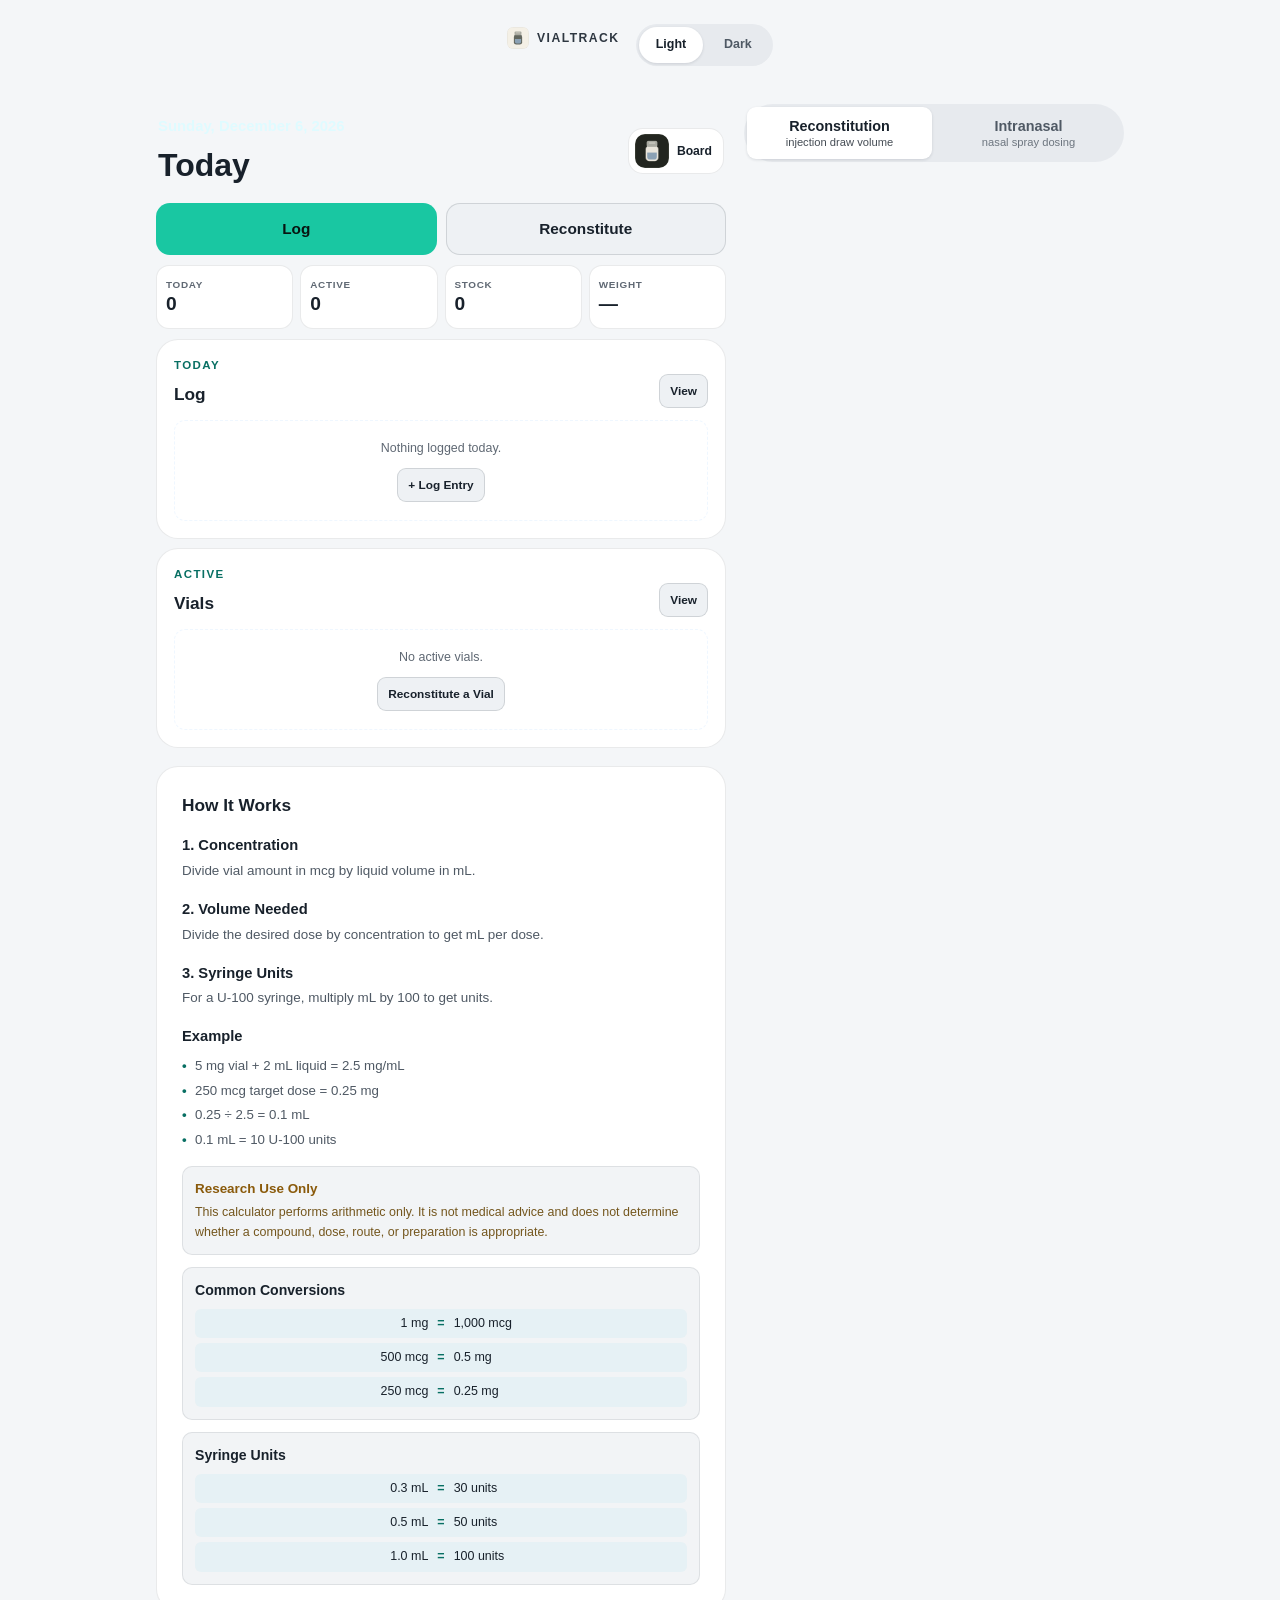
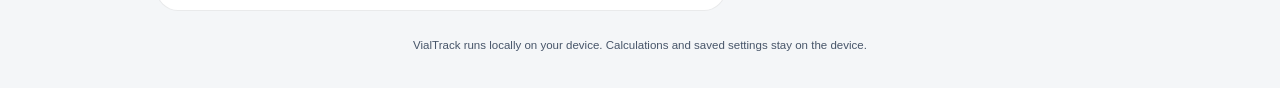
==== index.html @ 6040d83c "Keep VialTrack Back navigation inside the app" ====
<!DOCTYPE html>
<html lang="en">
<head>
<meta charset="UTF-8">
<meta name="viewport" content="width=device-width, initial-scale=1.0, viewport-fit=cover">

<meta id="themeColorMeta" name="theme-color" content="#101113">
<meta name="mobile-web-app-capable" content="yes">
<meta name="apple-mobile-web-app-capable" content="yes">
<meta name="apple-mobile-web-app-status-bar-style" content="black-translucent">
<meta name="apple-mobile-web-app-title" content="VialTrack">
<link rel="manifest" href="./manifest.json">
<link rel="icon" type="image/svg+xml" href="./favicon.svg?v=paper-one-1">
<link rel="apple-touch-icon" href="./icons/paper-one/vial-180.png">

<title>VialTrack</title>
<meta name="vialtrack-version" content="14.3.2">
<meta name="description" content="Offline vial calculations, user-created protocols, inventory, history, and weight tracking.">
<script>
(function(){
  const key = 'vialtrack-theme';
  let saved = null;
  try { saved = localStorage.getItem(key); } catch(e) {}
  const theme = saved === 'light' || saved === 'dark'
    ? saved
    : (window.matchMedia('(prefers-color-scheme: light)').matches ? 'light' : 'dark');
  document.documentElement.dataset.theme = theme;
  document.documentElement.style.colorScheme = theme;
})();
</script>
<style>
*{box-sizing:border-box;margin:0;padding:0}
:root{
  --bg:#0a0f1e;--panel:#0d1f35;--panel2:#0a1929;--border:rgba(255,255,255,.10);
  --cyan:#06b6d4;--text:#f1f5f9;--muted:#94a3b8;--muted2:#64748b;--orange:#ff6b35;
  --warn:#f59e0b;
}
body{
  font-family:-apple-system,BlinkMacSystemFont,"Segoe UI",Roboto,Arial,sans-serif;
  background:var(--bg);color:#fff;min-height:100vh;line-height:1.55;
}
.container{
  max-width:1200px;margin:0 auto;padding:22px;
  display:grid;grid-template-columns:minmax(0,1fr) 380px;gap:36px;align-items:start;
}
.header{grid-column:1/-1;text-align:center;margin:4px 0 2px}
.brand{font-size:1rem;font-weight:600;color:var(--orange);letter-spacing:.4px;margin-bottom:4px}
h1{
  font-size:2.35rem;line-height:1.1;margin-bottom:9px;
  background:linear-gradient(135deg,#e2e8f0,#94a3b8);
  -webkit-background-clip:text;background-clip:text;color:transparent;
}
.subtitle{font-size:.96rem;color:var(--muted)}
.offline-badge{
  display:inline-block;margin-top:10px;padding:5px 9px;border-radius:999px;
  border:1px solid rgba(6,182,212,.35);color:var(--cyan);font-size:.72rem;font-weight:700;
  letter-spacing:.08em;text-transform:uppercase;background:rgba(6,182,212,.07)
}
.tabbar,.subtabs{
  display:flex;background:var(--panel2);border:1px solid var(--border);border-radius:12px;
  padding:4px;gap:4px;margin-bottom:22px
}
.tab,.subtab{
  flex:1;border:0;border-radius:9px;background:transparent;color:#8e8e93;
  padding:11px 12px;font-weight:650;cursor:pointer;transition:.18s;font-size:.9rem;
}
.tab small{display:block;font-weight:400;font-size:.7rem;opacity:.8;margin-top:2px}
.tab.active,.subtab.active{
  background:rgba(6,182,212,.15);color:var(--cyan);border:1px solid rgba(6,182,212,.5);
  box-shadow:0 0 14px rgba(6,182,212,.16)
}
.tab:hover:not(.active),.subtab:hover:not(.active){background:rgba(6,182,212,.07);color:#fff}
.card{
  background:var(--panel);border:1px solid var(--border);border-radius:20px;padding:27px;
}
.sectionhead{display:flex;justify-content:space-between;align-items:center;margin-bottom:20px}
.sectiontitle{font-size:1.1rem;font-weight:750;letter-spacing:.06em}
.reset{
  border:1px solid #1e3a5f;background:transparent;color:#fff;border-radius:8px;
  padding:7px 12px;cursor:pointer;font-size:.82rem
}
.reset:hover{background:rgba(255,255,255,.06)}
.inputs{display:grid;grid-template-columns:repeat(auto-fit,minmax(175px,1fr));gap:12px;margin-bottom:18px}
.inputcard{
  background:var(--panel);border:1px solid var(--border);border-radius:12px;padding:14px 15px;
  transition:.18s
}
.inputcard:focus-within,.inputcard:hover{border-color:var(--cyan);background:#0d2340}
.label{
  display:block;font-size:.67rem;color:#8e8e93;font-weight:750;letter-spacing:.1em;
  text-transform:uppercase;margin-bottom:5px
}
.inrow{display:flex;gap:7px;align-items:baseline}
input[type=number]{
  width:100%;background:transparent;border:0;outline:0;color:var(--text);
  font-size:1.5rem;font-weight:650;min-width:0;font-variant-numeric:tabular-nums
}
input[type=number]::-webkit-inner-spin-button,input[type=number]::-webkit-outer-spin-button{-webkit-appearance:none;margin:0}
.unitlabel{font-size:.8rem;color:#8e8e93;font-weight:700;text-transform:uppercase;white-space:nowrap}
.hint{font-size:.67rem;color:#6e6e73;margin-top:5px}
.unitToggle{display:flex;gap:6px;margin-top:9px}
.unitBtn{
  flex:1;padding:6px 0;border:1px solid #1e3a5f;border-radius:8px;background:transparent;
  color:#64748b;font-size:.78rem;font-weight:750;letter-spacing:.07em;cursor:pointer
}
.unitBtn.active{
  background:rgba(6,182,212,.17);border-color:rgba(6,182,212,.55);color:var(--cyan)
}
.calc{
  width:100%;padding:14px;border-radius:14px;background:rgba(6,182,212,.12);
  border:1px solid rgba(6,182,212,.45);color:var(--cyan);font-size:1rem;font-weight:650;cursor:pointer
}
.calc:hover{background:rgba(6,182,212,.22);border-color:var(--cyan);color:#fff;box-shadow:0 0 22px rgba(6,182,212,.25)}
.syringe-select{margin:4px 0 17px}
.syringe-label{font-size:.67rem;font-weight:750;color:#8e8e93;letter-spacing:.1em;text-transform:uppercase;margin-bottom:9px}
.syringes{display:grid;grid-template-columns:repeat(3,1fr);gap:9px}
.syringe-choice{
  background:var(--panel2);border:1px solid #1e3a5f;border-radius:12px;padding:11px 8px 9px;
  color:#fff;cursor:pointer;text-align:center;transition:.18s
}
.syringe-choice.active{border-color:rgba(6,182,212,.62);background:rgba(6,182,212,.10);box-shadow:0 0 12px rgba(6,182,212,.12)}
.mini-syringe{height:30px;position:relative;margin-bottom:7px}
.mini-syringe:before{content:"";position:absolute;left:8%;right:8%;top:11px;height:8px;background:#d8dde6;border:1px solid #8e9aaa;border-radius:2px}
.mini-syringe:after{content:"";position:absolute;right:1%;top:14px;width:9%;height:2px;background:#7a8494}
.syringe-choice strong{display:block;font-size:.92rem}
.syringe-choice span{font-size:.68rem;color:var(--muted2);text-transform:uppercase;font-weight:650}
.results{
  display:none;background:var(--panel);border:1px solid var(--border);border-radius:18px;
  padding:27px 23px 23px;margin-top:21px
}
.drawbox{
  text-align:center;background:rgba(6,182,212,.07);border:1px solid rgba(6,182,212,.3);
  border-radius:14px;padding:20px;margin-bottom:17px;box-shadow:0 0 24px rgba(6,182,212,.06)
}
.drawlabel{font-size:.7rem;font-weight:750;letter-spacing:.17em;text-transform:uppercase;color:var(--cyan)}
.drawval{font-size:3.55rem;line-height:1.1;color:var(--cyan);font-weight:750;letter-spacing:-.03em;text-shadow:0 0 20px rgba(6,182,212,.33)}
.drawval small{font-size:1.25rem;opacity:.78}
.syringeWrap{margin:10px 0 18px}
.syringeCanvas{width:100%;height:125px;display:block}
.metrics{display:grid;grid-template-columns:repeat(3,1fr);gap:9px;margin:14px 0}
.metric{background:var(--panel2);border:1px solid var(--border);border-radius:13px;padding:15px 10px;text-align:center}
.metric .mlabel{font-size:.66rem;font-weight:750;color:#8e8e93;letter-spacing:.06em;text-transform:uppercase}
.metric .mval{font-size:1.72rem;line-height:1.1;font-weight:750;color:#fff;margin:5px 0 2px}
.metric .munit{font-size:.67rem;color:#6e6e73;font-weight:650}
.summary{text-align:center;color:#8e8e93;font-size:.84rem;margin:12px 0}
.recommend{text-align:center;padding:11px;border-radius:10px;background:rgba(6,182,212,.08);border:1px solid rgba(6,182,212,.25);color:var(--cyan);font-size:.84rem;font-weight:550}
.bigresult{
  display:none;text-align:center;margin-top:19px;padding:20px;border-radius:14px;
  background:rgba(6,182,212,.07);border:1px solid rgba(6,182,212,.25)
}
.bigresult .rlabel{font-size:.68rem;color:var(--cyan);font-weight:750;letter-spacing:.14em;text-transform:uppercase}
.bigresult .rval{font-size:3rem;color:var(--cyan);font-weight:750;line-height:1.1}
.bigresult .runit{font-size:1rem;color:var(--cyan);font-weight:650}
.bigresult .rsub{font-size:.83rem;color:#8e8e93;margin-top:6px}
.sidebar{
  background:var(--panel);border:1px solid var(--border);border-radius:20px;padding:25px;
  position:sticky;top:18px
}
.sidebar h2{font-size:1.08rem;margin-bottom:16px}
.step{margin-bottom:16px}
.step h3{font-size:.92rem;margin-bottom:4px}
.step p{font-size:.84rem;color:var(--muted)}
.example{margin-top:16px}
.example h3{font-size:.92rem;margin-bottom:8px}
.example li{list-style:none;color:var(--muted);font-size:.83rem;margin-bottom:4px;padding-left:13px;position:relative}
.example li:before{content:"•";position:absolute;left:0;color:var(--cyan);font-weight:bold}
.warning{background:rgba(245,158,11,.07);border:1px solid rgba(245,158,11,.2);border-radius:10px;padding:12px;margin-top:16px}
.warning strong{display:block;color:#ffc107;font-size:.84rem;margin-bottom:3px}
.warning p{color:#ffe082;font-size:.78rem}
.reference{margin-top:12px;background:rgba(6,182,212,.04);border:1px solid #1e3a5f;border-radius:10px;padding:12px}
.reference h4{font-size:.88rem;margin-bottom:7px}
.refrow{display:grid;grid-template-columns:1fr auto 1fr;gap:9px;padding:5px 8px;background:rgba(6,182,212,.05);border-radius:6px;font-size:.78rem;margin-top:5px}
.refrow span:first-child{text-align:right;color:#fff}.refrow span:nth-child(2){color:var(--cyan);font-weight:700}.refrow span:last-child{color:#e0e0e0}
.specs{background:var(--panel);border:1px solid var(--border);border-radius:16px;padding:18px 20px;margin-bottom:14px}
.specs h3{font-size:.96rem;margin-bottom:8px}.specs p{font-size:.8rem;color:var(--muted);margin-bottom:12px}
.specgrid{display:grid;grid-template-columns:repeat(4,1fr);gap:7px}
.spec{background:rgba(6,182,212,.06);border-radius:9px;padding:9px 6px;text-align:center}
.spec small{display:block;font-size:.59rem;text-transform:uppercase;color:var(--muted2);font-weight:700;letter-spacing:.06em}
.spec strong{font-size:.78rem;color:var(--text)}
.verify,.tips,.detail{border-radius:14px;padding:17px 19px;margin-top:14px}
.verify{background:rgba(245,158,11,.05);border:1px solid rgba(245,158,11,.18)}
.tips{background:var(--panel);border:1px solid #1e3a5f}.detail{background:var(--panel2);border:1px solid #1e3a5f}
.verify h3,.tips h3,.detail h3{font-size:.9rem;margin-bottom:8px}
.verify ol{padding-left:20px}.verify li,.tips li,.detail p,.detail li{font-size:.78rem;color:var(--muted);margin-bottom:5px}
.tips ul,.detail ul{padding-left:18px}
.hidden{display:none!important}
.footer{grid-column:1/-1;text-align:center;color:#475569;font-size:.72rem;padding:8px 0 18px}
.fade{animation:fade .25s ease}@keyframes fade{from{opacity:.55;transform:translateY(4px)}to{opacity:1;transform:none}}
@media(max-width:900px){
  .container{grid-template-columns:1fr;gap:18px;padding:15px}
  .sidebar{position:static}
  h1{font-size:1.95rem}
}
@media(max-width:560px){
  .card{padding:18px}.metrics{grid-template-columns:1fr 1fr}.specgrid{grid-template-columns:1fr 1fr}
  .drawval{font-size:2.8rem}.syringeCanvas{height:110px}.tab{font-size:.82rem;padding:9px 6px}
}

.installArea{
  grid-column:1/-1;
  display:flex;
  align-items:center;
  justify-content:center;
  gap:10px;
  margin:-2px 0 2px;
  flex-wrap:wrap;
}
.installButton{
  appearance:none;
  border:1px solid rgba(6,182,212,.55);
  background:rgba(6,182,212,.12);
  color:var(--cyan);
  border-radius:10px;
  padding:9px 14px;
  font-weight:750;
  font-size:.84rem;
  cursor:pointer;
}
.installButton:active{transform:scale(.98)}
.iosInstallHelp{
  width:100%;
  max-width:520px;
  text-align:center;
  color:var(--muted);
  font-size:.8rem;
  padding:8px 12px;
  border-radius:10px;
  background:rgba(255,255,255,.035);
  border:1px solid var(--border);
}
@media(display-mode:standalone){
  .installArea{display:none}
  body{padding-top:env(safe-area-inset-top);padding-bottom:env(safe-area-inset-bottom)}
}
@media(max-width:560px){
  body{overscroll-behavior-y:none}
  .container{
    padding:max(12px,env(safe-area-inset-top)) 12px max(18px,env(safe-area-inset-bottom));
    gap:12px;
  }
  .header{margin-top:0}
  .brand{font-size:.8rem}
  h1{font-size:1.72rem;margin-bottom:5px}
  .subtitle{font-size:.82rem;padding:0 8px}
  .offline-badge{margin-top:7px}
  .tabbar{position:sticky;top:0;z-index:20;margin:0 0 12px;background:#0a1929eF;backdrop-filter:blur(12px)}
  .tab{min-height:52px}
  .card{padding:14px;border-radius:16px}
  .sectionhead{margin-bottom:12px}
  .sectiontitle{font-size:.95rem}
  .inputs{grid-template-columns:1fr;gap:9px;margin-bottom:12px}
  .inputcard{padding:12px 13px}
  input[type=number]{font-size:1.72rem;min-height:38px}
  .unitToggle{margin-top:7px}
  .unitBtn{min-height:36px;font-size:.82rem}
  .syringe-select{margin-bottom:12px}
  .syringes{gap:6px}
  .syringe-choice{padding:9px 4px 8px;min-height:76px}
  .syringe-choice strong{font-size:.82rem}
  .syringe-choice span{font-size:.6rem}
  .mini-syringe{height:23px}
  .calc{
    position:sticky;
    bottom:max(8px,env(safe-area-inset-bottom));
    z-index:15;
    min-height:52px;
    font-size:1.02rem;
    box-shadow:0 12px 35px rgba(0,0,0,.34);
  }
  .results{padding:17px 12px 14px;margin-top:13px;border-radius:15px}
  .drawbox{padding:15px 8px;margin-bottom:10px}
  .drawval{font-size:3.2rem}
  .syringeWrap{margin:4px 0 10px;overflow:hidden}
  .syringeCanvas{height:96px;min-width:560px;transform:scale(.68);transform-origin:left center;width:147%}
  .metrics{grid-template-columns:1fr 1fr;gap:7px}
  .metric{padding:12px 6px}
  .metric .mval{font-size:1.45rem}
  .sidebar{padding:17px;border-radius:16px}
  .sidebar h2{font-size:1rem}
  .step{margin-bottom:12px}
  .step p,.example li{font-size:.79rem}
  .specgrid{grid-template-columns:1fr 1fr}
  .bigresult .rval{font-size:2.55rem}
}


:root{
  --bg:#07111f;
  --bg2:#0b1628;
  --panel:#0d1b2d;
  --panel2:#0c1728;
  --panel3:#101e31;
  --line:rgba(120,185,255,.12);
  --line2:rgba(73,226,255,.18);
  --text:#ecf3fb;
  --muted:#9db1c7;
  --muted2:#6f849b;
  --aqua:#35d7ea;
  --blue:#4f7fff;
  --blue2:#6a77ff;
  --cyan:#35d7ea;
  --teal:#21cfc3;
  --warn:#f7b548;
  --shadow:0 18px 48px rgba(0,0,0,.32);
}
body{
  background:
    radial-gradient(circle at 20% 0%, rgba(53,215,234,.07), transparent 30%),
    radial-gradient(circle at 90% 20%, rgba(79,127,255,.08), transparent 25%),
    linear-gradient(180deg,#07111f 0%, #08111d 100%);
}
.container{
  max-width:1200px;
  gap:26px;
}
.header{
  position:relative;
  padding-top:6px;
}
.brand{
  display:inline-flex;
  align-items:center;
  justify-content:center;
  min-width:104px;
  padding:6px 12px;
  border-radius:999px;
  background:rgba(53,215,234,.08);
  border:1px solid rgba(53,215,234,.18);
  color:#d7f9ff;
  font-size:.88rem;
  letter-spacing:.04em;
}
h1{
  background:linear-gradient(135deg,#f8fbff,#8ec8ff 65%, #7ce9ff);
  -webkit-background-clip:text;
  background-clip:text;
  color:transparent;
  font-size:2.9rem;
}
.subtitle{
  max-width:760px;
  margin:0 auto;
  color:var(--muted);
}
.offline-badge{
  background:linear-gradient(135deg, rgba(53,215,234,.12), rgba(79,127,255,.12));
  color:#abf6ff;
  border-color:rgba(53,215,234,.25);
}
.card,.sidebar,.specs,.verify,.tips,.detail,.results,.roadmapCard,.dashCard{
  background:linear-gradient(180deg, rgba(13,27,45,.96), rgba(10,19,33,.98));
  border:1px solid var(--line);
  box-shadow:var(--shadow);
}
.tabbar,.subtabs{
  background:rgba(8,18,31,.84);
  border:1px solid var(--line);
  backdrop-filter:blur(14px);
}
.tab,.subtab{
  color:var(--muted);
}
.tab.active,.subtab.active{
  background:linear-gradient(135deg, rgba(53,215,234,.16), rgba(79,127,255,.18));
  border-color:rgba(83,208,255,.32);
  color:#eafcff;
  box-shadow:none;
}
.tab:hover:not(.active),.subtab:hover:not(.active){background:rgba(255,255,255,.04)}
.inputcard,.metric,.spec{
  background:linear-gradient(180deg, rgba(10,23,40,.95), rgba(9,18,30,.95));
  border:1px solid var(--line);
}
.inputcard:focus-within,.inputcard:hover{
  border-color:rgba(53,215,234,.38);
  background:linear-gradient(180deg, rgba(12,30,50,.96), rgba(9,20,34,.98));
}
.calc,.heroBtn.primary{
  background:linear-gradient(135deg, rgba(53,215,234,.22), rgba(79,127,255,.22));
  border:1px solid rgba(82,196,255,.34);
  color:#e9fbff;
}
.calc:hover,.heroBtn.primary:hover{
  background:linear-gradient(135deg, rgba(53,215,234,.30), rgba(79,127,255,.30));
  box-shadow:0 0 0 1px rgba(83,223,255,.16), 0 16px 36px rgba(4,12,24,.38);
}
.drawbox,.bigresult,.recommend,.warning,.reference{
  background:linear-gradient(180deg, rgba(8,24,41,.92), rgba(10,20,35,.92));
  border-color:var(--line2);
}
.drawval,.bigresult .rval,.drawlabel,.bigresult .rlabel,.recommend{
  color:#93f4ff;
}
.homeHero{
  display:grid;
  grid-template-columns:1.4fr .9fr;
  gap:18px;
  align-items:center;
  background:linear-gradient(180deg, rgba(10,20,35,.86), rgba(8,17,30,.95));
  border:1px solid var(--line);
  border-radius:24px;
  padding:24px;
  box-shadow:var(--shadow);
}
.heroEyebrow{
  color:#95f7ff;
  font-size:.82rem;
  text-transform:uppercase;
  letter-spacing:.14em;
  font-weight:800;
  margin-bottom:8px;
}
.homeHero h2{
  font-size:2rem;
  line-height:1.08;
  margin:0 0 10px;
}
.homeHero p{
  color:var(--muted);
  font-size:.98rem;
  max-width:620px;
}
.heroActions{
  display:flex;
  gap:10px;
  flex-wrap:wrap;
  margin-top:16px;
}
.heroBtn{
  appearance:none;
  padding:12px 16px;
  border-radius:12px;
  background:rgba(255,255,255,.03);
  border:1px solid var(--line);
  color:var(--text);
  font-weight:700;
  cursor:pointer;
}
.heroBtn:hover{
  background:rgba(255,255,255,.06);
}
.heroIconWrap{
  display:flex;
  justify-content:center;
}
.heroIcon{
  width:min(320px, 72%);
  aspect-ratio:1/1;
  border-radius:28px;
  box-shadow:0 20px 60px rgba(0,0,0,.45);
}
.dashboardGrid{
  display:grid;
  grid-template-columns:repeat(3, minmax(0,1fr));
  gap:14px;
  margin-top:16px;
}
.dashCard{
  border-radius:18px;
  padding:18px 18px 16px;
}
.dashLabel{
  color:#89efff;
  font-size:.72rem;
  font-weight:800;
  letter-spacing:.12em;
  text-transform:uppercase;
  margin-bottom:7px;
}
.dashValue{
  font-size:1.08rem;
  font-weight:760;
  margin-bottom:6px;
}
.dashNote{
  color:var(--muted);
  font-size:.86rem;
}
.roadmapCard{
  margin-top:16px;
  border-radius:20px;
  padding:20px;
}
.roadmapHeader{
  display:flex;
  align-items:center;
  justify-content:space-between;
  gap:12px;
}
.roadmapHeader h3{
  margin:4px 0 0;
  font-size:1.25rem;
}
.roadmapPill{
  padding:8px 12px;
  border-radius:999px;
  background:linear-gradient(135deg, rgba(53,215,234,.13), rgba(79,127,255,.13));
  border:1px solid rgba(83,214,255,.22);
  color:#c7f8ff;
  font-weight:800;
}
.roadmapList{
  margin:16px 0 0;
  padding-left:18px;
  color:var(--muted);
}
.roadmapList li{margin-bottom:8px}
.appView.hidden{display:none!important}
.bottomNav{
  display:none;
}
.sectiontitle,.sidebar h2,.specs h3,.verify h3,.tips h3,.detail h3{
  color:#f6fbff;
}
@media(max-width:900px){
  .homeHero{
    grid-template-columns:1fr;
    text-align:left;
  }
  .heroIcon{width:min(300px,64vw)}
  .dashboardGrid{
    grid-template-columns:1fr;
  }
}
@media(max-width:560px){
  h1{font-size:2.15rem}
  .homeHero{
    padding:18px 16px;
    border-radius:18px;
  }
  .homeHero h2{font-size:1.45rem}
  .heroActions{
    flex-direction:column;
  }
  .heroBtn{
    min-height:48px;
  }
  .dashboardGrid{
    gap:10px;
  }
  .bottomNav{
    display:grid;
    grid-template-columns:repeat(3,1fr);
    gap:8px;
    position:fixed;
    left:12px;
    right:12px;
    bottom:max(10px, env(safe-area-inset-bottom));
    padding:10px;
    border-radius:18px;
    background:rgba(7,17,31,.88);
    border:1px solid var(--line);
    backdrop-filter:blur(16px);
    box-shadow:0 12px 36px rgba(0,0,0,.38);
    z-index:40;
  }
  .navBtn{
    min-height:44px;
    border-radius:12px;
    border:1px solid transparent;
    background:transparent;
    color:var(--muted);
    font-weight:700;
  }
  .navBtn.active{
    background:linear-gradient(135deg, rgba(53,215,234,.16), rgba(79,127,255,.16));
    border-color:rgba(83,214,255,.22);
    color:#eefcff;
  }
  .footer{
    padding-bottom:92px;
  }
}


.saveReconstitution{
  margin-top:18px;
  padding-top:18px;
  border-top:1px solid var(--line);
}
.saveHeader{
  display:flex;
  align-items:center;
  justify-content:space-between;
  gap:12px;
  margin-bottom:12px;
}
.saveHeader h3{
  font-size:1.04rem;
  margin:2px 0 0;
}
.saveGrid{
  display:grid;
  grid-template-columns:1fr 1fr;
  gap:10px;
  margin-bottom:10px;
}
.textInput{
  width:100%;
  border:0;
  outline:0;
  background:transparent;
  color:var(--text);
  font-size:1rem;
  font-weight:600;
  min-height:34px;
}
.textInput::placeholder{color:#5e738a}
.saveBtn{
  width:100%;
  min-height:48px;
  border-radius:12px;
  border:1px solid rgba(83,214,255,.30);
  background:linear-gradient(135deg, rgba(53,215,234,.20), rgba(79,127,255,.22));
  color:#effcff;
  font-weight:800;
  cursor:pointer;
}
.saveBtn:hover{
  background:linear-gradient(135deg, rgba(53,215,234,.28), rgba(79,127,255,.30));
}
.saveConfirmation{
  margin-top:9px;
  padding:10px 12px;
  border-radius:10px;
  background:rgba(33,207,195,.08);
  border:1px solid rgba(33,207,195,.18);
  color:#aef9ef;
  font-size:.82rem;
  text-align:center;
}
.historyHeader{
  display:flex;
  align-items:flex-end;
  justify-content:space-between;
  gap:18px;
  background:linear-gradient(180deg, rgba(10,20,35,.86), rgba(8,17,30,.95));
  border:1px solid var(--line);
  border-radius:22px;
  padding:22px;
  box-shadow:var(--shadow);
}
.historyHeader h2{
  font-size:1.8rem;
  margin:2px 0 6px;
}
.historyHeader p{
  color:var(--muted);
  max-width:680px;
  font-size:.9rem;
}
.historyActions{
  display:flex;
  gap:8px;
  flex-wrap:wrap;
}
.importLabel{
  display:inline-flex;
  align-items:center;
  justify-content:center;
  cursor:pointer;
}
.importLabel input{display:none}
.historyToolbar{
  display:grid;
  grid-template-columns:1fr 180px;
  gap:10px;
  margin:14px 0;
}
.historySearch,.historySelect{
  min-height:46px;
  border-radius:12px;
  border:1px solid var(--line);
  background:rgba(8,18,31,.86);
  color:var(--text);
  padding:0 14px;
  outline:none;
}
.historySearch:focus,.historySelect:focus{
  border-color:rgba(53,215,234,.32);
}
.historyList{
  display:grid;
  gap:11px;
}
.historyCard{
  background:linear-gradient(180deg, rgba(13,27,45,.96), rgba(10,19,33,.98));
  border:1px solid var(--line);
  border-radius:17px;
  padding:16px;
  box-shadow:0 12px 28px rgba(0,0,0,.20);
}
.historyCardTop{
  display:flex;
  align-items:flex-start;
  justify-content:space-between;
  gap:12px;
}
.historyName{
  font-size:1.08rem;
  font-weight:800;
  color:#f2fbff;
  margin-bottom:3px;
}
.historyDate{
  font-size:.75rem;
  color:var(--muted2);
}
.historyDose{
  font-size:1.25rem;
  font-weight:850;
  color:#95f7ff;
  white-space:nowrap;
}
.historyMeta{
  display:grid;
  grid-template-columns:repeat(4,minmax(0,1fr));
  gap:8px;
  margin-top:12px;
}
.historyStat{
  background:rgba(255,255,255,.025);
  border:1px solid rgba(255,255,255,.045);
  border-radius:10px;
  padding:10px;
}
.historyStat span{
  display:block;
  color:var(--muted2);
  font-size:.62rem;
  font-weight:800;
  letter-spacing:.07em;
  text-transform:uppercase;
  margin-bottom:3px;
}
.historyStat strong{
  font-size:.88rem;
  color:var(--text);
}
.historyNotes{
  margin-top:10px;
  color:var(--muted);
  font-size:.82rem;
  padding:9px 10px;
  border-radius:9px;
  background:rgba(255,255,255,.02);
}
.historyCardActions{
  display:flex;
  gap:8px;
  margin-top:12px;
}
.historyActionBtn{
  flex:1;
  min-height:40px;
  border-radius:10px;
  border:1px solid var(--line);
  background:rgba(255,255,255,.025);
  color:var(--text);
  font-weight:750;
  cursor:pointer;
}
.historyActionBtn.primary{
  background:linear-gradient(135deg, rgba(53,215,234,.13), rgba(79,127,255,.16));
  border-color:rgba(83,214,255,.22);
}
.historyActionBtn.danger{
  color:#ffb6b6;
}
.emptyState{
  text-align:center;
  padding:42px 18px;
  border:1px dashed rgba(120,185,255,.16);
  border-radius:18px;
  background:rgba(255,255,255,.015);
}
.emptyIcon{
  width:56px;
  height:56px;
  margin:0 auto 12px;
  border-radius:16px;
  display:grid;
  place-items:center;
  background:linear-gradient(135deg, rgba(53,215,234,.16), rgba(79,127,255,.18));
  border:1px solid rgba(83,214,255,.22);
  color:#c9f9ff;
  font-weight:900;
}
.emptyState h3{margin-bottom:5px}
.emptyState p{
  color:var(--muted);
  font-size:.86rem;
  margin-bottom:14px;
}
.historyShortcut{cursor:pointer}
.historyShortcut:hover{border-color:rgba(53,215,234,.22)}
@media(max-width:760px){
  .historyHeader{
    align-items:flex-start;
    flex-direction:column;
  }
  .historyActions{width:100%}
  .historyActions .heroBtn{flex:1}
  .historyToolbar{
    grid-template-columns:1fr;
  }
  .historyMeta{
    grid-template-columns:1fr 1fr;
  }
}
@media(max-width:560px){
  .saveGrid{grid-template-columns:1fr}
  .historyHeader{padding:17px 15px;border-radius:17px}
  .historyHeader h2{font-size:1.45rem}
  .historyCard{padding:14px}
  .historyMeta{grid-template-columns:1fr 1fr}
  .historyCardActions{flex-direction:column}
  .bottomNav{grid-template-columns:repeat(4,1fr)}
  .navBtn{font-size:.74rem;padding:0 4px}
}


.trackerHeader{
  display:flex;
  align-items:flex-end;
  justify-content:space-between;
  gap:18px;
  background:linear-gradient(180deg, rgba(10,20,35,.86), rgba(8,17,30,.95));
  border:1px solid var(--line);
  border-radius:22px;
  padding:22px;
  box-shadow:var(--shadow);
}
.trackerHeader h2{
  font-size:1.8rem;
  margin:2px 0 6px;
}
.trackerHeader p{
  color:var(--muted);
  max-width:680px;
  font-size:.9rem;
}
.trackerHeaderActions{display:flex;gap:8px;flex-wrap:wrap;justify-content:flex-end}
.trackerComposer{
  margin-top:14px;
  padding:18px;
  border-radius:18px;
  background:linear-gradient(180deg, rgba(13,27,45,.98), rgba(9,19,33,.98));
  border:1px solid rgba(83,214,255,.18);
  box-shadow:var(--shadow);
}
.composerHeader{
  display:flex;
  align-items:center;
  justify-content:space-between;
  gap:12px;
  margin-bottom:14px;
}
.composerHeader h3{
  margin:2px 0 0;
  font-size:1.15rem;
}
.iconTextBtn{
  min-height:38px;
  padding:0 12px;
  border-radius:10px;
  border:1px solid var(--line);
  background:rgba(255,255,255,.025);
  color:var(--muted);
  cursor:pointer;
}
.trackerFormGrid{
  display:grid;
  grid-template-columns:1.35fr .8fr .8fr .8fr;
  gap:10px;
}
.trackerNotesCard{
  grid-column:1/-1;
}
.dateTimeInput{
  min-height:38px;
  font-size:1rem!important;
}
.trackerComposerActions{
  display:flex;
  justify-content:flex-end;
  gap:8px;
  margin-top:12px;
}
.trackerControls{
  display:flex;
  align-items:center;
  justify-content:space-between;
  gap:12px;
  margin:14px 0;
}
.viewToggle{
  display:flex;
  gap:5px;
  padding:4px;
  background:rgba(8,18,31,.84);
  border:1px solid var(--line);
  border-radius:12px;
}
.viewToggleBtn{
  min-height:38px;
  padding:0 14px;
  border-radius:9px;
  border:1px solid transparent;
  background:transparent;
  color:var(--muted);
  font-weight:750;
  cursor:pointer;
}
.viewToggleBtn.active{
  background:linear-gradient(135deg, rgba(53,215,234,.14), rgba(79,127,255,.17));
  border-color:rgba(83,214,255,.18);
  color:#effcff;
}
.dateControls{
  display:flex;
  align-items:center;
  gap:6px;
}
.dateNavBtn,.todayBtn{
  min-height:40px;
  padding:0 12px;
  border-radius:10px;
  border:1px solid var(--line);
  background:rgba(8,18,31,.84);
  color:var(--text);
  cursor:pointer;
}
.dateNavBtn{
  width:40px;
  font-size:1.2rem;
}
.trackerDatePicker{
  min-height:40px;
  border-radius:10px;
  border:1px solid var(--line);
  background:rgba(8,18,31,.84);
  color:var(--text);
  padding:0 10px;
}
.trackerSummary{
  display:grid;
  grid-template-columns:repeat(3,minmax(0,1fr));
  gap:10px;
  margin-bottom:12px;
}
.trackerSummaryCard{
  background:linear-gradient(180deg, rgba(13,27,45,.96), rgba(10,19,33,.98));
  border:1px solid var(--line);
  border-radius:14px;
  padding:14px;
}
.trackerSummaryCard span{
  display:block;
  color:var(--muted2);
  text-transform:uppercase;
  font-size:.64rem;
  font-weight:800;
  letter-spacing:.08em;
  margin-bottom:4px;
}
.trackerSummaryCard strong{
  font-size:1.12rem;
  color:#effcff;
}
.dayLog{
  display:grid;
  gap:10px;
}
.dayHeader{
  display:flex;
  justify-content:space-between;
  align-items:center;
  gap:12px;
  margin:4px 0 8px;
}
.dayHeader h3{
  font-size:1.12rem;
}
.dayHeader span{
  color:var(--muted);
  font-size:.8rem;
}
.logCard{
  background:linear-gradient(180deg, rgba(13,27,45,.96), rgba(10,19,33,.98));
  border:1px solid var(--line);
  border-radius:15px;
  padding:14px;
}
.logCardTop{
  display:flex;
  justify-content:space-between;
  gap:12px;
  align-items:flex-start;
}
.logPeptide{
  font-size:1.02rem;
  font-weight:800;
  color:#f4fbff;
}
.logTime{
  margin-top:2px;
  color:var(--muted2);
  font-size:.74rem;
}
.logAmount{
  color:#94f7ff;
  font-weight:850;
  font-size:1.08rem;
  white-space:nowrap;
}
.logNotes{
  margin-top:9px;
  padding:8px 9px;
  border-radius:8px;
  background:rgba(255,255,255,.02);
  color:var(--muted);
  font-size:.8rem;
}
.logActions{
  display:flex;
  gap:7px;
  margin-top:10px;
}
.logActionBtn{
  min-height:35px;
  padding:0 12px;
  border-radius:9px;
  border:1px solid var(--line);
  background:rgba(255,255,255,.02);
  color:var(--text);
  font-size:.78rem;
  font-weight:750;
  cursor:pointer;
}
.logActionBtn.danger{
  color:#ffb9b9;
}
.weekGrid{
  display:grid;
  grid-template-columns:repeat(7,minmax(0,1fr));
  gap:8px;
}
.weekDay{
  min-width:0;
  background:linear-gradient(180deg, rgba(13,27,45,.94), rgba(10,19,33,.98));
  border:1px solid var(--line);
  border-radius:13px;
  padding:10px;
}
.weekDay.today{
  border-color:rgba(53,215,234,.35);
  box-shadow:inset 0 0 0 1px rgba(53,215,234,.06);
}
.weekDayHeader{
  margin-bottom:8px;
}
.weekDow{
  color:#91f2ff;
  font-size:.65rem;
  font-weight:850;
  letter-spacing:.08em;
  text-transform:uppercase;
}
.weekDate{
  color:var(--text);
  font-size:1.08rem;
  font-weight:800;
}
.weekEntry{
  padding:8px;
  border-radius:9px;
  background:rgba(255,255,255,.025);
  border:1px solid rgba(255,255,255,.035);
  margin-top:6px;
  cursor:pointer;
}
.weekEntryName{
  white-space:nowrap;
  overflow:hidden;
  text-overflow:ellipsis;
  font-size:.72rem;
  font-weight:750;
}
.weekEntryAmount{
  color:#a3f5ff;
  font-size:.68rem;
  margin-top:2px;
}
.weekEmpty{
  color:#52677e;
  font-size:.7rem;
  padding:7px 0;
}
.allLogGroup{
  margin-bottom:18px;
}
.trackerEmpty{
  text-align:center;
  padding:36px 18px;
  border:1px dashed rgba(120,185,255,.16);
  border-radius:18px;
  background:rgba(255,255,255,.015);
}
.trackerEmpty h3{margin-bottom:5px}
.trackerEmpty p{color:var(--muted);font-size:.84rem;margin-bottom:12px}
.trackerShortcut{cursor:pointer}
.trackerShortcut:hover{border-color:rgba(53,215,234,.22)}
.protocolSection{margin-top:14px;padding:16px;border-radius:18px;background:linear-gradient(180deg,rgba(13,27,45,.96),rgba(9,19,33,.98));border:1px solid var(--line)}
.protocolSectionHeader{display:flex;align-items:flex-end;justify-content:space-between;gap:12px;margin-bottom:12px}.protocolSectionHeader h3{font-size:1.12rem;margin:2px 0 0}.protocolSectionHeader p{color:var(--muted);font-size:.76rem;margin-top:3px}
.protocolTodayGrid,.protocolList{display:grid;gap:9px}.protocolCard{padding:14px;border-radius:14px;background:rgba(255,255,255,.025);border:1px solid rgba(255,255,255,.055)}.protocolCard.completed{border-color:rgba(25,199,162,.28);background:rgba(25,199,162,.055)}.protocolCard.skipped{opacity:.72}.protocolCard.paused{opacity:.68}
.protocolCardTop{display:flex;justify-content:space-between;align-items:flex-start;gap:12px}.protocolName{font-size:1rem;font-weight:820;color:var(--text)}.protocolMeta{color:var(--muted);font-size:.74rem;margin-top:3px;line-height:1.45}.protocolDose{color:#94f7ff;font-size:1.02rem;font-weight:850;white-space:nowrap}
.protocolStatus{display:inline-flex;align-items:center;min-height:24px;margin-top:8px;padding:0 8px;border-radius:999px;border:1px solid var(--line);color:var(--muted2);font-size:.65rem;font-weight:800;letter-spacing:.05em;text-transform:uppercase}.protocolStatus.completed{color:#8ff0d8}.protocolStatus.skipped{color:#d7c28b}
.protocolActions{display:flex;gap:7px;flex-wrap:wrap;margin-top:11px}.protocolActionBtn{min-height:36px;padding:0 12px;border-radius:9px;border:1px solid var(--line);background:rgba(255,255,255,.025);color:var(--text);font-size:.76rem;font-weight:760;cursor:pointer}.protocolActionBtn.primary{background:#19c7a2;border-color:#19c7a2;color:#071713}.protocolActionBtn.warn{color:#e4cd98}
.protocolEmpty{padding:18px;border:1px dashed var(--line);border-radius:13px;color:var(--muted);font-size:.82rem;text-align:center}.protocolFormGrid{display:grid;grid-template-columns:1.2fr .8fr .8fr .9fr;gap:10px}.protocolWide{grid-column:1/-1}.protocolWeekdays{display:flex;gap:6px;flex-wrap:wrap;margin-top:8px}.protocolWeekdays label{display:flex;align-items:center;gap:5px;min-height:34px;padding:0 9px;border:1px solid var(--line);border-radius:9px;color:var(--muted);font-size:.72rem}.protocolWeekdays input,.protocolCycleToggle input{width:auto;min-height:0;margin:0}.protocolInlineFields{display:grid;grid-template-columns:1fr 1fr;gap:8px;margin-top:8px}.protocolCycleToggle{display:flex;align-items:center;gap:8px;color:var(--text);font-size:.78rem;font-weight:750}
@media(max-width:900px){
  .trackerFormGrid{grid-template-columns:1fr 1fr}
  .protocolFormGrid{grid-template-columns:1fr 1fr}
  .trackerNotesCard{grid-column:1/-1}
  .weekGrid{
    grid-template-columns:1fr;
  }
  .weekDay{
    display:grid;
    grid-template-columns:72px 1fr;
    gap:8px;
  }
  .weekDayHeader{margin:0}
}
@media(max-width:640px){
  .trackerHeader{
    flex-direction:column;
    align-items:flex-start;
    padding:17px 15px;
    border-radius:17px;
  }
  .trackerHeader .heroBtn{
    width:100%;
  }
  .trackerHeaderActions{width:100%;display:grid;grid-template-columns:1fr 1fr}
  .trackerHeader h2{font-size:1.45rem}
  .trackerComposer{padding:14px}
  .trackerFormGrid{grid-template-columns:1fr}
  .protocolFormGrid{grid-template-columns:1fr}.protocolWide{grid-column:auto}
  .trackerNotesCard{grid-column:auto}
  .trackerControls{
    flex-direction:column;
    align-items:stretch;
  }
  .viewToggle{width:100%}
  .viewToggleBtn{flex:1}
  .dateControls{
    width:100%;
  }
  .trackerDatePicker{flex:1;min-width:0}
  .trackerSummary{grid-template-columns:1fr}
  .protocolCardTop{align-items:flex-start}
  .bottomNav{grid-template-columns:repeat(5,1fr)}
  .navBtn{font-size:.67rem;padding:0 2px}
}


.saveButtonGrid{
  display:grid;
  grid-template-columns:1fr 1fr;
  gap:9px;
}
.secondarySave{
  background:rgba(255,255,255,.025);
  border-color:var(--line);
  color:var(--text);
}
.secondarySave:hover{
  background:rgba(255,255,255,.055);
}
.inventoryHeader{
  display:flex;
  align-items:flex-end;
  justify-content:space-between;
  gap:18px;
  background:linear-gradient(180deg, rgba(10,20,35,.86), rgba(8,17,30,.95));
  border:1px solid var(--line);
  border-radius:22px;
  padding:22px;
  box-shadow:var(--shadow);
}
.inventoryHeader h2{
  font-size:1.8rem;
  margin:2px 0 6px;
}
.inventoryHeader p{
  color:var(--muted);
  max-width:760px;
  font-size:.9rem;
}
.inventoryControls{
  display:flex;
  align-items:center;
  justify-content:space-between;
  gap:12px;
  margin:14px 0;
}
.inventoryLegend{
  color:var(--muted2);
  font-size:.76rem;
}
.inventoryList{
  display:grid;
  grid-template-columns:repeat(2,minmax(0,1fr));
  gap:12px;
}
.vialCard{
  background:linear-gradient(180deg, rgba(13,27,45,.98), rgba(9,19,33,.98));
  border:1px solid var(--line);
  border-radius:18px;
  padding:17px;
  box-shadow:0 13px 30px rgba(0,0,0,.22);
}
.vialCard.archived{
  opacity:.68;
}
.vialCardTop{
  display:flex;
  align-items:flex-start;
  justify-content:space-between;
  gap:12px;
}
.vialName{
  font-size:1.08rem;
  font-weight:850;
  color:#f4fbff;
}
.vialSub{
  color:var(--muted2);
  font-size:.74rem;
  margin-top:3px;
}
.vialStatus{
  padding:6px 9px;
  border-radius:999px;
  font-size:.66rem;
  font-weight:850;
  letter-spacing:.06em;
  text-transform:uppercase;
  background:rgba(33,207,195,.09);
  border:1px solid rgba(33,207,195,.16);
  color:#aef9ef;
}
.vialStatus.archived{
  background:rgba(255,255,255,.035);
  border-color:var(--line);
  color:var(--muted);
}
.vialRemainingBlock{
  margin-top:15px;
  padding:14px;
  border-radius:13px;
  background:linear-gradient(135deg, rgba(53,215,234,.08), rgba(79,127,255,.08));
  border:1px solid rgba(83,214,255,.12);
}
.vialRemainingLabel{
  color:var(--muted2);
  font-size:.64rem;
  font-weight:850;
  letter-spacing:.09em;
  text-transform:uppercase;
}
.vialRemainingValue{
  margin-top:2px;
  font-size:1.75rem;
  font-weight:900;
  color:#a2f7ff;
}
.vialProgress{
  height:8px;
  margin-top:10px;
  overflow:hidden;
  border-radius:999px;
  background:rgba(255,255,255,.055);
}
.vialProgressFill{
  height:100%;
  border-radius:999px;
  background:linear-gradient(90deg,#2ed5d3,#4f7fff);
}
.vialProgressMeta{
  display:flex;
  justify-content:space-between;
  gap:8px;
  margin-top:6px;
  color:var(--muted2);
  font-size:.68rem;
}
.vialStats{
  display:grid;
  grid-template-columns:repeat(2,minmax(0,1fr));
  gap:8px;
  margin-top:10px;
}
.vialStat{
  padding:9px;
  border-radius:10px;
  background:rgba(255,255,255,.022);
  border:1px solid rgba(255,255,255,.035);
}
.vialStat span{
  display:block;
  color:var(--muted2);
  font-size:.6rem;
  text-transform:uppercase;
  letter-spacing:.07em;
  font-weight:800;
  margin-bottom:3px;
}
.vialStat strong{
  color:var(--text);
  font-size:.84rem;
}
.vialNotes{
  margin-top:9px;
  color:var(--muted);
  font-size:.78rem;
}
.vialActions{
  display:flex;
  gap:8px;
  margin-top:12px;
}
.vialActionBtn{
  flex:1;
  min-height:39px;
  border-radius:10px;
  border:1px solid var(--line);
  background:rgba(255,255,255,.025);
  color:var(--text);
  font-weight:750;
  cursor:pointer;
}
.vialActionBtn.primary{
  background:linear-gradient(135deg, rgba(53,215,234,.12), rgba(79,127,255,.15));
  border-color:rgba(83,214,255,.18);
}
.vialActionBtn.warn{
  color:#f5d89a;
}
.inventoryShortcut{cursor:pointer}
.inventoryShortcut:hover{border-color:rgba(53,215,234,.22)}
.trackerVialSelect{
  min-height:38px;
  font-size:.92rem;
}
.vialRemainingHint{
  color:var(--muted2);
  font-size:.68rem;
  margin-top:5px;
}
.linkedVialBadge{
  display:inline-flex;
  align-items:center;
  gap:5px;
  margin-top:7px;
  padding:5px 7px;
  border-radius:8px;
  background:rgba(53,215,234,.06);
  border:1px solid rgba(53,215,234,.11);
  color:#9eeef8;
  font-size:.68rem;
  font-weight:700;
}
.historyActionBtn.activate{
  color:#9ef7ee;
}
@media(max-width:900px){
  .inventoryList{grid-template-columns:1fr}
}
@media(max-width:640px){
  .saveButtonGrid{grid-template-columns:1fr}
  .inventoryHeader{
    flex-direction:column;
    align-items:flex-start;
    padding:17px 15px;
    border-radius:17px;
  }
  .inventoryHeader .heroBtn{width:100%}
  .inventoryHeader h2{font-size:1.45rem}
  .inventoryControls{
    align-items:flex-start;
    flex-direction:column;
  }
  .vialRemainingValue{font-size:1.55rem}
}


.todayHero{
  display:grid;
  grid-template-columns:1.35fr .55fr;
  align-items:center;
  gap:18px;
  padding:22px;
  border-radius:24px;
  background:
    radial-gradient(circle at 82% 20%, rgba(53,215,234,.11), transparent 38%),
    linear-gradient(180deg, rgba(12,25,42,.98), rgba(8,17,30,.98));
  border:1px solid var(--line);
  box-shadow:var(--shadow);
}
.todayHeroText h2{
  font-size:2.35rem;
  line-height:1;
  margin:4px 0 8px;
}
.todayHeroText p{
  color:var(--muted);
  max-width:580px;
  font-size:.92rem;
}
.todayDate{
  color:#dffbff;
  font-size:.93rem;
  font-weight:700;
  margin-top:3px;
}
.todayHeroIcon{
  display:flex;
  justify-content:flex-end;
  align-items:center;
}
.todayHeroIcon .heroIcon{
  width:min(155px,100%);
  border-radius:26px;
  box-shadow:0 18px 42px rgba(0,0,0,.38);
}
.quickActions{
  display:grid;
  grid-template-columns:repeat(4,minmax(0,1fr));
  gap:10px;
  margin-top:14px;
}
.quickAction{
  min-height:78px;
  padding:13px 14px;
  text-align:left;
  border-radius:15px;
  border:1px solid var(--line);
  background:linear-gradient(180deg, rgba(13,27,45,.96), rgba(9,19,33,.98));
  color:var(--text);
  cursor:pointer;
}
.quickAction.primary{
  background:linear-gradient(135deg, rgba(53,215,234,.16), rgba(79,127,255,.18));
  border-color:rgba(83,214,255,.22);
}
.quickAction:hover{
  border-color:rgba(83,214,255,.23);
  transform:translateY(-1px);
}
.quickActionTitle{
  display:block;
  font-size:.94rem;
  font-weight:820;
}
.quickActionSub{
  display:block;
  color:var(--muted2);
  font-size:.72rem;
  margin-top:4px;
}
.todayStats{
  display:grid;
  grid-template-columns:repeat(5,minmax(0,1fr));
  gap:10px;
  margin-top:14px;
}
.todayStatCard{
  padding:15px;
  border-radius:15px;
  background:linear-gradient(180deg, rgba(13,27,45,.96), rgba(9,19,33,.98));
  border:1px solid var(--line);
  cursor:pointer;
}
.todayStatCard span{
  display:block;
  color:var(--muted2);
  font-size:.65rem;
  font-weight:850;
  letter-spacing:.08em;
  text-transform:uppercase;
}
.todayStatCard strong{
  display:block;
  color:#eefdff;
  font-size:1.65rem;
  line-height:1.1;
  margin-top:4px;
}
.todayStatCard small{
  display:block;
  color:var(--muted);
  font-size:.7rem;
  margin-top:3px;
}
.homeSection{
  margin-top:14px;
  padding:17px;
  border-radius:18px;
  background:linear-gradient(180deg, rgba(13,27,45,.96), rgba(9,19,33,.98));
  border:1px solid var(--line);
  box-shadow:0 12px 28px rgba(0,0,0,.17);
}
.homeSectionHeader{
  display:flex;
  align-items:flex-end;
  justify-content:space-between;
  gap:12px;
  margin-bottom:12px;
}
.homeSectionHeader h3{
  font-size:1.08rem;
  margin:2px 0 0;
}
.homeTextBtn{
  min-height:34px;
  padding:0 10px;
  border-radius:9px;
  border:1px solid var(--line);
  background:rgba(255,255,255,.02);
  color:#a8edf6;
  font-size:.74rem;
  font-weight:750;
  cursor:pointer;
}
.homeList{
  display:grid;
  gap:8px;
}
.homeEntry{
  display:flex;
  justify-content:space-between;
  align-items:center;
  gap:10px;
  padding:11px 12px;
  border-radius:11px;
  background:rgba(255,255,255,.024);
  border:1px solid rgba(255,255,255,.035);
  cursor:pointer;
}
.homeEntry:hover{background:rgba(255,255,255,.04)}
.homeEntryMain{
  min-width:0;
}
.homeEntryTitle{
  font-weight:780;
  font-size:.88rem;
  white-space:nowrap;
  overflow:hidden;
  text-overflow:ellipsis;
}
.homeEntrySub{
  color:var(--muted2);
  font-size:.7rem;
  margin-top:2px;
}
.homeEntryValue{
  color:#9af4ff;
  font-size:.84rem;
  font-weight:820;
  white-space:nowrap;
}
.homeEmptyMini{
  padding:18px 12px;
  text-align:center;
  color:var(--muted2);
  font-size:.78rem;
  border:1px dashed rgba(120,185,255,.12);
  border-radius:11px;
}
.homeEmptyMini button{
  margin-top:9px;
}
.homeVialGrid{
  display:grid;
  grid-template-columns:repeat(3,minmax(0,1fr));
  gap:8px;
}
.homeVialMini{
  padding:12px;
  border-radius:12px;
  background:rgba(255,255,255,.024);
  border:1px solid rgba(255,255,255,.04);
  cursor:pointer;
}
.homeVialMini:hover{border-color:rgba(83,214,255,.18)}
.homeVialMiniName{
  font-size:.84rem;
  font-weight:800;
  white-space:nowrap;
  overflow:hidden;
  text-overflow:ellipsis;
}
.homeVialMiniRemaining{
  color:#9af4ff;
  font-size:1.12rem;
  font-weight:900;
  margin-top:5px;
}
.homeVialMiniProgress{
  height:6px;
  margin-top:8px;
  border-radius:999px;
  overflow:hidden;
  background:rgba(255,255,255,.05);
}
.homeVialMiniProgress > div{
  height:100%;
  border-radius:999px;
  background:linear-gradient(90deg,#2ed5d3,#4f7fff);
}
.homeVialMiniSub{
  color:var(--muted2);
  font-size:.67rem;
  margin-top:6px;
}
@media(max-width:900px){
  .quickActions{grid-template-columns:1fr 1fr}
  .todayStats{grid-template-columns:1fr 1fr}
  .homeVialGrid{grid-template-columns:1fr}
}
@media(max-width:640px){
  .todayHero{
    grid-template-columns:1fr 88px;
    padding:17px 15px;
    border-radius:18px;
  }
  .todayHeroText h2{font-size:1.8rem}
  .todayHeroText p{font-size:.79rem}
  .todayHeroIcon .heroIcon{
    width:82px;
    border-radius:18px;
  }
  .quickActions{
    grid-template-columns:1fr 1fr;
    gap:8px;
  }
  .quickAction{
    min-height:70px;
    padding:11px;
  }
  .todayStats{
    grid-template-columns:1fr 1fr;
    gap:8px;
  }
  .todayStatCard{padding:12px}
  .todayStatCard strong{font-size:1.42rem}
  .homeSection{padding:14px}
}


.inventoryHeaderActions{display:flex;gap:8px;flex-wrap:wrap;justify-content:flex-end}
.stockFormGrid{display:grid;grid-template-columns:1.4fr .8fr .7fr .9fr;gap:10px}
.stockNotesCard{grid-column:1/-1}
.stockCard{background:linear-gradient(180deg,rgba(13,27,45,.98),rgba(9,19,33,.98));border:1px solid var(--line);border-radius:18px;padding:17px;box-shadow:0 13px 30px rgba(0,0,0,.22)}
.stockCardTop{display:flex;align-items:flex-start;justify-content:space-between;gap:12px}
.stockName{font-size:1.08rem;font-weight:850;color:#f4fbff}
.stockSub{color:var(--muted2);font-size:.74rem;margin-top:3px}
.stockQtyBadge{min-width:66px;text-align:center;padding:8px 10px;border-radius:12px;background:linear-gradient(135deg,rgba(53,215,234,.11),rgba(79,127,255,.12));border:1px solid rgba(83,214,255,.16)}
.stockQtyBadge strong{display:block;color:#a7f8ff;font-size:1.25rem;line-height:1}
.stockQtyBadge span{display:block;color:var(--muted2);font-size:.58rem;font-weight:800;text-transform:uppercase;letter-spacing:.07em;margin-top:3px}
.stockStats{display:grid;grid-template-columns:repeat(3,minmax(0,1fr));gap:8px;margin-top:12px}
.stockStat{padding:9px;border-radius:10px;background:rgba(255,255,255,.022);border:1px solid rgba(255,255,255,.035)}
.stockStat span{display:block;color:var(--muted2);font-size:.6rem;text-transform:uppercase;letter-spacing:.07em;font-weight:800;margin-bottom:3px}
.stockStat strong{color:var(--text);font-size:.84rem;word-break:break-word}
.stockNotes{margin-top:9px;color:var(--muted);font-size:.78rem}
.stockActions{display:flex;gap:8px;margin-top:12px;flex-wrap:wrap}
.stockActionBtn{flex:1;min-width:105px;min-height:39px;border-radius:10px;border:1px solid var(--line);background:rgba(255,255,255,.025);color:var(--text);font-weight:750;cursor:pointer}
.stockActionBtn.primary{background:linear-gradient(135deg,rgba(53,215,234,.12),rgba(79,127,255,.15));border-color:rgba(83,214,255,.18)}
.stockActionBtn.danger{color:#ffb9b9}
.stockActionBtn:disabled{opacity:.4;cursor:not-allowed}
.pendingStockNotice{margin-bottom:12px;padding:11px 12px;border-radius:12px;background:linear-gradient(135deg,rgba(53,215,234,.08),rgba(79,127,255,.08));border:1px solid rgba(83,214,255,.16);color:#c7f8ff;font-size:.82rem}
.pendingStockNotice strong{color:#f1fdff}
.pendingStockNotice button{float:right;border:0;background:transparent;color:var(--muted);cursor:pointer;font-weight:700}
@media(max-width:900px){.stockFormGrid{grid-template-columns:1fr 1fr}.stockNotesCard{grid-column:1/-1}}
@media(max-width:640px){.inventoryHeaderActions{width:100%}.inventoryHeaderActions .heroBtn{flex:1}.stockFormGrid{grid-template-columns:1fr}.stockNotesCard{grid-column:auto}.stockStats{grid-template-columns:1fr 1fr}.stockActions{flex-direction:column}.stockActionBtn{width:100%}}


/* V9 visual reset: phone-first, neutral dark health-app aesthetic */
:root{
  --bg:#101113;
  --bg2:#151619;
  --panel:#1d1f22;
  --panel2:#202226;
  --panel3:#24262a;
  --line:rgba(255,255,255,.055);
  --line2:rgba(255,255,255,.08);
  --text:#f5f5f6;
  --muted:#a0a2a7;
  --muted2:#73767c;
  --aqua:#19c7a2;
  --blue:#19a7dd;
  --blue2:#5e7cff;
  --cyan:#19c7a2;
  --teal:#19c7a2;
  --warn:#d7a447;
  --shadow:none;
}
html,body{
  width:100%;
  max-width:100%;
  overflow-x:hidden;
  background:#101113;
}
body{
  background:#101113!important;
}
.container{
  width:100%;
  max-width:1000px;
  padding:16px;
  gap:18px;
}
.header{
  padding-top:4px;
}
.brand{
  background:transparent;
  border:0;
  padding:0;
  min-width:0;
  color:var(--muted);
  font-size:.76rem;
  text-transform:uppercase;
  letter-spacing:.12em;
}
h1{
  background:none;
  -webkit-background-clip:initial;
  background-clip:initial;
  color:var(--text);
  font-size:2.15rem;
}
.subtitle{color:var(--muted)}
.offline-badge{
  background:#24262a;
  border-color:var(--line2);
  color:#b6b8bd;
}
.card,.sidebar,.specs,.verify,.tips,.detail,.results,.roadmapCard,.dashCard,
.homeSection,.todayStatCard,.trackerSummaryCard,.historyCard,.vialCard,.stockCard,
.weightHeroCard,.weightTrendCard,.weightHistoryCard{
  background:#1d1f22!important;
  border:1px solid var(--line)!important;
  box-shadow:none!important;
}
.tabbar,.subtabs,.viewToggle,.weightRangeTabs{
  background:#303236!important;
  border:0!important;
  padding:3px!important;
  border-radius:999px!important;
}
.tab,.subtab,.viewToggleBtn,.weightRangeBtn{
  color:#d0d1d4!important;
  border:0!important;
  box-shadow:none!important;
}
.tab.active,.subtab.active,.viewToggleBtn.active,.weightRangeBtn.active{
  background:#f1f1f2!important;
  color:#202124!important;
  border:0!important;
  box-shadow:none!important;
}
.inputcard,.metric,.spec,.vialStat,.stockStat{
  background:#202226!important;
  border:1px solid var(--line)!important;
}
.inputcard:focus-within,.inputcard:hover{
  background:#222428!important;
  border-color:rgba(25,199,162,.32)!important;
}
.calc,.heroBtn.primary,.saveBtn,.quickAction.primary{
  background:#19c7a2!important;
  color:#081511!important;
  border:0!important;
  box-shadow:none!important;
}
.calc:hover,.heroBtn.primary:hover,.saveBtn:hover{
  background:#22d7b0!important;
  box-shadow:none!important;
}
.heroBtn,.homeTextBtn,.historyActionBtn,.logActionBtn,.vialActionBtn,.stockActionBtn{
  background:#26282c!important;
  border:1px solid var(--line2)!important;
  color:#efeff1!important;
}
.drawbox,.bigresult,.recommend,.warning,.reference,.vialRemainingBlock{
  background:#202226!important;
  border:1px solid var(--line)!important;
}
.drawval,.bigresult .rval,.drawlabel,.bigresult .rlabel,.recommend,
.vialRemainingValue,.homeVialMiniRemaining,.homeEntryValue{
  color:#19c7a2!important;
}
.bottomNav{
  background:#1d1f22!important;
  border:0!important;
  border-top:1px solid var(--line)!important;
  border-radius:0!important;
  box-shadow:none!important;
}
.navBtn{
  color:#8f9297!important;
}
.navBtn.active{
  background:transparent!important;
  border:0!important;
  color:#19c7a2!important;
}
.todayHero,.trackerHeader,.inventoryHeader,.historyHeader{
  background:#1d1f22!important;
  border:1px solid var(--line)!important;
  box-shadow:none!important;
}
.heroIcon{
  box-shadow:none!important;
}

/* Weight screen */
.weightTopBar{
  display:flex;
  justify-content:space-between;
  align-items:center;
  gap:12px;
  padding:2px 4px 12px;
}
.screenEyebrow{
  color:var(--muted);
  font-size:.7rem;
  font-weight:750;
  text-transform:uppercase;
  letter-spacing:.1em;
}
.weightTopBar h2{
  font-size:1.5rem;
  margin:2px 0 0;
}
.roundAddBtn{
  width:44px;
  height:44px;
  border-radius:50%;
  border:1px solid var(--line2);
  background:#24262a;
  color:#f4f4f5;
  font-size:1.85rem;
  font-weight:300;
  line-height:1;
  cursor:pointer;
}
.weightRangeTabs{
  display:grid!important;
  grid-template-columns:repeat(4,1fr);
  margin:0 0 16px!important;
}
.weightRangeBtn{
  min-height:43px;
  border-radius:999px;
  background:transparent;
  font-size:.92rem;
  font-weight:650;
  cursor:pointer;
}
.weightComposer{
  background:#1d1f22;
  border:1px solid var(--line);
  border-radius:18px;
  padding:16px;
  margin-bottom:14px;
}
.weightFormGrid{
  display:grid;
  grid-template-columns:1.1fr 1fr 1fr 1.2fr;
  gap:9px;
  margin-top:12px;
}
.weightHeroCard{
  border-radius:18px;
  padding:24px 18px 16px;
  text-align:center;
}
.weightCurrentValue{
  display:inline-block;
  font-size:3.2rem;
  font-weight:420;
  line-height:1;
  letter-spacing:-.04em;
}
.weightCurrentUnit{
  display:inline-block;
  font-size:1.2rem;
  color:#dedfe1;
  margin-left:4px;
}
.weightCurrentDate{
  color:var(--muted);
  margin-top:8px;
  font-size:.92rem;
}
.weightChart{
  margin-top:16px;
  width:100%;
  height:220px;
}
.weightChart svg,.weightMiniChart svg{
  width:100%;
  height:100%;
  display:block;
}
.weightTrendCard{
  border-radius:18px;
  padding:18px;
  margin-top:14px;
}
.weightTrendCard h3{
  font-size:1.2rem;
  margin-bottom:16px;
}
.weightTrendGrid{
  display:grid;
  grid-template-columns:1fr 1px 1fr;
  align-items:center;
  gap:14px;
}
.weightTrendDivider{
  width:1px;
  height:64px;
  background:var(--line2);
}
.weightTrendMetric{
  text-align:center;
}
.weightTrendValue{
  color:#19c7a2;
  font-size:1.42rem;
  font-weight:730;
}
.weightTrendValue.up{
  color:#e39a69;
}
.weightTrendLabel{
  color:var(--muted);
  font-size:.78rem;
  margin-top:5px;
}
.weightMiniChart{
  height:105px;
  margin-top:18px;
}
.weightHistoryCard{
  border-radius:18px;
  padding:18px;
  margin-top:14px;
}
.weightHistoryHeader{
  display:flex;
  justify-content:space-between;
  align-items:flex-end;
  gap:10px;
  margin-bottom:8px;
}
.weightHistoryHeader h3{
  font-size:1.18rem;
  margin-top:2px;
}
.historyCount{
  color:var(--muted2);
  font-size:.75rem;
}
.weightHistoryList{
  display:grid;
}
.weightHistoryRow{
  display:grid;
  grid-template-columns:1fr auto;
  align-items:center;
  gap:12px;
  min-height:67px;
  padding:10px 2px;
  border-bottom:1px solid rgba(255,255,255,.035);
}
.weightHistoryRow:last-child{border-bottom:0}
.weightHistoryMain{
  display:flex;
  align-items:center;
  gap:10px;
  min-width:0;
}
.weightHistoryValue{
  font-size:1rem;
  font-weight:780;
  color:#f5f5f6;
  white-space:nowrap;
}
.weightHistoryNote{
  color:#777b81;
  font-size:.72rem;
  white-space:nowrap;
  overflow:hidden;
  text-overflow:ellipsis;
}
.weightHistoryRight{
  display:flex;
  align-items:center;
  gap:8px;
}
.weightHistoryDate{
  color:#92959a;
  font-size:.82rem;
  text-align:right;
  white-space:nowrap;
}
.weightEditBtn{
  width:30px;
  height:30px;
  border:0;
  background:transparent;
  color:#8f9297;
  cursor:pointer;
  font-size:.9rem;
}
.weightEmpty{
  text-align:center;
  color:var(--muted);
  padding:28px 10px;
}

/* Calculator mobile fix: remove the old oversized-svg scale hack */
@media(max-width:640px){
  .container{
    padding:10px 10px 82px!important;
    max-width:100%!important;
    overflow-x:hidden!important;
  }
  main,#mainContent,.appView,.card,.results,.sidebar,.specs{
    min-width:0!important;
    max-width:100%!important;
    width:100%!important;
  }
  .card{
    padding:14px!important;
    border-radius:17px!important;
  }
  .inputs{
    grid-template-columns:1fr!important;
  }
  .syringeWrap{
    width:100%!important;
    overflow:hidden!important;
    margin:8px 0 12px!important;
  }
  .syringeCanvas{
    width:100%!important;
    max-width:100%!important;
    min-width:0!important;
    height:auto!important;
    transform:none!important;
    transform-origin:initial!important;
    display:block!important;
  }
  .calc{
    position:static!important;
    width:100%!important;
    min-height:50px!important;
  }
  .metrics{
    grid-template-columns:1fr 1fr!important;
  }
  .tabbar{
    position:static!important;
    top:auto!important;
    z-index:auto!important;
    backdrop-filter:none!important;
  }
  .drawval{font-size:2.8rem!important}
  .bottomNav{
    display:grid!important;
    grid-template-columns:repeat(6,1fr)!important;
    left:0!important;
    right:0!important;
    bottom:0!important;
    padding:7px 5px max(7px,env(safe-area-inset-bottom))!important;
  }
  .navBtn{
    min-height:43px!important;
    font-size:.61rem!important;
    padding:0 1px!important;
  }
  .weightFormGrid{grid-template-columns:1fr!important}
  .weightHeroCard{padding:22px 12px 14px}
  .weightCurrentValue{font-size:3rem}
  .weightChart{height:190px}
  .weightHistoryRow{min-height:64px}
  .weightHistoryDate{font-size:.76rem}
  .quickActions{grid-template-columns:1fr 1fr!important}
  .todayStats{grid-template-columns:1fr 1fr!important}
}
@media(min-width:641px){
  .bottomNav{grid-template-columns:repeat(6,1fr)!important}
}


.brandWithIcon{
  display:inline-flex;
  align-items:center;
  gap:8px;
}
.brandIcon{
  width:22px;
  height:22px;
  border-radius:6px;
  display:block;
}
.navBtn{
  display:flex!important;
  flex-direction:column!important;
  align-items:center!important;
  justify-content:center!important;
  gap:3px!important;
}
.navIcon{
  display:block;
  font-size:1rem;
  line-height:1;
  opacity:.95;
}
.navLabel{
  display:block;
  font-size:.66rem;
  line-height:1.05;
}
.navBtn.active .navIcon,
.navBtn.active .navLabel{
  color:#19c7a2;
}
.heroIcon{
  border-radius:24px!important;
  border:1px solid rgba(255,255,255,.08)!important;
}
.todayHero,.weightHeroCard,.weightTrendCard,.weightHistoryCard,.inventoryHeader,.trackerHeader,.historyHeader,.homeSection,.card,.sidebar,.results,.stockCard,.vialCard,.historyCard{
  border-radius:22px!important;
}
.quickAction,.todayStatCard,.trackerSummaryCard,.inputcard,.stockStat,.vialStat{
  border-radius:14px!important;
}


/* V11 native-app polish */
html{
  scroll-behavior:auto!important;
  scroll-padding-top:12px;
  scroll-padding-bottom:calc(78px + env(safe-area-inset-bottom));
  overscroll-behavior-y:auto;
}
body{
  overflow-x:hidden!important;
  overflow-y:auto!important;
  overscroll-behavior-y:auto!important;
  -webkit-overflow-scrolling:touch;
  touch-action:pan-y;
}
.container{
  min-height:100dvh;
}
.appView{
  scroll-margin-top:12px;
  scroll-margin-bottom:calc(82px + env(safe-area-inset-bottom));
}
.trackerComposer,.weightComposer,#stockComposer,#manualActiveComposer,
.vialCard,.stockCard,.historyCard{
  scroll-margin-top:14px;
  scroll-margin-bottom:calc(84px + env(safe-area-inset-bottom));
}
.appNavSvg{
  width:22px;
  height:22px;
  display:block;
  fill:none;
  stroke:currentColor;
  stroke-width:1.8;
  stroke-linecap:round;
  stroke-linejoin:round;
}
.navIcon{
  width:24px;
  height:24px;
  display:grid!important;
  place-items:center;
  color:#8f9297;
}
.navBtn.active .navIcon{
  color:#19c7a2!important;
}
.navLabel{
  font-weight:600;
  letter-spacing:.01em;
}
.quickAction{
  position:relative;
}
.quickActionIcon{
  width:24px;
  height:24px;
  display:grid;
  place-items:center;
  color:#a7aaaf;
  margin-bottom:9px;
}
.quickAction.primary .quickActionIcon{
  color:#081511;
}
.quickActionIcon .appNavSvg{
  width:24px;
  height:24px;
}
@media(max-width:640px){
  .header{
    display:flex!important;
    align-items:center!important;
    justify-content:space-between!important;
    min-height:34px;
    margin:0 2px 4px!important;
    padding:0!important;
    text-align:left!important;
  }
  .header h1,
  .header .subtitle,
  .header .offline-badge{
    display:none!important;
  }
  .brandWithIcon{
    font-size:.78rem!important;
    color:#d7d9dc!important;
    text-transform:none!important;
    letter-spacing:.02em!important;
    font-weight:700!important;
  }
  .brandIcon{
    width:25px!important;
    height:25px!important;
    border-radius:7px!important;
  }
  .container{
    padding:8px 10px calc(76px + env(safe-area-inset-bottom))!important;
  }
  .footer{
    padding-bottom:8px!important;
  }
  .bottomNav{
    height:calc(62px + env(safe-area-inset-bottom));
    align-items:start!important;
    padding:7px 3px env(safe-area-inset-bottom)!important;
  }
  .navBtn{
    min-height:50px!important;
    gap:4px!important;
  }
  .navLabel{
    font-size:.60rem!important;
  }
  .navIcon{
    width:23px!important;
    height:23px!important;
  }
  .navIcon .appNavSvg{
    width:21px!important;
    height:21px!important;
  }
  .quickAction{
    min-height:88px!important;
    display:flex;
    flex-direction:column;
    justify-content:center;
  }
  .quickActionTitle{
    font-size:.9rem!important;
  }
  .quickActionSub{
    font-size:.68rem!important;
  }
  main,#mainContent{
    overflow:visible!important;
  }
  .tabbar{
    margin-top:2px!important;
  }
  .sidebar{
    margin-bottom:4px;
  }
}


/* V12 in-app updater */
.appUpdateOverlay{
  position:fixed;
  inset:0;
  z-index:9999;
  display:grid;
  place-items:end center;
  padding:18px 14px calc(18px + env(safe-area-inset-bottom));
  background:rgba(0,0,0,.58);
  backdrop-filter:blur(8px);
}
.appUpdateOverlay.hidden{display:none!important}
.appUpdateCard{
  width:min(100%,430px);
  padding:22px 18px 18px;
  border-radius:24px;
  background:#1d1f22;
  border:1px solid rgba(255,255,255,.08);
  box-shadow:0 22px 70px rgba(0,0,0,.48);
}
.appUpdateIconWrap{
  width:54px;
  height:54px;
  border-radius:15px;
  overflow:hidden;
  margin-bottom:14px;
}
.appUpdateIcon{
  width:100%;
  height:100%;
  display:block;
}
.appUpdateEyebrow{
  color:#19c7a2;
  font-size:.68rem;
  font-weight:800;
  text-transform:uppercase;
  letter-spacing:.1em;
}
.appUpdateCard h3{
  margin:4px 0 8px;
  font-size:1.35rem;
  color:#f5f5f6;
}
.appUpdateCard p{
  margin:0;
  color:#a0a2a7;
  font-size:.88rem;
  line-height:1.45;
}
.appUpdateVersion{
  margin-top:11px;
  color:#777b81;
  font-size:.73rem;
}
.appUpdateActions{
  display:grid;
  grid-template-columns:.8fr 1.2fr;
  gap:8px;
  margin-top:18px;
}
.appUpdateBtn{
  min-height:48px;
  border-radius:13px;
  font-weight:760;
  cursor:pointer;
}
.appUpdateBtn.secondary{
  background:#26282c;
  border:1px solid rgba(255,255,255,.08);
  color:#efeff1;
}
.appUpdateBtn.primary{
  background:#19c7a2;
  border:0;
  color:#081511;
}
.appUpdateBtn:disabled{
  opacity:.6;
  cursor:default;
}
.appUpdateStatus{
  margin-top:11px;
  text-align:center;
  color:#a0a2a7;
  font-size:.78rem;
}
@media(min-width:641px){
  .appUpdateOverlay{
    place-items:center;
  }
}


/* V14 simplified product structure */
.bottomNav{grid-template-columns:repeat(5,1fr)!important}.simpleHomeHead{display:flex;justify-content:space-between;align-items:center;padding:8px 2px 12px}.simpleHomeHead h2{font-size:2rem;margin:3px 0 0}.simpleHomeIcon{width:48px;height:48px;border-radius:14px}.homePrimaryActions{display:grid;grid-template-columns:1fr 1fr;gap:9px;margin-bottom:10px}.homePrimaryBtn{min-height:52px;border:0;border-radius:14px;background:#19c7a2;color:#081511;font-size:.96rem;font-weight:800}.homePrimaryBtn.secondary{background:#26282c;color:#f5f5f6;border:1px solid var(--line2)}.homeCompactStats{display:grid;grid-template-columns:repeat(4,1fr);gap:7px;margin-bottom:10px}.homeCompactStats button{min-height:64px;padding:9px;border-radius:13px;background:#1d1f22;border:1px solid var(--line);color:var(--text);text-align:left}.homeCompactStats span{display:block;font-size:.62rem;text-transform:uppercase;letter-spacing:.07em;color:var(--muted2);font-weight:800}.homeCompactStats strong{display:block;font-size:1.2rem;margin-top:3px}.homeSectionTight{margin-top:9px!important}.simplifiedVialActions{display:grid!important;grid-template-columns:1fr 1fr;gap:7px!important}.subtleAction{opacity:.72}.simpleScreenHeader{padding:5px 2px 12px}.simpleScreenHeader h2{font-size:1.7rem;margin:2px 0}.morePanel{max-width:760px;margin:0 auto}.moreGroup{margin-bottom:14px;border-radius:18px;background:#1d1f22;border:1px solid var(--line);overflow:hidden}.moreGroupTitle{padding:13px 14px 7px;color:var(--muted2);font-size:.66rem;font-weight:800;text-transform:uppercase;letter-spacing:.08em}.moreRow,.moreStaticRow{width:100%;min-height:64px;display:grid;grid-template-columns:34px 1fr 18px;align-items:center;gap:10px;padding:10px 14px;border:0;border-top:1px solid rgba(255,255,255,.035);background:transparent;color:var(--text);text-align:left}.moreStaticRow{grid-template-columns:1fr}.moreRowIcon{width:30px;height:30px;display:grid;place-items:center;color:#19c7a2}.moreRowIcon .appNavSvg{width:21px;height:21px}.eraseIcon{font-size:1.4rem}.moreRow strong,.moreStaticRow strong{display:block;font-size:.9rem}.moreRow small,.moreStaticRow small{display:block;color:var(--muted);font-size:.72rem;margin-top:2px}.moreChevron{color:var(--muted2);font-size:1.3rem}.importMoreRow{cursor:pointer}.importMoreRow input{display:none}.dangerRow .moreRowIcon,.dangerRow strong{color:#dc8b8b}.header .offline-badge,.header .subtitle,.header h1{display:none!important}@media(max-width:640px){.bottomNav{grid-template-columns:repeat(5,1fr)!important}.navLabel{font-size:.63rem!important}.homeCompactStats button{min-height:58px;padding:7px}.homeCompactStats strong{font-size:1.05rem}}

/* V14.1 light and dark appearance */
.themeToggle{
  display:grid;
  grid-template-columns:1fr 1fr;
  gap:3px;
  padding:3px;
  border-radius:999px;
  background:#303236;
}
.themeToggle button{
  min-width:64px;
  min-height:36px;
  padding:0 13px;
  border:0;
  border-radius:999px;
  background:transparent;
  color:#d0d1d4;
  font:inherit;
  font-size:.78rem;
  font-weight:750;
  cursor:pointer;
}
.themeToggle button.active{
  background:#f1f1f2;
  color:#202124;
}
.headerThemeToggle{
  display:inline-grid;
  vertical-align:middle;
  margin-left:12px;
}

html[data-theme="light"]{
  --bg:#f4f6f8;
  --bg2:#eef1f4;
  --panel:#ffffff;
  --panel2:#f2f4f6;
  --panel3:#e8ebee;
  --line:rgba(20,28,38,.09);
  --line2:rgba(20,28,38,.14);
  --text:#18212b;
  --cyan:#086f63;
  --muted:#4f5964;
  --muted2:#5f6873;
  --warn:#9a6714;
}
html[data-theme="light"],
html[data-theme="light"] body{
  background:#f4f6f8!important;
  color:var(--text)!important;
}
html[data-theme="light"] .card,
html[data-theme="light"] .sidebar,
html[data-theme="light"] .specs,
html[data-theme="light"] .verify,
html[data-theme="light"] .tips,
html[data-theme="light"] .detail,
html[data-theme="light"] .results,
html[data-theme="light"] .roadmapCard,
html[data-theme="light"] .dashCard,
html[data-theme="light"] .homeSection,
html[data-theme="light"] .todayStatCard,
html[data-theme="light"] .trackerSummaryCard,
html[data-theme="light"] .historyCard,
html[data-theme="light"] .vialCard,
html[data-theme="light"] .stockCard,
html[data-theme="light"] .weightHeroCard,
html[data-theme="light"] .weightTrendCard,
html[data-theme="light"] .weightHistoryCard,
html[data-theme="light"] .todayHero,
html[data-theme="light"] .trackerHeader,
html[data-theme="light"] .inventoryHeader,
html[data-theme="light"] .historyHeader,
html[data-theme="light"] .weightComposer,
html[data-theme="light"] .moreGroup,
html[data-theme="light"] .protocolSection{
  background:#ffffff!important;
  border-color:var(--line)!important;
}
html[data-theme="light"] .inputcard,
html[data-theme="light"] .metric,
html[data-theme="light"] .spec,
html[data-theme="light"] .vialStat,
html[data-theme="light"] .stockStat,
html[data-theme="light"] .drawbox,
html[data-theme="light"] .bigresult,
html[data-theme="light"] .recommend,
html[data-theme="light"] .warning,
html[data-theme="light"] .reference,
html[data-theme="light"] .vialRemainingBlock,
html[data-theme="light"] .protocolCard{
  background:#f2f4f6!important;
  border-color:var(--line)!important;
}
html[data-theme="light"] .tabbar,
html[data-theme="light"] .subtabs,
html[data-theme="light"] .viewToggle,
html[data-theme="light"] .weightRangeTabs,
html[data-theme="light"] .themeToggle{
  background:#e7eaee!important;
}
html[data-theme="light"] .tab,
html[data-theme="light"] .subtab,
html[data-theme="light"] .viewToggleBtn,
html[data-theme="light"] .weightRangeBtn,
html[data-theme="light"] .themeToggle button{
  color:#4f5964!important;
}
html[data-theme="light"] .tab.active,
html[data-theme="light"] .subtab.active,
html[data-theme="light"] .viewToggleBtn.active,
html[data-theme="light"] .weightRangeBtn.active,
html[data-theme="light"] .themeToggle button.active{
  background:#ffffff!important;
  color:#18212b!important;
  box-shadow:0 1px 3px rgba(20,28,38,.12)!important;
}
html[data-theme="light"] .heroBtn,
html[data-theme="light"] .homeTextBtn,
html[data-theme="light"] .historyActionBtn,
html[data-theme="light"] .logActionBtn,
html[data-theme="light"] .vialActionBtn,
html[data-theme="light"] .stockActionBtn,
html[data-theme="light"] .protocolActionBtn,
html[data-theme="light"] .homePrimaryBtn.secondary,
html[data-theme="light"] .roundAddBtn{
  background:#eef1f4!important;
  border-color:var(--line2)!important;
  color:#18212b!important;
}
html[data-theme="light"] .homeCompactStats button{
  background:#ffffff!important;
  border-color:var(--line)!important;
  color:var(--text)!important;
}
html[data-theme="light"] .bottomNav{
  background:rgba(255,255,255,.96)!important;
  border-top-color:var(--line2)!important;
}
html[data-theme="light"] .navBtn{color:#68717b!important}
html[data-theme="light"] .moreRow,
html[data-theme="light"] .moreStaticRow{
  border-top-color:var(--line)!important;
  color:var(--text)!important;
}
html[data-theme="light"] .brandWithIcon{color:#2e3741!important}
html[data-theme="light"] h1,
html[data-theme="light"] h2,
html[data-theme="light"] h3,
html[data-theme="light"] .metric .mval,
html[data-theme="light"] .weightHistoryValue,
html[data-theme="light"] .stockName,
html[data-theme="light"] .refrow span:first-child,
html[data-theme="light"] .refrow span:last-child{
  color:var(--text)!important;
}
html[data-theme="light"] input,
html[data-theme="light"] select,
html[data-theme="light"] textarea{
  color:var(--text)!important;
}
html[data-theme="light"] .warning strong{color:#8a5a0b!important}
html[data-theme="light"] .warning p{color:#74561d!important}
html[data-theme="light"] .dangerRow .moreRowIcon,
html[data-theme="light"] .dangerRow strong{color:#a64040!important}

/* V14.1.1 light-theme contrast corrections */
html[data-theme="light"] .sectiontitle,
html[data-theme="light"] .sidebar h2,
html[data-theme="light"] .specs h3,
html[data-theme="light"] .verify h3,
html[data-theme="light"] .tips h3,
html[data-theme="light"] .detail h3{
  color:var(--text)!important;
}
html[data-theme="light"] .reset,
html[data-theme="light"] .syringe-choice{
  color:var(--text)!important;
  border-color:var(--line2)!important;
}
html[data-theme="light"] .reset:hover,
html[data-theme="light"] .syringe-choice:hover{
  background:#e8ecef!important;
}
html[data-theme="light"] .syringe-choice.active{
  background:#e5f3f1!important;
  border-color:rgba(8,111,99,.42)!important;
}
html[data-theme="light"] .label,
html[data-theme="light"] .unitlabel,
html[data-theme="light"] .hint,
html[data-theme="light"] .syringe-label,
html[data-theme="light"] .metric .mlabel,
html[data-theme="light"] .metric .munit,
html[data-theme="light"] .summary,
html[data-theme="light"] .bigresult .rsub,
html[data-theme="light"] .weightHistoryNote,
html[data-theme="light"] .weightHistoryDate,
html[data-theme="light"] .appUpdateCard p,
html[data-theme="light"] .appUpdateVersion,
html[data-theme="light"] .appUpdateStatus{
  color:var(--muted)!important;
}
html[data-theme="light"] .dashLabel,
html[data-theme="light"] .offline-badge,
html[data-theme="light"] .installButton,
html[data-theme="light"] .unitBtn.active,
html[data-theme="light"] .drawlabel,
html[data-theme="light"] .drawval,
html[data-theme="light"] .drawval small,
html[data-theme="light"] .bigresult .rlabel,
html[data-theme="light"] .bigresult .rval,
html[data-theme="light"] .bigresult .runit,
html[data-theme="light"] .recommend,
html[data-theme="light"] .vialRemainingValue,
html[data-theme="light"] .homeVialMiniRemaining,
html[data-theme="light"] .homeEntryValue,
html[data-theme="light"] .weightTrendValue,
html[data-theme="light"] .moreRowIcon,
html[data-theme="light"] .navBtn.active,
html[data-theme="light"] .navBtn.active .navIcon,
html[data-theme="light"] .navBtn.active .navLabel,
html[data-theme="light"] .appUpdateEyebrow,
html[data-theme="light"] .linkedVialBadge,
html[data-theme="light"] .historyActionBtn.activate{
  color:var(--cyan)!important;
}
html[data-theme="light"] .protocolDose,html[data-theme="light"] .protocolStatus.completed{color:var(--cyan)!important}html[data-theme="light"] .protocolStatus.skipped,html[data-theme="light"] .protocolActionBtn.warn{color:#74561d!important}html[data-theme="light"] .protocolActionBtn.primary{background:#086f63!important;border-color:#086f63!important;color:#fff!important}html[data-theme="light"] .protocolCard.completed{background:#eaf6f3!important;border-color:rgba(8,111,99,.24)!important}html[data-theme="light"] .protocolCard.skipped{background:#fbf6e8!important;opacity:1}html[data-theme="light"] .protocolCard.paused{opacity:1}
html[data-theme="light"] .unitBtn{
  color:#4f5964!important;
  border-color:var(--line2)!important;
}
html[data-theme="light"] .installButton,
html[data-theme="light"] .offline-badge{
  background:#e5f3f1!important;
  border-color:rgba(8,111,99,.32)!important;
}
html[data-theme="light"] .roadmapPill,
html[data-theme="light"] .pendingStockNotice,
html[data-theme="light"] .saveConfirmation{
  color:#125f56!important;
}
html[data-theme="light"] .historyActionBtn.danger,
html[data-theme="light"] .logActionBtn.danger,
html[data-theme="light"] .stockActionBtn.danger{
  color:#a64040!important;
}
html[data-theme="light"] .vialActionBtn.warn{
  color:#74561d!important;
}
html[data-theme="light"] .weightEditBtn{
  color:#4f5964!important;
}
html[data-theme="light"] .appUpdateCard{
  background:#ffffff!important;
  border-color:var(--line2)!important;
}
html[data-theme="light"] .appUpdateBtn.secondary{
  background:#eef1f4!important;
  border-color:var(--line2)!important;
  color:var(--text)!important;
}
html[data-theme="light"] input::placeholder,
html[data-theme="light"] textarea::placeholder{
  color:var(--muted)!important;
  opacity:1;
}

/* V14.3.2 Track screen light-theme contrast */
html[data-theme="light"] .heroEyebrow,
html[data-theme="light"] .screenEyebrow,
html[data-theme="light"] .weekDow,
html[data-theme="light"] .logAmount,
html[data-theme="light"] .weekEntryAmount{
  color:var(--cyan)!important;
}
html[data-theme="light"] .dateNavBtn,
html[data-theme="light"] .todayBtn,
html[data-theme="light"] .trackerDatePicker{
  background:#ffffff!important;
  border-color:var(--line2)!important;
  color:var(--text)!important;
}
html[data-theme="light"] .dateNavBtn:hover,
html[data-theme="light"] .todayBtn:hover{
  background:#eef1f4!important;
}
html[data-theme="light"] .trackerSummaryCard strong,
html[data-theme="light"] .logPeptide,
html[data-theme="light"] .weekDate,
html[data-theme="light"] .weekEntryName{
  color:var(--text)!important;
}
html[data-theme="light"] .logCard,
html[data-theme="light"] .weekDay{
  background:#ffffff!important;
  border-color:var(--line)!important;
}
html[data-theme="light"] .weekDay.today{
  border-color:rgba(8,111,99,.42)!important;
  box-shadow:inset 0 0 0 1px rgba(8,111,99,.08)!important;
}
html[data-theme="light"] .weekEntry,
html[data-theme="light"] .logNotes{
  background:#f2f4f6!important;
  border-color:var(--line)!important;
}
html[data-theme="light"] .logTime,
html[data-theme="light"] .weekEmpty{
  color:var(--muted)!important;
}
html[data-theme="light"] .linkedVialBadge{
  background:#e5f3f1!important;
  border-color:rgba(8,111,99,.22)!important;
  color:#086f63!important;
}
html[data-theme="light"] .trackerEmpty{
  background:#ffffff!important;
  border-color:var(--line2)!important;
}
html[data-theme="light"] .heroBtn.primary{
  background:#086f63!important;
  border-color:#086f63!important;
  color:#ffffff!important;
}

/* V14.1 status board */
.homeBoardButton{
  display:grid;
  grid-template-columns:34px auto;
  align-items:center;
  gap:8px;
  min-height:46px;
  padding:5px 11px 5px 6px;
  border:1px solid var(--line2);
  border-radius:15px;
  background:#1d1f22;
  color:var(--text);
  font:inherit;
  font-size:.76rem;
  font-weight:800;
  cursor:pointer;
}
.homeBoardButton img{width:34px;height:34px;border-radius:10px;display:block}
.boardPanel{max-width:1180px;margin:0 auto 38px}
.boardHeader{
  display:flex;
  align-items:flex-end;
  justify-content:space-between;
  gap:18px;
  margin:2px 0 14px;
}
.boardHeader h2{font-size:2rem;line-height:1;margin:4px 0 7px}
.boardHeader p{margin:0;color:var(--muted);font-size:.78rem}
.boardHeaderActions{display:flex;gap:7px}
.boardActionButton{
  min-height:42px;
  padding:0 14px;
  border:1px solid var(--line2);
  border-radius:12px;
  background:#26282c;
  color:var(--text);
  font:inherit;
  font-size:.78rem;
  font-weight:760;
  cursor:pointer;
}
.boardActionButton.primary{background:#19c7a2;border-color:#19c7a2;color:#071713}
.boardStatusBanner{
  display:grid;
  grid-template-columns:auto 1fr;
  align-items:center;
  gap:10px;
  min-height:54px;
  margin-bottom:10px;
  padding:10px 14px;
  border:1px solid rgba(25,199,162,.22);
  border-radius:15px;
  background:rgba(25,199,162,.08);
  color:var(--text);
  font-size:.82rem;
  font-weight:700;
}
.boardStatusBanner.attention{border-color:rgba(226,169,71,.34);background:rgba(226,169,71,.1)}
.boardStatusDot{width:9px;height:9px;border-radius:50%;background:#19c7a2;box-shadow:0 0 0 5px rgba(25,199,162,.1)}
.boardStatusBanner.attention .boardStatusDot{background:#e2a947;box-shadow:0 0 0 5px rgba(226,169,71,.1)}
.boardMetricGrid{display:grid;grid-template-columns:repeat(4,1fr);gap:9px;margin-bottom:10px}
.boardMetric{
  min-height:108px;
  padding:15px;
  border:1px solid var(--line);
  border-radius:18px;
  background:#1d1f22;
}
.boardMetricLabel{color:var(--muted2);font-size:.65rem;font-weight:850;text-transform:uppercase;letter-spacing:.08em}
.boardMetricValue{margin-top:9px;font-size:1.75rem;font-weight:850;line-height:1;color:var(--text)}
.boardMetricSub{margin-top:8px;color:var(--muted);font-size:.72rem;line-height:1.3}
.boardGrid{display:grid;grid-template-columns:repeat(12,1fr);gap:10px}
.boardCard{
  min-width:0;
  padding:16px;
  border:1px solid var(--line);
  border-radius:20px;
  background:#1d1f22;
}
.boardCardHeader{display:flex;align-items:flex-start;justify-content:space-between;gap:10px;margin-bottom:13px}
.boardCardHeader h3{margin:2px 0 0;font-size:1.02rem}
.boardCardHeader span{color:var(--muted2);font-size:.68rem}
.boardActivityCard{grid-column:span 7}
.boardVialsCard{grid-column:span 5}
.boardWeightCard{grid-column:span 6}
.boardStockCard{grid-column:span 6}
.boardRecentCard{grid-column:1/-1}
.boardActivityChart{height:190px;display:flex;align-items:stretch;gap:5px;padding-top:8px}
.boardActivityDay{flex:1;min-width:0;display:grid;grid-template-rows:1fr 18px;gap:7px;align-items:end;text-align:center}
.boardActivityBarTrack{height:100%;display:flex;align-items:flex-end;border-radius:8px;background:rgba(255,255,255,.025);overflow:hidden}
.boardActivityBar{width:100%;min-height:3px;border-radius:7px 7px 3px 3px;background:linear-gradient(180deg,#23d4b0,#139f84)}
.boardActivityDay.today .boardActivityBar{background:linear-gradient(180deg,#f4c96b,#dca53e)}
.boardActivityLabel{color:var(--muted2);font-size:.58rem;font-weight:750;white-space:nowrap}
.boardEmpty{padding:22px 8px;color:var(--muted);font-size:.8rem;text-align:center}
.boardVialList,.boardStockList,.boardRecentList{display:grid;gap:8px}
.boardVialRow,.boardStockRow,.boardRecentRow{padding:10px 11px;border:1px solid var(--line);border-radius:13px;background:#232529}
.boardVialTop,.boardStockRow,.boardRecentRow{display:flex;align-items:center;justify-content:space-between;gap:12px}
.boardRowName{min-width:0;font-size:.8rem;font-weight:800;white-space:nowrap;overflow:hidden;text-overflow:ellipsis}
.boardRowMeta{margin-top:3px;color:var(--muted);font-size:.66rem}
.boardRowValue{flex:0 0 auto;text-align:right;font-size:.8rem;font-weight:800}
.boardProgress{height:5px;margin-top:9px;border-radius:99px;background:#303236;overflow:hidden}
.boardProgress div{height:100%;border-radius:inherit;background:#19c7a2}
.boardProgress.low div{background:#e2a947}
.boardWeightSummary{display:flex;align-items:baseline;gap:9px;margin-bottom:8px}
.boardWeightCurrent{font-size:2rem;font-weight:850}
.boardWeightChange{font-size:.75rem;font-weight:800;color:var(--muted)}
.boardWeightChart{height:150px}
.boardWeightChart svg{display:block;width:100%;height:100%;overflow:visible}
.boardWeightLine{fill:none;stroke:#19c7a2;stroke-width:4;stroke-linecap:round;stroke-linejoin:round}
.boardWeightArea{fill:rgba(25,199,162,.08)}
.boardWeightPoint{fill:#1d1f22;stroke:#19c7a2;stroke-width:3}
.boardChartGrid{stroke:rgba(255,255,255,.055);stroke-width:1}
.boardRecentRow{cursor:pointer}
.boardPrivacyNote{margin:12px 2px 0;color:var(--muted2);font-size:.66rem;text-align:right}
body.boardMode{overflow:auto}
body.boardMode .header,body.boardMode .installArea,body.boardMode .bottomNav{display:none!important}
body.boardMode .container{max-width:none;padding:18px 22px 30px}
body.boardMode #boardPanel{max-width:1500px;margin:0 auto}
body.boardMode #boardFullscreenButton{background:#19c7a2;border-color:#19c7a2;color:#071713}
html[data-theme="light"] .homeBoardButton,
html[data-theme="light"] .boardMetric,
html[data-theme="light"] .boardCard{background:#ffffff!important;border-color:var(--line)!important}
html[data-theme="light"] .boardActionButton{background:#eef1f4!important;border-color:var(--line2)!important;color:var(--text)!important}
html[data-theme="light"] .boardActionButton.primary,
html[data-theme="light"] body.boardMode #boardFullscreenButton{background:#19c7a2!important;border-color:#19c7a2!important;color:#071713!important}
html[data-theme="light"] .boardVialRow,
html[data-theme="light"] .boardStockRow,
html[data-theme="light"] .boardRecentRow{background:#f5f7f8!important;border-color:var(--line)!important}
html[data-theme="light"] .boardActivityBarTrack{background:#eef1f4}
html[data-theme="light"] .boardProgress{background:#e3e7ea}
html[data-theme="light"] .boardWeightPoint{fill:#ffffff}
html[data-theme="light"] .boardChartGrid{stroke:rgba(20,28,38,.09)}

@media(max-width:760px){
  .boardHeader{align-items:flex-start;flex-direction:column}
  .boardHeaderActions{width:100%}.boardActionButton{flex:1}
  .boardMetricGrid{grid-template-columns:1fr 1fr}
  .boardActivityCard,.boardVialsCard,.boardWeightCard,.boardStockCard,.boardRecentCard{grid-column:1/-1}
  .boardActivityChart{height:150px;gap:3px}
  .boardActivityLabel{font-size:.52rem}
  body.boardMode .container{padding:12px 10px 24px}
}

@media(max-width:500px){
  .themeToggle button{min-width:58px;padding:0 10px}
  .homeBoardButton{grid-template-columns:30px auto;padding-right:9px}
  .homeBoardButton img{width:30px;height:30px}
  .boardMetric{min-height:96px;padding:13px}
  .boardMetricValue{font-size:1.45rem}
}

</style>
<style>.paper-product-icon{display:inline-block;flex:none;vertical-align:middle;background:center/contain no-repeat var(--paper-light)}
@media(prefers-color-scheme:dark){.paper-product-icon{background-image:var(--paper-dark)}}
[data-theme="light"] .paper-product-icon{background-image:var(--paper-light)}
[data-theme="dark"] .paper-product-icon{background-image:var(--paper-dark)}
.paper-product-heading{display:flex;align-items:center;gap:10px}
.paper-vial-icon{--paper-light:url("./icons/paper-one/vial-light.svg");--paper-dark:url("./icons/paper-one/vial-dark.svg")}
/* Keep native select popups readable in dark mode, including Linux Chrome. */
select,
option,
optgroup {
  color-scheme: inherit;
}

option,
optgroup {
  background-color: Canvas;
  color: CanvasText;
}

html[data-theme="dark"] select,
html[data-theme="dark"] option,
html[data-theme="dark"] optgroup {
  color-scheme: dark;
}

html[data-theme="dark"] option,
html[data-theme="dark"] optgroup {
  background-color: #171a17;
  color: #f7f2e8;
}

@media (prefers-color-scheme: dark) {
  html:not([data-theme="light"]) select,
  html:not([data-theme="light"]) option,
  html:not([data-theme="light"]) optgroup {
    color-scheme: dark;
  }

  html:not([data-theme="light"]) option,
  html:not([data-theme="light"]) optgroup {
    background-color: #171a17;
    color: #f7f2e8;
  }
}

.vialBackButton{
  position:absolute;left:12px;top:12px;width:42px;height:42px;border:0;border-radius:999px;
  background:transparent;color:inherit;font-size:2rem;line-height:1;cursor:pointer
}
.header{position:relative;touch-action:pan-y}
@media(max-width:600px){.vialBackButton{left:4px;top:8px}}

html[data-theme="light"] select,
html[data-theme="light"] option,
html[data-theme="light"] optgroup {
  color-scheme: light;
}

</style>
</head>
<body>
<div class="container">
  <header class="header" id="vialTopBar">
    <button id="vialBackButton" class="vialBackButton hidden" type="button" aria-label="Back" onclick="window.history.back()">‹</button>
    <div class="brand brandWithIcon"><span aria-hidden="true" class="brandIcon paper-product-icon paper-vial-icon"></span> <span>VialTrack</span></div>
    <span class="themeToggle headerThemeToggle" role="group" aria-label="Color mode">
      <button id="themeLightButton" type="button" onclick="setTheme('light')" aria-pressed="false">Light</button>
      <button id="themeDarkButton" type="button" onclick="setTheme('dark')" aria-pressed="false">Dark</button>
    </span>
    <h1>VialTrack</h1>
    <div class="subtitle">A cleaner offline app for vial math, reconstitution, and dose planning.</div>
    <div class="offline-badge">Installable Offline App</div>
  </header>

  <div id="installArea" class="installArea">
    <button id="installButton" class="installButton hidden" type="button">Install VialTrack</button>
    <button id="iosInstallButton" class="installButton hidden" type="button">Install on iPhone</button>
    <div id="iosInstallHelp" class="iosInstallHelp hidden">
      In Safari, tap Share, then choose <strong>Add to Home Screen</strong>.
    </div>
  </div>


  
  
  <section id="homePanel" class="homePanel appView">
    <div class="simpleHomeHead"><div><div id="homeTodayDate" class="todayDate"></div><h2>Today</h2></div><button class="homeBoardButton" type="button" onclick="showView('board')" aria-label="Open VialTrack status board"><img src="./icons/paper-one/vial-192.png" alt=""><span>Board</span></button></div>
    <div class="homePrimaryActions"><button class="homePrimaryBtn" type="button" onclick="homeQuickLog()">Log</button><button class="homePrimaryBtn secondary" type="button" onclick="showView('calculator')">Reconstitute</button></div>
    <div class="homeCompactStats">
      <button onclick="showView('tracker')"><span>Today</span><strong id="homeTodayEntryCount">0</strong></button>
      <button onclick="showView('inventory')"><span>Active</span><strong id="homeActiveVialCount">0</strong></button>
      <button onclick="showView('inventory')"><span>Stock</span><strong id="homeStockVialCount">0</strong></button>
      <button onclick="showView('weight')"><span>Weight</span><strong id="homeWeightValue">—</strong></button>
      <span id="homeWeekEntryCount" class="hidden">0</span><span id="homeHistoryCount" class="hidden">0</span>
    </div>
    <div class="homeSection homeSectionTight"><div class="homeSectionHeader"><div><div class="dashLabel">Today</div><h3>Log</h3></div><button class="homeTextBtn" onclick="openTrackerToday()">View</button></div><div id="homeTodayEntries" class="homeList"></div></div>
    <div class="homeSection homeSectionTight"><div class="homeSectionHeader"><div><div class="dashLabel">Active</div><h3>Vials</h3></div><button class="homeTextBtn" onclick="showView('inventory')">View</button></div><div id="homeVialCards" class="homeVialGrid"></div></div>
    <div id="homeRecentHistory" class="hidden"></div>
  </section>


  <section id="boardPanel" class="boardPanel appView hidden">
    <div class="boardHeader">
      <div>
        <div class="screenEyebrow">VialTrack Board</div>
        <h2>Status</h2>
        <p id="boardUpdatedAt">Calculated from this device</p>
      </div>
      <div class="boardHeaderActions">
        <button class="boardActionButton" type="button" onclick="renderBoard()">Refresh</button>
        <button id="boardFullscreenButton" class="boardActionButton primary" type="button" onclick="toggleBoardMode()">Full screen</button>
      </div>
    </div>

    <div id="boardStatusBanner" class="boardStatusBanner"><span class="boardStatusDot"></span><span>Loading status…</span></div>

    <div class="boardMetricGrid">
      <article class="boardMetric"><div class="boardMetricLabel">Active vials</div><div id="boardActiveValue" class="boardMetricValue">0</div><div id="boardActiveSub" class="boardMetricSub">No active vials</div></article>
      <article class="boardMetric"><div class="boardMetricLabel">Unopened stock</div><div id="boardStockValue" class="boardMetricValue">0</div><div id="boardStockSub" class="boardMetricSub">No stock recorded</div></article>
      <article class="boardMetric"><div class="boardMetricLabel">This week</div><div id="boardWeekValue" class="boardMetricValue">0</div><div id="boardWeekSub" class="boardMetricSub">Tracker entries</div></article>
      <article class="boardMetric"><div class="boardMetricLabel">Latest weight</div><div id="boardWeightValue" class="boardMetricValue">—</div><div id="boardWeightSub" class="boardMetricSub">No weight recorded</div></article>
    </div>

    <div class="boardGrid">
      <section class="boardCard boardActivityCard">
        <div class="boardCardHeader"><div><div class="dashLabel">Last 14 days</div><h3>Activity</h3></div><span id="boardActivityTotal">0 entries</span></div>
        <div id="boardActivityChart" class="boardActivityChart"></div>
      </section>
      <section class="boardCard boardVialsCard">
        <div class="boardCardHeader"><div><div class="dashLabel">Calculated remaining</div><h3>Active vials</h3></div><span id="boardVialCount">0 active</span></div>
        <div id="boardVialList" class="boardVialList"></div>
      </section>
      <section class="boardCard boardWeightCard">
        <div class="boardCardHeader"><div><div class="dashLabel">Recent entries</div><h3>Weight trend</h3></div><span id="boardWeightRange">No entries</span></div>
        <div id="boardWeightSummary" class="boardWeightSummary"></div>
        <div id="boardWeightChart" class="boardWeightChart"></div>
      </section>
      <section class="boardCard boardStockCard">
        <div class="boardCardHeader"><div><div class="dashLabel">On hand</div><h3>Stock</h3></div><span id="boardStockCount">0 vials</span></div>
        <div id="boardStockList" class="boardStockList"></div>
      </section>
      <section class="boardCard boardRecentCard">
        <div class="boardCardHeader"><div><div class="dashLabel">Latest recorded use</div><h3>Recent activity</h3></div><span id="boardRecentCount">0 entries</span></div>
        <div id="boardRecentList" class="boardRecentList"></div>
      </section>
    </div>
    <div class="boardPrivacyNote">Status is calculated locally from records stored on this device.</div>
  </section>




  <section id="trackerPanel" class="trackerPanel appView hidden">
    <div class="trackerHeader">
      <div>
        <div class="heroEyebrow">Peptide Tracker</div>
        <h2>Today and history</h2>
        <p>Plan your own schedule, mark today complete, and keep linked vial inventory current. Records stay on this device unless you export a backup.</p>
      </div>
      <div class="trackerHeaderActions"><button class="heroBtn primary" type="button" onclick="openProtocolComposer()">+ Protocol</button><button class="heroBtn" type="button" onclick="openTrackerComposer()">+ Log Entry</button></div>
    </div>
    <div id="protocolComposer" class="trackerComposer hidden"><div class="composerHeader"><div><div class="dashLabel">Your Schedule</div><h3 id="protocolComposerTitle">Create protocol</h3></div><button class="iconTextBtn" type="button" onclick="closeProtocolComposer()">Close</button></div><input id="protocolEditingId" type="hidden"><div class="protocolFormGrid">
      <div class="inputcard protocolWide"><label class="label">Peptide / Protocol Name</label><input id="protocolPeptideName" class="textInput" type="text" list="trackerPeptideSuggestions" placeholder="Enter your own protocol name"></div>
      <div class="inputcard"><label class="label">Use From Active Vial</label><select id="protocolActiveVialId" class="textInput trackerVialSelect" onchange="protocolVialChanged()"><option value="">Not linked to a vial</option></select><div id="protocolVialRemaining" class="vialRemainingHint">Optional. A linked vial updates when you mark an item complete.</div></div>
      <div class="inputcard"><label class="label">Amount Per Entry</label><div class="inrow"><input id="protocolAmount" type="number" min="0" step="0.01" placeholder="Enter amount"><span id="protocolAmountDisplayUnit" class="unitlabel">MG</span></div><div class="unitToggle"><button class="unitBtn active" data-protocol-unit="mg" type="button" onclick="setProtocolUnit('mg')">MG</button><button class="unitBtn" data-protocol-unit="mcg" type="button" onclick="setProtocolUnit('mcg')">MCG</button></div><input id="protocolAmountUnit" type="hidden" value="mg"></div>
      <div class="inputcard"><label class="label">Time</label><input id="protocolTime" class="textInput dateTimeInput" type="time"></div><div class="inputcard"><label class="label">Start Date</label><input id="protocolStartDate" class="textInput dateTimeInput" type="date"></div><div class="inputcard"><label class="label">Optional End Date</label><input id="protocolEndDate" class="textInput dateTimeInput" type="date"></div>
      <div class="inputcard"><label class="label">Schedule</label><select id="protocolScheduleType" class="textInput" onchange="updateProtocolScheduleFields()"><option value="daily">Every day</option><option value="weekdays">Selected weekdays</option><option value="interval">Every set number of days</option></select><div id="protocolWeekdayFields" class="protocolWeekdays hidden"><label><input type="checkbox" data-protocol-weekday="0">Sun</label><label><input type="checkbox" data-protocol-weekday="1">Mon</label><label><input type="checkbox" data-protocol-weekday="2">Tue</label><label><input type="checkbox" data-protocol-weekday="3">Wed</label><label><input type="checkbox" data-protocol-weekday="4">Thu</label><label><input type="checkbox" data-protocol-weekday="5">Fri</label><label><input type="checkbox" data-protocol-weekday="6">Sat</label></div><div id="protocolIntervalFields" class="protocolInlineFields hidden"><div><label class="label">Repeat Every</label><input id="protocolIntervalDays" type="number" min="1" step="1" value="2"></div><div class="vialRemainingHint">days from the start date</div></div></div>
      <div class="inputcard"><label class="protocolCycleToggle"><input id="protocolCycleEnabled" type="checkbox" onchange="updateProtocolScheduleFields()"> Add repeating on / rest cycle</label><div id="protocolCycleFields" class="protocolInlineFields hidden"><div><label class="label">On Days</label><input id="protocolOnDays" type="number" min="1" value="5"></div><div><label class="label">Rest Days</label><input id="protocolOffDays" type="number" min="1" value="2"></div></div></div>
      <div class="inputcard protocolWide"><label class="label">Notes</label><input id="protocolNotes" class="textInput" type="text" placeholder="Optional personal note"></div></div><div class="trackerComposerActions"><button class="heroBtn" onclick="closeProtocolComposer()">Cancel</button><button id="protocolSaveButton" class="heroBtn primary" onclick="saveProtocol()">Save Protocol</button></div></div>

    <div id="trackerComposer" class="trackerComposer hidden">
      <div class="composerHeader">
        <div>
          <div class="dashLabel">New Log Entry</div>
          <h3 id="trackerComposerTitle">Log peptide</h3>
        </div>
        <button class="iconTextBtn" type="button" onclick="closeTrackerComposer()">Close</button>
      </div>

      <input id="trackerEditingId" type="hidden" value="">

      <div class="trackerFormGrid">
        <div class="inputcard">
          <label class="label">Peptide / Vial</label>
          <input id="trackerPeptideName" class="textInput" type="text" list="trackerPeptideSuggestions" placeholder="Example: Retatrutide">
          <datalist id="trackerPeptideSuggestions"></datalist>
        </div>

        <div class="inputcard">
          <label class="label">Use From Active Vial</label>
          <select id="trackerActiveVialId" class="textInput trackerVialSelect" onchange="trackerVialChanged()">
            <option value="">Not linked to a vial</option>
          </select>
          <div id="trackerVialRemaining" class="vialRemainingHint">Optional. Linking an entry lets Vial calculate remaining quantity.</div>
        </div>

        <div class="inputcard">
          <label class="label">Amount</label>
          <div class="inrow">
            <input id="trackerAmount" type="number" min="0" step="0.01" value="2">
            <span id="trackerAmountDisplayUnit" class="unitlabel">MG</span>
          </div>
          <div class="unitToggle">
            <button class="unitBtn active" data-tracker-unit="mg" type="button" onclick="setTrackerUnit('mg',this)">MG</button>
            <button class="unitBtn" data-tracker-unit="mcg" type="button" onclick="setTrackerUnit('mcg',this)">MCG</button>
          </div>
          <input id="trackerAmountUnit" type="hidden" value="mg">
        </div>

        <div class="inputcard">
          <label class="label">Date</label>
          <input id="trackerDate" class="textInput dateTimeInput" type="date">
        </div>

        <div class="inputcard">
          <label class="label">Time</label>
          <input id="trackerTime" class="textInput dateTimeInput" type="time">
        </div>

        <div class="inputcard trackerNotesCard">
          <label class="label">Notes</label>
          <input id="trackerNotes" class="textInput" type="text" placeholder="Optional note">
        </div>
      </div>

      <div class="trackerComposerActions">
        <button class="heroBtn" type="button" onclick="closeTrackerComposer()">Cancel</button>
        <button id="trackerSaveButton" class="heroBtn primary" type="button" onclick="saveTrackerEntry()">Save Entry</button>
      </div>
    </div>
    <section class="protocolSection"><div class="protocolSectionHeader"><div><div class="dashLabel">Your Schedule</div><h3>Today</h3><p id="protocolTodaySummary">Loading today’s plan…</p></div></div><div id="protocolTodayList" class="protocolTodayGrid"></div></section>
    <section class="protocolSection"><div class="protocolSectionHeader"><div><div class="dashLabel">Manage</div><h3>Protocols</h3><p>Schedules and status controls for plans you created.</p></div></div><div id="protocolList" class="protocolList"></div></section>

    <div class="trackerControls">
      <div class="viewToggle">
        <button id="trackerDayBtn" class="viewToggleBtn active" type="button" onclick="setTrackerView('day')">Day</button>
        <button id="trackerWeekBtn" class="viewToggleBtn" type="button" onclick="setTrackerView('week')">Week</button>
        <button id="trackerAllBtn" class="viewToggleBtn" type="button" onclick="setTrackerView('all')">All</button>
      </div>

      <div id="trackerDateControls" class="dateControls">
        <button class="dateNavBtn" type="button" onclick="shiftTrackerDate(-1)">‹</button>
        <input id="trackerSelectedDate" type="date" class="trackerDatePicker" onchange="renderTracker()">
        <button class="dateNavBtn" type="button" onclick="shiftTrackerDate(1)">›</button>
        <button class="todayBtn" type="button" onclick="trackerGoToday()">Today</button>
      </div>
    </div>

    <div id="trackerSummary" class="trackerSummary"></div>
    <div id="trackerContent"></div>
  </section>


  
  <section id="inventoryPanel" class="inventoryPanel appView hidden">
    <div class="inventoryHeader">
      <div>
        <div class="heroEyebrow">Vials</div>
        <h2>Vials</h2>
        <p>Stock and active vials.</p>
      </div>
      <div class="inventoryHeaderActions simplifiedVialActions"><button class="heroBtn primary" type="button" onclick="showView('calculator')">Reconstitute</button><button class="heroBtn" type="button" onclick="openStockComposer()">Add Stock</button><button class="heroBtn" type="button" onclick="showView('history')">History</button><button class="heroBtn subtleAction" type="button" onclick="openAddActiveVial()">Add Active</button></div>
    </div>

    <div id="stockComposer" class="trackerComposer hidden">
      <div class="composerHeader">
        <div><div class="dashLabel">Stock Inventory</div><h3 id="stockComposerTitle">Add unopened vials</h3></div>
        <button class="iconTextBtn" type="button" onclick="closeStockComposer()">Close</button>
      </div>
      <input id="stockEditingId" type="hidden" value="">
      <div class="stockFormGrid">
        <div class="inputcard">
          <label class="label">Peptide / Vial Name</label>
          <input id="stockPeptideName" class="textInput" type="text" placeholder="Example: Retatrutide">
        </div>
        <div class="inputcard">
          <label class="label">Vial Strength</label>
          <div class="inrow"><input id="stockStrength" type="number" min="0" step="0.1" value="20"><span id="stockStrengthDisplayUnit" class="unitlabel">MG</span></div>
          <div class="unitToggle">
            <button class="unitBtn active" data-stock-unit="mg" type="button" onclick="setStockUnit('mg',this)">MG</button>
            <button class="unitBtn" data-stock-unit="mcg" type="button" onclick="setStockUnit('mcg',this)">MCG</button>
          </div>
          <input id="stockStrengthUnit" type="hidden" value="mg">
        </div>
        <div class="inputcard">
          <label class="label">Quantity</label>
          <div class="inrow"><input id="stockQuantity" type="number" min="0" step="1" value="1"><span class="unitlabel">VIALS</span></div>
        </div>
        <div class="inputcard">
          <label class="label">Date Received</label>
          <input id="stockReceivedDate" class="textInput dateTimeInput" type="date">
        </div>
        <div class="inputcard">
          <label class="label">Source / Vendor</label>
          <input id="stockSource" class="textInput" type="text" placeholder="Optional">
        </div>
        <div class="inputcard">
          <label class="label">Lot / Batch</label>
          <input id="stockLot" class="textInput" type="text" placeholder="Optional">
        </div>
        <div class="inputcard stockNotesCard">
          <label class="label">Notes</label>
          <input id="stockNotes" class="textInput" type="text" placeholder="Optional note">
        </div>
      </div>
      <div class="trackerComposerActions">
        <button class="heroBtn" type="button" onclick="closeStockComposer()">Cancel</button>
        <button id="stockSaveButton" class="heroBtn primary" type="button" onclick="saveStockItem()">Save Stock</button>
      </div>
    </div>

    <div id="manualActiveComposer" class="trackerComposer hidden">
      <div class="composerHeader">
        <div><div class="dashLabel">Active Vial</div><h3>Add an already-reconstituted vial</h3></div>
        <button class="iconTextBtn" type="button" onclick="closeManualActiveVial()">Close</button>
      </div>
      <div class="stockFormGrid">
        <div class="inputcard">
          <label class="label">Peptide / Vial Name</label>
          <input id="manualActiveName" class="textInput" type="text" placeholder="Example: Retatrutide">
        </div>
        <div class="inputcard">
          <label class="label">Vial Strength</label>
          <div class="inrow"><input id="manualActiveStrength" type="number" min="0" step="0.1" value="20"><span id="manualActiveStrengthDisplayUnit" class="unitlabel">MG</span></div>
          <div class="unitToggle">
            <button class="unitBtn active" data-manual-active-unit="mg" type="button" onclick="setManualActiveUnit('mg',this)">MG</button>
            <button class="unitBtn" data-manual-active-unit="mcg" type="button" onclick="setManualActiveUnit('mcg',this)">MCG</button>
          </div>
          <input id="manualActiveStrengthUnit" type="hidden" value="mg">
        </div>
        <div class="inputcard">
          <label class="label">BAC Water</label>
          <div class="inrow"><input id="manualActiveWater" type="number" min="0" step="0.1" value="2"><span class="unitlabel">ML</span></div>
        </div>
        <div class="inputcard">
          <label class="label">Reconstituted Date</label>
          <input id="manualActiveDate" class="textInput dateTimeInput" type="date">
        </div>
        <div class="inputcard stockNotesCard">
          <label class="label">Notes</label>
          <input id="manualActiveNotes" class="textInput" type="text" placeholder="Optional note">
        </div>
      </div>
      <div class="trackerComposerActions">
        <button class="heroBtn" type="button" onclick="closeManualActiveVial()">Cancel</button>
        <button class="heroBtn primary" type="button" onclick="saveManualActiveVial()">Add Active Vial</button>
      </div>
    </div>

    <div class="inventoryControls">
      <div class="viewToggle">
        <button id="inventoryStockBtn" class="viewToggleBtn active" type="button" onclick="setInventoryFilter('stock')">Stock</button>
        <button id="inventoryActiveBtn" class="viewToggleBtn" type="button" onclick="setInventoryFilter('active')">Active</button>
        <button id="inventoryAllBtn" class="viewToggleBtn" type="button" onclick="setInventoryFilter('all')">All</button>
      </div>
      <div class="inventoryLegend">Stock = unopened vials. Active = reconstituted vials.</div>
    </div>

    <div id="inventorySummary" class="trackerSummary"></div>
    <div id="inventoryEmpty" class="emptyState hidden">
      <div class="emptyIcon">V</div>
      <h3>No inventory yet</h3>
      <p>Add unopened stock or an active vial to get started.</p>
      <button class="heroBtn primary" type="button" onclick="openStockComposer()">+ Add Stock</button>
    </div>
    <div id="inventoryList" class="inventoryList"></div>
  </section>



  <section id="weightPanel" class="weightPanel appView hidden">
    <div class="weightTopBar">
      <div>
        <div class="screenEyebrow">Vial</div>
        <h2>Weight</h2>
      </div>
      <button class="roundAddBtn" type="button" onclick="openWeightComposer()">+</button>
    </div>

    <div class="weightRangeTabs">
      <button id="weightRecentBtn" class="weightRangeBtn active" type="button" onclick="setWeightRange('recent')">Recent</button>
      <button id="weightWeekBtn" class="weightRangeBtn" type="button" onclick="setWeightRange('week')">Week</button>
      <button id="weightMonthBtn" class="weightRangeBtn" type="button" onclick="setWeightRange('month')">Month</button>
      <button id="weightYearBtn" class="weightRangeBtn" type="button" onclick="setWeightRange('year')">Year</button>
    </div>

    <div id="weightComposer" class="weightComposer hidden">
      <div class="composerHeader">
        <div>
          <div class="screenEyebrow">Weight Entry</div>
          <h3 id="weightComposerTitle">Add weight</h3>
        </div>
        <button class="iconTextBtn" type="button" onclick="closeWeightComposer()">Close</button>
      </div>
      <input id="weightEditingId" type="hidden" value="">
      <div class="weightFormGrid">
        <div class="inputcard">
          <label class="label">Weight</label>
          <div class="inrow">
            <input id="weightValue" type="number" min="0" step="0.1" value="">
            <span class="unitlabel">LBS</span>
          </div>
        </div>
        <div class="inputcard">
          <label class="label">Date</label>
          <input id="weightDate" class="textInput dateTimeInput" type="date">
        </div>
        <div class="inputcard">
          <label class="label">Time</label>
          <input id="weightTime" class="textInput dateTimeInput" type="time">
        </div>
        <div class="inputcard">
          <label class="label">Notes</label>
          <input id="weightNotes" class="textInput" type="text" placeholder="Optional">
        </div>
      </div>
      <div class="trackerComposerActions">
        <button class="heroBtn" type="button" onclick="closeWeightComposer()">Cancel</button>
        <button id="weightDeleteButton" class="heroBtn hidden" type="button" onclick="deleteWeightEntry(Number(q('weightEditingId').value))">Delete</button>
        <button id="weightSaveButton" class="heroBtn primary" type="button" onclick="saveWeightEntry()">Save Weight</button>
      </div>
    </div>

    <div class="weightHeroCard">
      <div id="weightCurrentValue" class="weightCurrentValue">—</div>
      <div class="weightCurrentUnit">lbs</div>
      <div id="weightCurrentDate" class="weightCurrentDate">No data yet</div>
      <div id="weightChart" class="weightChart"></div>
    </div>

    <div class="weightTrendCard">
      <h3>Weight Trends</h3>
      <div class="weightTrendGrid">
        <div class="weightTrendMetric">
          <div id="weightPreviousTrend" class="weightTrendValue">—</div>
          <div id="weightPreviousLabel" class="weightTrendLabel">Previous entry</div>
        </div>
        <div class="weightTrendDivider"></div>
        <div class="weightTrendMetric">
          <div id="weightRangeTrend" class="weightTrendValue">—</div>
          <div id="weightRangeLabel" class="weightTrendLabel">Selected range</div>
        </div>
      </div>
      <div id="weightMiniChart" class="weightMiniChart"></div>
    </div>

    <div class="weightHistoryCard">
      <div class="weightHistoryHeader">
        <div>
          <div class="screenEyebrow">History Data</div>
          <h3>Entries</h3>
        </div>
        <span id="weightHistoryCount" class="historyCount">0 entries</span>
      </div>
      <div id="weightHistoryList" class="weightHistoryList"></div>
    </div>
  </section>

  <section id="historyPanel" class="historyPanel appView hidden">
    <div class="historyHeader">
      <div>
        <div class="heroEyebrow">Reconstitution History</div>
        <h2>Reconstitution History</h2>
        <p>Saved vial setups.</p>
      </div>
    </div>

    <div class="historyToolbar">
      <input id="historySearch" class="historySearch" type="search" placeholder="Search peptide or notes" oninput="renderHistory()">
      <select id="historySort" class="historySelect" onchange="renderHistory()">
        <option value="newest">Newest first</option>
        <option value="oldest">Oldest first</option>
        <option value="name">Peptide name</option>
      </select>
    </div>

    <div id="historyEmpty" class="emptyState">
      <div class="emptyIcon">V</div>
      <h3>No saved reconstitutions yet</h3>
      <p>Run a calculation, add a peptide name, and tap Save Reconstitution.</p>
      <button class="heroBtn primary" type="button" onclick="showView('calculator')">Open Calculator</button>
    </div>

    <div id="historyList" class="historyList"></div>
  </section>



  <section id="morePanel" class="morePanel appView hidden">
    <div class="simpleScreenHeader"><div class="screenEyebrow">VialTrack</div><h2>More</h2></div>
    <div class="moreGroup"><div class="moreGroupTitle">Tools</div>
      <button class="moreRow" type="button" onclick="showView('board')"><span class="moreRowIcon"><svg class="appNavSvg" viewBox="0 0 24 24" aria-hidden="true"><path d="M4 19V9"/><path d="M10 19V5"/><path d="M16 19v-7"/><path d="M22 19V3"/><path d="M2 19h21"/></svg></span><span><strong>Status Board</strong><small>Graphs and a summary of recorded status</small></span><span class="moreChevron">›</span></button>
      <button class="moreRow" type="button" onclick="showView('nasal')"><span class="moreRowIcon"><svg class="appNavSvg" viewBox="0 0 24 24" aria-hidden="true"><path d="M10 3c2 2.5 3 5 3 7.5 0 3-1.2 5.2-3.6 6.6"/><path d="M13 8c3 .5 5 2.3 6 5"/><path d="M15.5 14.5h3"/></svg></span><span><strong>Intranasal Calculator</strong><small>Nasal spray calculations</small></span><span class="moreChevron">›</span></button>
    </div>
    <div class="moreGroup"><div class="moreGroupTitle">Data & Backup</div>
      <button class="moreRow" type="button" onclick="exportHistory()"><span class="moreRowIcon"><svg class="appNavSvg" viewBox="0 0 24 24" aria-hidden="true"><path d="M12 3v12"/><path d="m8 11 4 4 4-4"/><path d="M5 19h14"/></svg></span><span><strong>Export Backup</strong><small>Save a copy of all VialTrack data</small></span><span class="moreChevron">›</span></button>
      <label class="moreRow importMoreRow"><span class="moreRowIcon"><svg class="appNavSvg" viewBox="0 0 24 24" aria-hidden="true"><path d="M5 6h14M5 12h14M5 18h14"/><circle cx="3" cy="6" r=".7"/><circle cx="3" cy="12" r=".7"/><circle cx="3" cy="18" r=".7"/></svg></span><span><strong>Import Backup</strong><small>Restore a VialTrack JSON backup</small></span><span class="moreChevron">›</span><input type="file" accept="application/json,.json" onchange="importHistoryFile(event)"></label>
      <button class="moreRow dangerRow" type="button" onclick="eraseAllLocalData()"><span class="moreRowIcon eraseIcon">×</span><span><strong>Erase All Local Data</strong><small>Remove this device's VialTrack data</small></span><span class="moreChevron">›</span></button>
    </div>
    <div class="moreGroup"><div class="moreGroupTitle">About</div>
      <button class="moreRow supportRow" type="button" onclick="openSupportVialTrack()"><span class="moreRowIcon">$</span><span><strong>Support VialTrack</strong><small>Make an optional one-time contribution</small></span><span class="moreChevron">›</span></button>
      <div class="moreStaticRow"><span><strong>VialTrack</strong><small>Version 14.3.2</small></span></div>
      <div class="moreStaticRow"><span><strong>Data</strong><small>Stored on this device unless you export it</small></span></div>
    </div>
  </section>

  <div id="appUpdateOverlay" class="appUpdateOverlay hidden" role="dialog" aria-modal="true" aria-labelledby="appUpdateTitle">
    <div class="appUpdateCard">
      <div class="appUpdateIconWrap">
        <img src="./icons/paper-one/vial-192.png" alt="" class="appUpdateIcon">
      </div>
      <div class="appUpdateEyebrow">VialTrack Update</div>
      <h3 id="appUpdateTitle">Update available</h3>
      <p id="appUpdateMessage">A newer version of VialTrack is ready. Update now to get the latest features and fixes.</p>
      <div id="appUpdateVersion" class="appUpdateVersion"></div>
      <div class="appUpdateActions">
        <button id="appUpdateLaterBtn" class="appUpdateBtn secondary" type="button" onclick="dismissAppUpdate()">Later</button>
        <button id="appUpdateNowBtn" class="appUpdateBtn primary" type="button" onclick="applyAppUpdate()">Update VialTrack</button>
      </div>
      <div id="appUpdateStatus" class="appUpdateStatus hidden">Updating…</div>
    </div>
  </div>

  <nav class="bottomNav" aria-label="Primary">
    <button id="navHome" class="navBtn active" onclick="showView('home')"><span class="navIcon"><svg class="appNavSvg" viewBox="0 0 24 24" aria-hidden="true"><path d="M3.5 10.5 12 3.8l8.5 6.7v9.1a1.4 1.4 0 0 1-1.4 1.4h-5.2v-6.3h-3.8V21H4.9a1.4 1.4 0 0 1-1.4-1.4Z"/><path d="M8.8 21v-6.3h6.4V21"/></svg></span><span class="navLabel">Home</span></button>
    <button id="navTracker" class="navBtn" onclick="showView('tracker')"><span class="navIcon"><svg class="appNavSvg" viewBox="0 0 24 24" aria-hidden="true"><path d="M4 18.5h16"/><path d="m5.5 15 4-4 3 2.7 6-7"/><circle cx="5.5" cy="15" r="1"/><circle cx="9.5" cy="11" r="1"/><circle cx="12.5" cy="13.7" r="1"/><circle cx="18.5" cy="6.7" r="1"/></svg></span><span class="navLabel">Track</span></button>
    <button id="navInventory" class="navBtn" onclick="showView('inventory')"><span class="navIcon"><svg class="appNavSvg" viewBox="0 0 24 24" aria-hidden="true"><path d="M8 3.5h8M9 6h6v2.2l1.9 2.1a3.6 3.6 0 0 1 .9 2.4v6.1a2.2 2.2 0 0 1-2.2 2.2H8.4a2.2 2.2 0 0 1-2.2-2.2v-6.1a3.6 3.6 0 0 1 .9-2.4L9 8.2Z"/><path d="M6.3 15.2h11.4"/></svg></span><span class="navLabel">Vials</span></button>
    <button id="navWeight" class="navBtn" onclick="showView('weight')"><span class="navIcon"><svg class="appNavSvg" viewBox="0 0 24 24" aria-hidden="true"><rect x="4" y="5" width="16" height="15" rx="3"/><path d="M8 10a4 4 0 0 1 8 0"/><path d="m12 10 2-2"/><circle cx="12" cy="10" r=".8"/></svg></span><span class="navLabel">Weight</span></button>
    <button id="navMore" class="navBtn" onclick="showView('more')"><span class="navIcon"><svg class="appNavSvg" viewBox="0 0 24 24" aria-hidden="true"><circle cx="6" cy="12" r="1.4"/><circle cx="12" cy="12" r="1.4"/><circle cx="18" cy="12" r="1.4"/></svg></span><span class="navLabel">More</span></button>
  </nav>

  <main id="mainContent">

    <div class="tabbar">
      <button id="tabRecon" class="tab active" onclick="switchTab('recon')">Reconstitution<small>injection draw volume</small></button>
      <button id="tabNasal" class="tab" onclick="switchTab('nasal')">Intranasal<small>nasal spray dosing</small></button>
    </div>

    <section id="panelRecon" class="appView hidden">
      <div class="card">
        <div class="sectionhead"><span class="sectiontitle">INPUTS</span><button class="reset" onclick="resetRecon()">RESET</button></div>
        <div class="inputs">
          <div class="inputcard">
            <label class="label">Vial Size</label>
            <div class="inrow"><input id="vialAmount" type="number" min="0" step="0.1" value="20"><span id="vialDisplayUnit" class="unitlabel">MG</span></div>
            <div class="unitToggle"><button class="unitBtn active" data-group="vialUnit" onclick="setUnit('vialUnit','mg',this)">MG</button><button class="unitBtn" data-group="vialUnit" onclick="setUnit('vialUnit','mcg',this)">MCG</button></div>
            <input id="vialUnit" type="hidden" value="mg">
          </div>
          <div class="inputcard">
            <label class="label">BAC Water</label>
            <div class="inrow"><input id="waterVolume" type="number" min="0" step="0.1" value="2"><span class="unitlabel">ML</span></div>
          </div>
          <div class="inputcard">
            <label class="label">Target Dose</label>
            <div class="inrow"><input id="desiredDose" type="number" min="0" step="0.1" value="2"><span id="doseDisplayUnit" class="unitlabel">MG</span></div>
            <div class="unitToggle"><button class="unitBtn" data-group="doseUnit" onclick="setUnit('doseUnit','mcg',this)">MCG</button><button class="unitBtn active" data-group="doseUnit" onclick="setUnit('doseUnit','mg',this)">MG</button></div>
            <input id="doseUnit" type="hidden" value="mg">
          </div>
        </div>

        <div class="syringe-select">
          <div class="syringe-label">Syringe Size</div>
          <div class="syringes">
            <button class="syringe-choice" data-units="30" onclick="selectSyringe(30,this)"><div class="mini-syringe"></div><strong>0.3 mL</strong><span>30 units</span></button>
            <button class="syringe-choice" data-units="50" onclick="selectSyringe(50,this)"><div class="mini-syringe"></div><strong>0.5 mL</strong><span>50 units</span></button>
            <button class="syringe-choice active" data-units="100" onclick="selectSyringe(100,this)"><div class="mini-syringe"></div><strong>1.0 mL</strong><span>100 units</span></button>
          </div>
        </div>
        <button class="calc" onclick="calculateRecon()">Calculate Dosage</button>

        <div id="reconResults" class="results">
          <div class="drawbox">
            <div class="drawlabel">DRAW TO</div>
            <div class="drawval"><span id="drawUnits">—</span> <small>IU</small></div>
          </div>

          <div class="syringeWrap">
            <svg id="syringeSvg" class="syringeCanvas" viewBox="0 0 720 150" aria-label="Syringe visualization">
              <defs>
                <linearGradient id="barrelGrad" x1="0" y1="0" x2="0" y2="1">
                  <stop offset="0%" stop-color="#d8dde6"/><stop offset="100%" stop-color="#eef0f4"/>
                </linearGradient>
                <linearGradient id="fluidGrad" x1="0" y1="0" x2="0" y2="1">
                  <stop offset="0%" stop-color="#22d3ee"/><stop offset="100%" stop-color="#0891b2"/>
                </linearGradient>
              </defs>
              <rect x="22" y="56" width="30" height="30" rx="3" fill="#94a3b8"/>
              <rect x="52" y="66" width="82" height="10" fill="#64748b"/>
              <rect x="116" y="42" width="7" height="58" rx="1" fill="#94a3b8"/>
              <rect x="140" y="56" width="470" height="30" fill="url(#barrelGrad)" stroke="#c8cdd6" stroke-width="2"/>
              <rect id="fluid" x="610" y="58" width="0" height="26" fill="url(#fluidGrad)" opacity=".9"/>
              <g id="ticks"></g>
              <rect id="plunger" x="604" y="52" width="8" height="38" rx="1" fill="#64748b"/>
              <polygon points="610,56 630,67 630,75 610,86" fill="#eef0f4" stroke="#c8cdd6" stroke-width="1.2"/>
              <rect x="630" y="66" width="10" height="10" rx="1" fill="#94a3b8"/>
              <line x1="640" y1="71" x2="700" y2="71" stroke="#7a8494" stroke-width="2"/>
              <polygon points="700,69 710,71 700,73" fill="#7a8494"/>
              <line id="pointerLine" x1="610" y1="30" x2="610" y2="54" stroke="#06b6d4" stroke-width="2"/>
              <text id="pointerText" x="610" y="22" fill="#06b6d4" font-size="15" font-weight="700" text-anchor="middle">0 IU</text>
            </svg>
          </div>

          <div class="metrics">
            <div class="metric"><div class="mlabel">Concentration</div><div id="concVal" class="mval">—</div><div id="concUnit" class="munit">mg/mL</div></div>
            <div class="metric"><div class="mlabel">Total Doses</div><div id="totalDoses" class="mval">—</div><div class="munit">per vial</div></div>
            <div class="metric"><div class="mlabel">Per Injection</div><div id="perDose" class="mval">—</div><div id="perDoseUnit" class="munit">mcg</div></div>
          </div>
          <div id="summary" class="summary"></div>
          <div id="recommend" class="recommend"></div>

          <div id="pendingStockNotice" class="pendingStockNotice hidden"></div>
          <div class="saveReconstitution">
            <div class="saveHeader">
              <div>
                <div class="dashLabel">Save in VialTrack</div>
                <h3>Save this reconstitution</h3>
              </div>
            </div>
            <div class="saveGrid">
              <div class="inputcard">
                <label class="label">Peptide / Vial Name</label>
                <input id="savePeptideName" class="textInput" type="text" placeholder="Example: Retatrutide">
              </div>
              <div class="inputcard">
                <label class="label">Notes</label>
                <input id="saveReconstitutionNotes" class="textInput" type="text" placeholder="Optional note">
              </div>
            </div>
            <div class="saveButtonGrid">
              <button id="saveReconstitutionButton" class="saveBtn secondarySave" type="button" onclick="saveCurrentReconstitution(false)">Save History Only</button>
              <button id="saveAndActivateButton" class="saveBtn" type="button" onclick="saveCurrentReconstitution(true)">Save + Add to Vials</button>
            </div>
            <div id="saveConfirmation" class="saveConfirmation hidden"></div>
          </div>

        </div>
      </div>
    </section>

    <section id="panelNasal" class="appView hidden">
      <div class="specs">
        <h3>Standard Nasal Spray Pump Specs</h3>
        <p>Standard metered pumps commonly deliver about <strong style="color:#06b6d4">0.1 mL (100 µL)</strong> per actuation. Calibrate your actual device before relying on a calculated amount.</p>
        <div class="specgrid">
          <div class="spec"><small>Pump Volume</small><strong>0.1 mL/spray</strong></div>
          <div class="spec"><small>5 mL Bottle</small><strong>50 sprays</strong></div>
          <div class="spec"><small>10 mL Bottle</small><strong>100 sprays</strong></div>
          <div class="spec"><small>Both Nostrils</small><strong>0.2 mL/dose</strong></div>
        </div>
      </div>

      <div class="card">
        <div class="subtabs">
          <button id="subVial" class="subtab active" onclick="switchNasal('vial')">DIY Vial Version</button>
          <button id="subBottle" class="subtab" onclick="switchNasal('bottle')">Premixed Bottle Version</button>
        </div>

        <div id="nasalVial">
          <div class="sectionhead"><span class="sectiontitle">INPUTS</span><button class="reset" onclick="resetNasalVial()">RESET</button></div>
          <div class="inputs">
            <div class="inputcard">
              <label class="label">Vial Size</label>
              <div class="inrow"><input id="nasalMass" type="number" min="0" step="0.1" value="10"><span id="nasalMassDisplay" class="unitlabel">MG</span></div>
              <div class="unitToggle"><button class="unitBtn active" data-group="nasalMassUnit" onclick="setUnit('nasalMassUnit','mg',this)">MG</button><button class="unitBtn" data-group="nasalMassUnit" onclick="setUnit('nasalMassUnit','mcg',this)">MCG</button></div>
              <input id="nasalMassUnit" type="hidden" value="mg">
            </div>
            <div class="inputcard">
              <label class="label">Target Dose</label>
              <div class="inrow"><input id="nasalDose" type="number" min="0" step="0.1" value="250"><span id="nasalDoseDisplay" class="unitlabel">MCG</span></div>
              <div class="unitToggle"><button class="unitBtn active" data-group="nasalDoseUnit" onclick="setUnit('nasalDoseUnit','mcg',this)">MCG</button><button class="unitBtn" data-group="nasalDoseUnit" onclick="setUnit('nasalDoseUnit','mg',this)">MG</button></div>
              <input id="nasalDoseUnit" type="hidden" value="mcg">
            </div>
            <div class="inputcard">
              <label class="label">Spray Volume</label>
              <div class="inrow"><input id="nasalSprayVol" type="number" min="0.01" step="0.01" value="0.10"><span class="unitlabel">ML</span></div>
              <div class="hint">Common: 0.05–0.14 mL per spray</div>
            </div>
          </div>
          <button class="calc" onclick="calculateNasalVial()">Calculate — Vial Version</button>
          <div id="nasalVialResult" class="bigresult">
            <div class="rlabel">Recommended: Add</div><div id="nasalAddVol" class="rval">—</div><div class="runit">mL of liquid to vial</div>
            <div id="nasalVialSummary" class="rsub"></div>
          </div>
          <div id="nasalVialMetrics" class="metrics hidden">
            <div class="metric"><div class="mlabel">Concentration</div><div id="nasalConc" class="mval">—</div><div id="nasalConcUnit" class="munit">mcg/mL</div></div>
            <div class="metric"><div class="mlabel">Vol per Dose</div><div id="nasalVolDose" class="mval">—</div><div class="munit">mL</div></div>
            <div class="metric"><div class="mlabel">Total Doses</div><div id="nasalDoses" class="mval">—</div><div class="munit">per vial</div></div>
          </div>
        </div>

        <div id="nasalBottle" class="hidden">
          <div class="sectionhead"><span class="sectiontitle">INPUTS</span><button class="reset" onclick="resetBottle()">RESET</button></div>
          <div class="inputs">
            <div class="inputcard">
              <label class="label">Mass in Bottle</label>
              <div class="inrow"><input id="bottleMass" type="number" min="0" step="0.1" value="10"><span id="bottleMassDisplay" class="unitlabel">MG</span></div>
              <div class="unitToggle"><button class="unitBtn active" data-group="bottleMassUnit" onclick="setUnit('bottleMassUnit','mg',this)">MG</button><button class="unitBtn" data-group="bottleMassUnit" onclick="setUnit('bottleMassUnit','mcg',this)">MCG</button></div>
              <input id="bottleMassUnit" type="hidden" value="mg">
            </div>
            <div class="inputcard">
              <label class="label">Bottle Volume</label>
              <div class="inrow"><input id="bottleVolume" type="number" min="0" step="0.1" value="10"><span class="unitlabel">ML</span></div>
              <div class="hint">Common sizes: 10, 15, 30 mL</div>
            </div>
            <div class="inputcard">
              <label class="label">Spray Volume</label>
              <div class="inrow"><input id="bottleSprayVol" type="number" min="0.01" step="0.01" value="0.10"><span class="unitlabel">ML</span></div>
              <div class="hint">Common: 0.05–0.14 mL per spray</div>
            </div>
            <div class="inputcard">
              <label class="label">Sprays per Dose</label>
              <div class="inrow"><input id="spraysPerDose" type="number" min="1" step="1" value="1"><span class="unitlabel">sprays</span></div>
            </div>
          </div>
          <button class="calc" onclick="calculateBottle()">Calculate — Bottle Version</button>
          <div id="bottleResult" class="bigresult">
            <div class="rlabel">Dose per Administration</div><div id="bottleDose" class="rval">—</div>
            <div id="bottleSummary" class="rsub"></div>
          </div>
          <div id="bottleMetrics" class="metrics hidden">
            <div class="metric"><div class="mlabel">Total Doses</div><div id="bottleDoses" class="mval">—</div><div class="munit">available</div></div>
            <div class="metric"><div class="mlabel">Concentration</div><div id="bottleConc" class="mval">—</div><div id="bottleConcUnit" class="munit">mcg/mL</div></div>
            <div class="metric"><div class="mlabel">Dose per Spray</div><div id="dosePerSpray" class="mval">—</div><div id="dosePerSprayUnit" class="munit">mcg</div></div>
            <div class="metric"><div class="mlabel">Total Sprays</div><div id="totalSprays" class="mval">—</div><div class="munit">available</div></div>
          </div>
        </div>

        <div class="verify">
          <h3>How to Verify Your Spray Volume</h3>
          <ol>
            <li>Fill with a known volume of plain water.</li>
            <li>Prime the pump, then spray 10 actuations into a container.</li>
            <li>Measure the collected liquid accurately.</li>
            <li>Divide the measured volume by 10 for actual mL per spray.</li>
          </ol>
        </div>
        <div class="tips">
          <h3>Typical Spray Volumes</h3>
          <ul><li>Standard metered pump: about 0.10 mL</li><li>Fine mist: about 0.05–0.07 mL</li><li>Large actuator: about 0.12–0.14 mL</li></ul>
        </div>
      </div>
    </section>
  </main>

  <aside class="sidebar">
    <div id="infoRecon">
      <h2>How It Works</h2>
      <div class="step"><h3>1. Concentration</h3><p>Divide vial amount in mcg by liquid volume in mL.</p></div>
      <div class="step"><h3>2. Volume Needed</h3><p>Divide the desired dose by concentration to get mL per dose.</p></div>
      <div class="step"><h3>3. Syringe Units</h3><p>For a U-100 syringe, multiply mL by 100 to get units.</p></div>
      <div class="example"><h3>Example</h3><ul><li>5 mg vial + 2 mL liquid = 2.5 mg/mL</li><li>250 mcg target dose = 0.25 mg</li><li>0.25 ÷ 2.5 = 0.1 mL</li><li>0.1 mL = 10 U-100 units</li></ul></div>
      <div class="warning"><strong>Research Use Only</strong><p>This calculator performs arithmetic only. It is not medical advice and does not determine whether a compound, dose, route, or preparation is appropriate.</p></div>
      <div class="reference"><h4>Common Conversions</h4><div class="refrow"><span>1 mg</span><span>=</span><span>1,000 mcg</span></div><div class="refrow"><span>500 mcg</span><span>=</span><span>0.5 mg</span></div><div class="refrow"><span>250 mcg</span><span>=</span><span>0.25 mg</span></div></div>
      <div class="reference"><h4>Syringe Units</h4><div class="refrow"><span>0.3 mL</span><span>=</span><span>30 units</span></div><div class="refrow"><span>0.5 mL</span><span>=</span><span>50 units</span></div><div class="refrow"><span>1.0 mL</span><span>=</span><span>100 units</span></div></div>
    </div>
    <div id="infoNasal" class="hidden">
      <h2>Intranasal Math</h2>
      <div class="step"><h3>Vial Version</h3><p>Calculates the liquid volume needed so one spray equals the selected target dose.</p></div>
      <div class="step"><h3>Bottle Version</h3><p>Calculates concentration, dose per spray, dose per administration, and estimated total sprays.</p></div>
      <div class="warning"><strong>Research Use Only</strong><p>Pump output varies by device. Measure your actual spray volume before relying on any calculation.</p></div>
    </div>
  </aside>

  <div class="footer">VialTrack runs locally on your device. Calculations and saved settings stay on the device.</div>
</div>

<script>
let syringeMax = 100;

function q(id){return document.getElementById(id)}
function val(id){return parseFloat(q(id).value)}
function validPositive(n){return Number.isFinite(n)&&n>0}
function animate(el){el.classList.remove('fade');void el.offsetWidth;el.classList.add('fade')}

const VT_THEME_KEY = 'vialtrack-theme';
function preferredTheme(){
  return window.matchMedia('(prefers-color-scheme: light)').matches ? 'light' : 'dark';
}
function savedTheme(){
  try {
    const value = localStorage.getItem(VT_THEME_KEY);
    return value === 'light' || value === 'dark' ? value : null;
  } catch(e) {
    return null;
  }
}
function syncThemeControls(theme){
  const light = q('themeLightButton');
  const dark = q('themeDarkButton');
  if(light){
    light.classList.toggle('active', theme === 'light');
    light.setAttribute('aria-pressed', String(theme === 'light'));
  }
  if(dark){
    dark.classList.toggle('active', theme === 'dark');
    dark.setAttribute('aria-pressed', String(theme === 'dark'));
  }
}
function applyTheme(theme, persist){
  const next = theme === 'light' ? 'light' : 'dark';
  document.documentElement.dataset.theme = next;
  document.documentElement.style.colorScheme = next;
  const meta = q('themeColorMeta');
  if(meta) meta.setAttribute('content', next === 'light' ? '#f4f6f8' : '#101113');
  syncThemeControls(next);
  if(persist){
    try { localStorage.setItem(VT_THEME_KEY, next); } catch(e) {}
  }
}
function setTheme(theme){
  applyTheme(theme, true);
}

applyTheme(savedTheme() || preferredTheme(), false);
const themePreference = window.matchMedia('(prefers-color-scheme: light)');
const followDeviceTheme = event => {
  if(!savedTheme()) applyTheme(event.matches ? 'light' : 'dark', false);
};
if(themePreference.addEventListener) themePreference.addEventListener('change', followDeviceTheme);
else if(themePreference.addListener) themePreference.addListener(followDeviceTheme);


let currentView = 'home';
const VT_VIEW_KEY = '__vialTrackView';
const VT_VIEWS = ['home','board','calculator','tracker','inventory','weight','history','more','nasal'];
const VT_SUPPORT_URL='';
function openSupportVialTrack(){if(!VT_SUPPORT_URL){alert('Support payments are not available yet.');return}window.open(VT_SUPPORT_URL,'_blank','noopener,noreferrer')}
function showView(view, options){
  if(!VT_VIEWS.includes(view)) view = 'home';
  const navigation = options || {};
  const previousView = currentView;
  currentView = view;
  if(view !== 'board' && document.body.classList.contains('boardMode')){
    setBoardMode(false);
  }
  if(previousView !== view){
    window.scrollTo({top:0,left:0,behavior:'auto'});
  }
  const home = q('homePanel');
  const board = q('boardPanel');
  const recon = q('panelRecon');
  const tracker = q('trackerPanel');
  const inventory = q('inventoryPanel');
  const weight = q('weightPanel');
  const history = q('historyPanel');
  const more = q('morePanel');
  const nasal = q('panelNasal');
  if(home) home.classList.toggle('hidden', view !== 'home');
  if(board) board.classList.toggle('hidden', view !== 'board');
  if(recon) recon.classList.toggle('hidden', view !== 'calculator');
  if(tracker) tracker.classList.toggle('hidden', view !== 'tracker');
  if(inventory) inventory.classList.toggle('hidden', view !== 'inventory');
  if(weight) weight.classList.toggle('hidden', view !== 'weight');
  if(history) history.classList.toggle('hidden', view !== 'history');
  if(more) more.classList.toggle('hidden', view !== 'more');
  if(nasal) nasal.classList.toggle('hidden', view !== 'nasal');

  const navMap = {home:'navHome', board:'navHome', tracker:'navTracker', inventory:'navInventory', weight:'navWeight', more:'navMore', calculator:'navInventory', history:'navInventory', nasal:'navMore'};
  ['navHome','navTracker','navInventory','navWeight','navMore'].forEach(id => {
    const el = q(id);
    if(el) el.classList.toggle('active', id === navMap[view]);
  });
  q('vialBackButton')?.classList.toggle('hidden', view === 'home');
  if(previousView !== view && !navigation.fromHistory){
    const nextState = Object.assign({}, window.history.state || {}, { [VT_VIEW_KEY]: view });
    if(navigation.replace) window.history.replaceState(nextState, '', window.location.href);
    else window.history.pushState(nextState, '', window.location.href);
  }else if(navigation.replace){
    window.history.replaceState(Object.assign({}, window.history.state || {}, { [VT_VIEW_KEY]: view }), '', window.location.href);
  }

  if(view === 'calculator'){
    q('tabRecon').classList.add('active');
    q('tabNasal').classList.remove('active');
  }else if(view === 'nasal'){
    q('tabRecon').classList.remove('active');
    q('tabNasal').classList.add('active');
  }else if(view === 'history'){
    renderHistory();
  }else if(view === 'tracker'){
    prepareTracker();
  }else if(view === 'inventory'){
    renderInventory();
  }else if(view === 'weight'){
    prepareWeightTracker();
  }else if(view === 'more'){
    // Static screen.
  }else if(view === 'board'){
    renderBoard();
  }else if(view === 'home'){
    refreshHomeDashboard();
  }
}

function switchTab(tab){
  q('infoRecon').classList.toggle('hidden',tab!=='recon');
  q('infoNasal').classList.toggle('hidden',tab!=='nasal');
  q('tabRecon').classList.toggle('active',tab==='recon');
  q('tabNasal').classList.toggle('active',tab==='nasal');
  showView(tab==='recon' ? 'calculator' : 'nasal');
}
function switchNasal(mode){
  q('nasalVial').classList.toggle('hidden',mode!=='vial');
  q('nasalBottle').classList.toggle('hidden',mode!=='bottle');
  q('subVial').classList.toggle('active',mode==='vial');
  q('subBottle').classList.toggle('active',mode==='bottle');
}
function setUnit(hiddenId,unit,btn){
  q(hiddenId).value=unit;
  btn.parentElement.querySelectorAll('.unitBtn').forEach(b=>b.classList.remove('active'));
  btn.classList.add('active');
  const displayMap={
    vialUnit:'vialDisplayUnit',doseUnit:'doseDisplayUnit',
    nasalMassUnit:'nasalMassDisplay',nasalDoseUnit:'nasalDoseDisplay',
    bottleMassUnit:'bottleMassDisplay'
  };
  if(displayMap[hiddenId]) q(displayMap[hiddenId]).textContent=unit.toUpperCase();
  if(['vialUnit','doseUnit'].includes(hiddenId)) calculateRecon(false);
  if(['nasalMassUnit','nasalDoseUnit'].includes(hiddenId)) calculateNasalVial(false);
  if(hiddenId==='bottleMassUnit') calculateBottle(false);
}
function selectSyringe(maxU,btn){
  syringeMax=maxU;
  document.querySelectorAll('.syringe-choice').forEach(b=>b.classList.remove('active'));
  btn.classList.add('active');
  buildTicks();
  calculateRecon(false,true);
}
function setSyringeByUnits(maxU){
  syringeMax=maxU;
  document.querySelectorAll('.syringe-choice').forEach(b=>b.classList.toggle('active',Number(b.dataset.units)===maxU));
  buildTicks();
}
function buildTicks(){
  const g=q('ticks');g.innerHTML='';
  const left=140,right=610,NS='http://www.w3.org/2000/svg';
  const major=syringeMax===30?5:10;
  const minor=syringeMax===30?1:(syringeMax===50?2:5);
  for(let u=0;u<=syringeMax;u+=minor){
    const x=right-(u/syringeMax)*(right-left);
    const line=document.createElementNS(NS,'line');
    const maj=u%major===0;
    line.setAttribute('x1',x);line.setAttribute('x2',x);
    line.setAttribute('y1','56');line.setAttribute('y2',maj?'70':'64');
    line.setAttribute('stroke',maj?'#475569':'#94a3b8');
    line.setAttribute('stroke-width',maj?'1.4':'1');
    g.appendChild(line);
    if(maj){
      const t=document.createElementNS(NS,'text');
      t.setAttribute('x',x);t.setAttribute('y','108');t.setAttribute('font-size','14');
      t.setAttribute('font-weight','650');t.setAttribute('fill','#7a8494');t.setAttribute('text-anchor','middle');
      t.textContent=u;g.appendChild(t);
    }
  }
}
function updateSyringe(units){
  const left=140,right=610;
  const clamped=Math.max(0,Math.min(syringeMax,units));
  const x=right-(clamped/syringeMax)*(right-left);
  q('fluid').setAttribute('x',x);q('fluid').setAttribute('width',Math.max(0,right-x));
  q('plunger').setAttribute('x',x-4);
  q('pointerLine').setAttribute('x1',x);q('pointerLine').setAttribute('x2',x);
  q('pointerText').setAttribute('x',x);q('pointerText').textContent=units.toFixed(1)+' IU';
}

function resetRecon(){
  q('vialAmount').value=20;q('waterVolume').value=2;q('desiredDose').value=2;
  q('vialUnit').value='mg';q('doseUnit').value='mg';q('vialDisplayUnit').textContent='MG';q('doseDisplayUnit').textContent='MG';
  document.querySelectorAll('[data-group="vialUnit"]').forEach(b=>b.classList.toggle('active',b.textContent==='MG'));
  document.querySelectorAll('[data-group="doseUnit"]').forEach(b=>b.classList.toggle('active',b.textContent==='MG'));
  setSyringeByUnits(100);calculateRecon();
}
function calculateRecon(showAlerts=true,userSyringe=false){
  const vialAmt=val('vialAmount'),water=val('waterVolume'),dose=val('desiredDose');
  if(!validPositive(vialAmt)||!validPositive(water)||!validPositive(dose)){
    if(showAlerts) alert('Enter positive values for vial size, liquid volume, and target dose.');
    return;
  }
  const vialMcg=q('vialUnit').value==='mg'?vialAmt*1000:vialAmt;
  const doseMcg=q('doseUnit').value==='mg'?dose*1000:dose;
  const concMcgMl=vialMcg/water,concMgMl=concMcgMl/1000;
  const injMl=doseMcg/concMcgMl;
  const units=injMl*100;
  const doses=Math.floor(vialMcg/doseMcg);

  // Keep the currently selected syringe. Calculating a new dose must not
  // automatically switch syringe size.
  updateSyringe(units);
  q('drawUnits').textContent=units.toFixed(1);
  if(concMgMl>=1){q('concVal').textContent=concMgMl.toFixed(2);q('concUnit').textContent='mg/mL'}
  else{q('concVal').textContent=concMcgMl.toFixed(1);q('concUnit').textContent='mcg/mL'}
  q('totalDoses').textContent=doses;
  if(doseMcg>=1000){q('perDose').textContent=(doseMcg/1000).toFixed(2);q('perDoseUnit').textContent='mg'}
  else{q('perDose').textContent=Number.isInteger(doseMcg)?doseMcg:doseMcg.toFixed(1);q('perDoseUnit').textContent='mcg'}
  const ctxt=concMgMl>=1?concMgMl.toFixed(2)+' mg/mL':concMcgMl.toFixed(1)+' mcg/mL';
  q('summary').textContent='≈ '+injMl.toFixed(3)+' mL per dose · '+doses+' doses per vial · concentration '+ctxt;
  if(units>100){
    q('recommend').textContent='Check inputs: the calculated draw is '+units.toFixed(1)+' U ('+injMl.toFixed(3)+' mL), which exceeds a single 1.0 mL / 100-unit U-100 syringe.';
  }else if(syringeMax<units){
    q('recommend').textContent='Selected syringe is too small: calculated draw is '+units.toFixed(1)+' U, but this syringe holds '+syringeMax+' U. Select a larger syringe.';
  }else{
    q('recommend').textContent=units<=30?'Recommended display: 0.3 mL syringe (30-unit)':units<=50?'Recommended display: 0.5 mL syringe (50-unit)':'Recommended display: 1.0 mL syringe (100-unit)';
  }
  q('reconResults').style.display='block';animate(q('reconResults'));
}

function resetNasalVial(){
  q('nasalMass').value=10;q('nasalDose').value=250;q('nasalSprayVol').value=.10;
  q('nasalMassUnit').value='mg';q('nasalDoseUnit').value='mcg';
  q('nasalMassDisplay').textContent='MG';q('nasalDoseDisplay').textContent='MCG';
  document.querySelectorAll('[data-group="nasalMassUnit"]').forEach(b=>b.classList.toggle('active',b.textContent==='MG'));
  document.querySelectorAll('[data-group="nasalDoseUnit"]').forEach(b=>b.classList.toggle('active',b.textContent==='MCG'));
  q('nasalVialResult').style.display='none';q('nasalVialMetrics').classList.add('hidden');
}
function calculateNasalVial(showAlerts=true){
  const mass=val('nasalMass'),dose=val('nasalDose'),spray=val('nasalSprayVol');
  if(!validPositive(mass)||!validPositive(dose)||!validPositive(spray)){
    if(showAlerts)alert('Enter positive values for vial size, target dose, and spray volume.');return;
  }
  const massMcg=q('nasalMassUnit').value==='mg'?mass*1000:mass;
  const doseMcg=q('nasalDoseUnit').value==='mg'?dose*1000:dose;
  const concNeeded=doseMcg/spray;
  const addVol=massMcg/concNeeded;
  const total=Math.floor(massMcg/doseMcg);
  const concMgMl=concNeeded/1000;
  q('nasalAddVol').textContent=addVol.toFixed(2);
  q('nasalVialSummary').textContent='1 spray per dose · '+total+' total doses';
  if(concMgMl>=1){q('nasalConc').textContent=concMgMl.toFixed(2);q('nasalConcUnit').textContent='mg/mL'}
  else{q('nasalConc').textContent=concNeeded.toFixed(0);q('nasalConcUnit').textContent='mcg/mL'}
  q('nasalVolDose').textContent=spray.toFixed(3);q('nasalDoses').textContent=total;
  q('nasalVialResult').style.display='block';q('nasalVialMetrics').classList.remove('hidden');animate(q('nasalVialResult'));
}

function resetBottle(){
  q('bottleMass').value=10;q('bottleVolume').value=10;q('bottleSprayVol').value=.10;q('spraysPerDose').value=1;
  q('bottleMassUnit').value='mg';q('bottleMassDisplay').textContent='MG';
  document.querySelectorAll('[data-group="bottleMassUnit"]').forEach(b=>b.classList.toggle('active',b.textContent==='MG'));
  q('bottleResult').style.display='none';q('bottleMetrics').classList.add('hidden');
}
function calculateBottle(showAlerts=true){
  const mass=val('bottleMass'),bottleVol=val('bottleVolume'),sprayVol=val('bottleSprayVol'),sprays=Math.max(1,parseInt(q('spraysPerDose').value)||1);
  if(!validPositive(mass)||!validPositive(bottleVol)||!validPositive(sprayVol)){
    if(showAlerts)alert('Enter positive values for mass, bottle volume, and spray volume.');return;
  }
  const massMcg=q('bottleMassUnit').value==='mg'?mass*1000:mass;
  const conc=massMcg/bottleVol,concMg=conc/1000;
  const perSpray=conc*sprayVol,perAdmin=perSpray*sprays;
  const totalSprays=Math.floor(bottleVol/sprayVol),totalDoses=Math.floor(totalSprays/sprays);
  q('bottleDose').textContent=perAdmin>=1000?(perAdmin/1000).toFixed(2)+' mg':perAdmin.toFixed(2)+' mcg';
  q('bottleSummary').textContent=sprays+' spray'+(sprays>1?'s':'')+' × '+perSpray.toFixed(2)+' mcg/spray';
  q('bottleDoses').textContent=totalDoses;
  if(concMg>=1){q('bottleConc').textContent=concMg.toFixed(2);q('bottleConcUnit').textContent='mg/mL'}
  else{q('bottleConc').textContent=conc.toFixed(2);q('bottleConcUnit').textContent='mcg/mL'}
  if(perSpray>=1000){q('dosePerSpray').textContent=(perSpray/1000).toFixed(2);q('dosePerSprayUnit').textContent='mg'}
  else{q('dosePerSpray').textContent=perSpray.toFixed(2);q('dosePerSprayUnit').textContent='mcg'}
  q('totalSprays').textContent=totalSprays;
  q('bottleResult').style.display='block';q('bottleMetrics').classList.remove('hidden');animate(q('bottleResult'));
}

['vialAmount','waterVolume','desiredDose'].forEach(id=>q(id).addEventListener('input',()=>calculateRecon(false)));
['nasalMass','nasalDose','nasalSprayVol'].forEach(id=>q(id).addEventListener('input',()=>calculateNasalVial(false)));
['bottleMass','bottleVolume','bottleSprayVol','spraysPerDose'].forEach(id=>q(id).addEventListener('input',()=>calculateBottle(false)));

buildTicks();calculateRecon(false,true);
</script>


<script>
const VT_DB_NAME = 'VialDB';
const VT_DB_VERSION = 6;
const VT_HISTORY_STORE = 'reconstitutions';
let vtDbPromise = null;

function openVialDB(){
  if(vtDbPromise) return vtDbPromise;
  vtDbPromise = new Promise((resolve,reject)=>{
    const req = indexedDB.open(VT_DB_NAME, VT_DB_VERSION);
    req.onupgradeneeded = () => {
      const db = req.result;
      if(!db.objectStoreNames.contains(VT_HISTORY_STORE)){
        const store = db.createObjectStore(VT_HISTORY_STORE, {keyPath:'id', autoIncrement:true});
        store.createIndex('createdAt','createdAt',{unique:false});
        store.createIndex('peptideName','peptideName',{unique:false});
      }
      if(!db.objectStoreNames.contains('trackerLogs')){
        const logStore = db.createObjectStore('trackerLogs', {keyPath:'id', autoIncrement:true});
        logStore.createIndex('date','date',{unique:false});
        logStore.createIndex('peptideName','peptideName',{unique:false});
        logStore.createIndex('createdAt','createdAt',{unique:false});
      }
      if(!db.objectStoreNames.contains('activeVials')){
        const vialStore = db.createObjectStore('activeVials', {keyPath:'id', autoIncrement:true});
        vialStore.createIndex('status','status',{unique:false});
        vialStore.createIndex('peptideName','peptideName',{unique:false});
        vialStore.createIndex('createdAt','createdAt',{unique:false});
        vialStore.createIndex('historyId','historyId',{unique:false});
      }
      if(!db.objectStoreNames.contains('stockInventory')){
        const stockStore = db.createObjectStore('stockInventory', {keyPath:'id', autoIncrement:true});
        stockStore.createIndex('peptideName','peptideName',{unique:false});
        stockStore.createIndex('createdAt','createdAt',{unique:false});
      }
      if(!db.objectStoreNames.contains('weightLogs')){
        const weightStore = db.createObjectStore('weightLogs', {keyPath:'id', autoIncrement:true});
        weightStore.createIndex('date','date',{unique:false});
        weightStore.createIndex('createdAt','createdAt',{unique:false});
      }
      if(!db.objectStoreNames.contains('protocols')){const s=db.createObjectStore('protocols',{keyPath:'id',autoIncrement:true});s.createIndex('status','status',{unique:false});s.createIndex('peptideName','peptideName',{unique:false});s.createIndex('createdAt','createdAt',{unique:false})}
      if(!db.objectStoreNames.contains('protocolActions')){const s=db.createObjectStore('protocolActions',{keyPath:'id',autoIncrement:true});s.createIndex('date','date',{unique:false});s.createIndex('protocolId','protocolId',{unique:false});s.createIndex('trackerLogId','trackerLogId',{unique:false});s.createIndex('createdAt','createdAt',{unique:false})}
    };
    req.onsuccess = () => resolve(req.result);
    req.onerror = () => reject(req.error);
  });
  return vtDbPromise;
}

async function addHistoryRecord(record){
  const db = await openVialDB();
  return new Promise((resolve,reject)=>{
    const tx = db.transaction(VT_HISTORY_STORE,'readwrite');
    const req = tx.objectStore(VT_HISTORY_STORE).add(record);
    req.onsuccess = () => resolve(req.result);
    req.onerror = () => reject(req.error);
  });
}

async function getAllHistoryRecords(){
  const db = await openVialDB();
  return new Promise((resolve,reject)=>{
    const tx = db.transaction(VT_HISTORY_STORE,'readonly');
    const req = tx.objectStore(VT_HISTORY_STORE).getAll();
    req.onsuccess = () => resolve(req.result || []);
    req.onerror = () => reject(req.error);
  });
}

async function getHistoryRecord(id){
  const db = await openVialDB();
  return new Promise((resolve,reject)=>{
    const tx = db.transaction(VT_HISTORY_STORE,'readonly');
    const req = tx.objectStore(VT_HISTORY_STORE).get(Number(id));
    req.onsuccess = () => resolve(req.result || null);
    req.onerror = () => reject(req.error);
  });
}

async function deleteHistoryRecord(id){
  const db = await openVialDB();
  return new Promise((resolve,reject)=>{
    const tx = db.transaction(VT_HISTORY_STORE,'readwrite');
    const req = tx.objectStore(VT_HISTORY_STORE).delete(Number(id));
    req.onsuccess = () => resolve();
    req.onerror = () => reject(req.error);
  });
}

async function clearHistoryRecords(){
  const db = await openVialDB();
  return new Promise((resolve,reject)=>{
    const tx = db.transaction(VT_HISTORY_STORE,'readwrite');
    const req = tx.objectStore(VT_HISTORY_STORE).clear();
    req.onsuccess = () => resolve();
    req.onerror = () => reject(req.error);
  });
}

async function saveCurrentReconstitution(activateVial=false){
  const vialAmt = val('vialAmount');
  const water = val('waterVolume');
  const dose = val('desiredDose');

  if(!validPositive(vialAmt) || !validPositive(water) || !validPositive(dose)){
    alert('Enter valid vial, BAC water, and target dose values first.');
    return;
  }

  calculateRecon(false,true);

  const vialUnit = q('vialUnit').value;
  const doseUnit = q('doseUnit').value;
  const vialMcg = vialUnit === 'mg' ? vialAmt * 1000 : vialAmt;
  const doseMcg = doseUnit === 'mg' ? dose * 1000 : dose;
  const concMcgMl = vialMcg / water;
  const injMl = doseMcg / concMcgMl;
  const units = injMl * 100;

  const peptideName = (q('savePeptideName').value || '').trim() || 'Unnamed vial';
  const notes = (q('saveReconstitutionNotes').value || '').trim();

  const record = {
    createdAt: new Date().toISOString(),
    peptideName,
    notes,
    vialAmount: vialAmt,
    vialUnit,
    waterVolumeMl: water,
    targetDose: dose,
    targetDoseUnit: doseUnit,
    syringeUnits: syringeMax,
    concentrationMcgMl: concMcgMl,
    drawMl: injMl,
    drawUnits: units
  };

  try{
    const historyId = await addHistoryRecord(record);
    if(activateVial){
      let sourceStockId = null;
      if(pendingStockId) sourceStockId = await consumePendingStock();
      await activateHistoryRecord(historyId,false,sourceStockId);
      q('saveConfirmation').textContent = peptideName + ' saved and added to Active Vials.' + (sourceStockId ? ' Stock reduced by 1 vial.' : '');
    }else{
      q('saveConfirmation').textContent = peptideName + ' saved to Reconstitution History.';
    }
    q('saveConfirmation').classList.remove('hidden');
    setTimeout(()=>q('saveConfirmation').classList.add('hidden'), 2600);
    updateHomeHistoryCount();
    updateHomeActiveVialCount();
    refreshHomeDashboard();
  }catch(err){
    alert('Could not save this record on the device.');
  }
}

function fmtNumber(n, max=2){
  if(!Number.isFinite(Number(n))) return '—';
  return Number(n).toLocaleString(undefined,{maximumFractionDigits:max});
}

function formatRecordDate(iso){
  try{
    return new Date(iso).toLocaleString(undefined,{
      month:'short', day:'numeric', year:'numeric', hour:'numeric', minute:'2-digit'
    });
  }catch(e){ return iso || ''; }
}

function escHtml(v){
  return String(v ?? '')
    .replaceAll('&','&amp;')
    .replaceAll('<','&lt;')
    .replaceAll('>','&gt;')
    .replaceAll('"','&quot;')
    .replaceAll("'",'&#039;');
}

async function renderHistory(){
  const list = q('historyList');
  const empty = q('historyEmpty');
  if(!list || !empty) return;

  let records = [];
  try{
    records = await getAllHistoryRecords();
  }catch(err){
    list.innerHTML = '<div class="emptyState"><h3>History unavailable</h3><p>This browser could not open local history storage.</p></div>';
    empty.classList.add('hidden');
    return;
  }

  const search = (q('historySearch')?.value || '').trim().toLowerCase();
  if(search){
    records = records.filter(r =>
      String(r.peptideName || '').toLowerCase().includes(search) ||
      String(r.notes || '').toLowerCase().includes(search)
    );
  }

  const sort = q('historySort')?.value || 'newest';
  if(sort === 'oldest'){
    records.sort((a,b)=>String(a.createdAt).localeCompare(String(b.createdAt)));
  }else if(sort === 'name'){
    records.sort((a,b)=>String(a.peptideName || '').localeCompare(String(b.peptideName || '')));
  }else{
    records.sort((a,b)=>String(b.createdAt).localeCompare(String(a.createdAt)));
  }

  empty.classList.toggle('hidden', records.length > 0);
  list.innerHTML = records.map(r => {
    const concMg = Number(r.concentrationMcgMl)/1000;
    const concText = concMg >= 1
      ? fmtNumber(concMg,2) + ' mg/mL'
      : fmtNumber(r.concentrationMcgMl,0) + ' mcg/mL';

    const doseText = fmtNumber(r.targetDose,3) + ' ' + escHtml(r.targetDoseUnit);
    const vialText = fmtNumber(r.vialAmount,3) + ' ' + escHtml(r.vialUnit);

    return `
      <article class="historyCard">
        <div class="historyCardTop">
          <div>
            <div class="historyName">${escHtml(r.peptideName || 'Unnamed vial')}</div>
            <div class="historyDate">${escHtml(formatRecordDate(r.createdAt))}</div>
          </div>
          <div class="historyDose">${doseText}</div>
        </div>

        <div class="historyMeta">
          <div class="historyStat"><span>Vial</span><strong>${vialText}</strong></div>
          <div class="historyStat"><span>BAC Water</span><strong>${fmtNumber(r.waterVolumeMl,3)} mL</strong></div>
          <div class="historyStat"><span>Concentration</span><strong>${concText}</strong></div>
          <div class="historyStat"><span>Draw</span><strong>${fmtNumber(r.drawUnits,1)} U</strong></div>
        </div>

        ${r.notes ? `<div class="historyNotes">${escHtml(r.notes)}</div>` : ''}

        <div class="historyCardActions">
          <button class="historyActionBtn primary" type="button" onclick="reuseHistoryRecord(${Number(r.id)})">Reuse Setup</button>
          <button class="historyActionBtn activate" type="button" onclick="activateHistoryRecord(${Number(r.id)},true)">Add to Vials</button>
          <button class="historyActionBtn danger" type="button" onclick="removeHistoryRecord(${Number(r.id)})">Delete</button>
        </div>
      </article>
    `;
  }).join('');

  updateHomeHistoryCount();
}

async function reuseHistoryRecord(id){
  const r = await getHistoryRecord(id);
  if(!r) return;

  q('vialAmount').value = r.vialAmount;
  q('waterVolume').value = r.waterVolumeMl;
  q('desiredDose').value = r.targetDose;
  q('vialUnit').value = r.vialUnit;
  q('doseUnit').value = r.targetDoseUnit;
  q('vialDisplayUnit').textContent = String(r.vialUnit).toUpperCase();
  q('doseDisplayUnit').textContent = String(r.targetDoseUnit).toUpperCase();

  document.querySelectorAll('[data-group="vialUnit"]').forEach(
    b=>b.classList.toggle('active', b.textContent.trim().toLowerCase()===String(r.vialUnit).toLowerCase())
  );
  document.querySelectorAll('[data-group="doseUnit"]').forEach(
    b=>b.classList.toggle('active', b.textContent.trim().toLowerCase()===String(r.targetDoseUnit).toLowerCase())
  );

  if([30,50,100].includes(Number(r.syringeUnits))){
    setSyringeByUnits(Number(r.syringeUnits));
  }

  q('savePeptideName').value = r.peptideName || '';
  q('saveReconstitutionNotes').value = r.notes || '';

  calculateRecon(false,true);
  showView('calculator');
  window.scrollTo({top:0, behavior:'auto'});
}

async function removeHistoryRecord(id){
  if(!confirm('Delete this saved reconstitution?')) return;
  await deleteHistoryRecord(id);
  renderHistory();
}

async function updateHomeHistoryCount(){
  const el = q('homeHistoryCount');
  if(!el) return;
  try{
    const records = await getAllHistoryRecords();
    el.textContent = records.length;
  }catch(e){
    el.textContent = '0';
  }
}

async function exportHistory(){
  const records = await getAllHistoryRecords();
  let trackerLogs = [];
  let activeVials = [];
  let stockInventory = [];
  let weightLogs = [];
  let protocols = [];
  let protocolActions = [];
  try{ trackerLogs = await getAllTrackerLogs(); }catch(e){}
  try{ activeVials = await getAllActiveVials(); }catch(e){}
  try{ stockInventory = await getAllStockItems(); }catch(e){}
  try{ weightLogs = await getAllWeightLogs(); }catch(e){}
  try{ protocols=await getAllProtocols(); protocolActions=await getAllProtocolActions(); }catch(e){}
  const payload = {
    app:'VialTrack',
    version:'14.3.2',
    exportedAt:new Date().toISOString(),
    reconstitutions:records,
    stockInventory,
    activeVials,
    trackerLogs,
    weightLogs,
    protocols,
    protocolActions
  };
  const blob = new Blob([JSON.stringify(payload,null,2)],{type:'application/json'});
  const url = URL.createObjectURL(blob);
  const a = document.createElement('a');
  const stamp = new Date().toISOString().slice(0,10);
  a.href = url;
  a.download = 'VialTrack-Backup-' + stamp + '.json';
  document.body.appendChild(a);
  a.click();
  a.remove();
  setTimeout(()=>URL.revokeObjectURL(url), 1500);
}

async function importHistoryFile(event){
  const file = event.target.files?.[0];
  if(!file) return;
  try{
    const text = await file.text();
    const data = JSON.parse(text);
    const records = Array.isArray(data) ? data : data.reconstitutions;
    if(!Array.isArray(records)) throw new Error('No reconstitutions array');

    for(const raw of records){
      const record = {...raw};
      delete record.id;
      if(!record.createdAt) record.createdAt = new Date().toISOString();
      await addHistoryRecord(record);
    }

    const stockIdMap = new Map();
    let importedWeights = 0;
    if(Array.isArray(data.weightLogs)){
      for(const raw of data.weightLogs){
        const w = {...raw};
        delete w.id;
        if(!w.createdAt) w.createdAt = new Date().toISOString();
        await addWeightLog(w);
        importedWeights++;
      }
      localStorage.setItem(VT_WEIGHT_SEED_KEY,'done');
    }

    let importedStock = 0;
    if(Array.isArray(data.stockInventory)){
      for(const raw of data.stockInventory){
        const stock = {...raw};
        const oldStockId = Number(stock.id || 0);
        delete stock.id;
        if(!stock.createdAt) stock.createdAt = new Date().toISOString();
        const newStockId = await addStockItem(stock);
        if(oldStockId) stockIdMap.set(oldStockId,newStockId);
        importedStock++;
      }
    }

    const vialIdMap = new Map();
    let importedVials = 0;
    if(Array.isArray(data.activeVials)){
      for(const raw of data.activeVials){
        const vial = {...raw};
        const oldId = Number(vial.id || 0);
        delete vial.id;
        if(vial.sourceStockId && stockIdMap.has(Number(vial.sourceStockId))){
          vial.sourceStockId = stockIdMap.get(Number(vial.sourceStockId));
        }else if(vial.sourceStockId){
          vial.sourceStockId = null;
        }
        if(!vial.createdAt) vial.createdAt = new Date().toISOString();
        const newId = await addActiveVial(vial);
        if(oldId) vialIdMap.set(oldId,newId);
        importedVials++;
      }
    }

    const protocolIdMap=new Map();let importedProtocols=0;
    if(Array.isArray(data.protocols))for(const raw of data.protocols){const p={...raw},old=+p.id;delete p.id;if(p.activeVialId&&vialIdMap.has(+p.activeVialId))p.activeVialId=vialIdMap.get(+p.activeVialId);else if(p.activeVialId)p.activeVialId=null;const id=await addProtocol(p);if(old)protocolIdMap.set(old,id);importedProtocols++}

    let importedLogs = 0;
    const trackerIdMap=new Map();
    if(Array.isArray(data.trackerLogs)){
      for(const raw of data.trackerLogs){
        const log = {...raw};
        const oldTrackerId=+log.id;
        delete log.id;
        if(log.activeVialId && vialIdMap.has(Number(log.activeVialId))){
          log.activeVialId = vialIdMap.get(Number(log.activeVialId));
        }else if(log.activeVialId && importedVials){
          log.activeVialId = null;
        }
        if(log.protocolId&&protocolIdMap.has(+log.protocolId))log.protocolId=protocolIdMap.get(+log.protocolId);else if(log.protocolId)log.protocolId=null;
        if(!log.createdAt) log.createdAt = new Date().toISOString();
        const newTrackerId=await addTrackerLog(log);if(oldTrackerId)trackerIdMap.set(oldTrackerId,newTrackerId);
        importedLogs++;
      }
    }
    let importedProtocolActions=0;
    if(Array.isArray(data.protocolActions))for(const raw of data.protocolActions){const a={...raw};delete a.id;if(!protocolIdMap.has(+a.protocolId))continue;a.protocolId=protocolIdMap.get(+a.protocolId);a.trackerLogId=trackerIdMap.get(+a.trackerLogId)||null;await addProtocolAction(a);importedProtocolActions++}

    event.target.value = '';
    await renderHistory();
    await updateHomeWeekEntryCount();
    await updateHomeActiveVialCount();
    await updateHomeStockVialCount();
    await renderProtocols();
    await refreshHomeDashboard();
    alert(records.length + ' reconstitution record' + (records.length===1?'':'s') +
      (importedStock ? ', ' + importedStock + ' stock item' + (importedStock===1?'':'s') : '') +
      (importedVials ? ', ' + importedVials + ' active vial' + (importedVials===1?'':'s') : '') +
      (importedLogs ? ', ' + importedLogs + ' tracker entr' + (importedLogs===1?'y':'ies') : '') +
      (importedProtocols ? ', ' + importedProtocols + ' protocol' + (importedProtocols===1?'':'s') : '') +
      (importedProtocolActions ? ', and ' + importedProtocolActions + ' protocol action' + (importedProtocolActions===1?'':'s') : '') +
      ' imported.');
  }catch(err){
    event.target.value = '';
    alert('That file could not be imported as VialTrack history.');
  }
}

window.addEventListener('DOMContentLoaded', ()=>{
  updateHomeHistoryCount();
});
</script>



<script>
const VT_VIAL_STORE = 'activeVials';
const VT_STOCK_STORE = 'stockInventory';
let inventoryFilter = 'stock';
let pendingStockId = null;

async function addActiveVial(record){
  const db = await openVialDB();
  return new Promise((resolve,reject)=>{
    const tx = db.transaction(VT_VIAL_STORE,'readwrite');
    const req = tx.objectStore(VT_VIAL_STORE).add(record);
    req.onsuccess = ()=>resolve(req.result); req.onerror = ()=>reject(req.error);
  });
}
async function updateActiveVial(record){
  const db = await openVialDB();
  return new Promise((resolve,reject)=>{
    const tx = db.transaction(VT_VIAL_STORE,'readwrite');
    const req = tx.objectStore(VT_VIAL_STORE).put(record);
    req.onsuccess = ()=>resolve(req.result); req.onerror = ()=>reject(req.error);
  });
}
async function getActiveVial(id){
  const db = await openVialDB();
  return new Promise((resolve,reject)=>{
    const tx = db.transaction(VT_VIAL_STORE,'readonly');
    const req = tx.objectStore(VT_VIAL_STORE).get(Number(id));
    req.onsuccess = ()=>resolve(req.result || null); req.onerror = ()=>reject(req.error);
  });
}
async function getAllActiveVials(){
  const db = await openVialDB();
  return new Promise((resolve,reject)=>{
    const tx = db.transaction(VT_VIAL_STORE,'readonly');
    const req = tx.objectStore(VT_VIAL_STORE).getAll();
    req.onsuccess = ()=>resolve(req.result || []); req.onerror = ()=>reject(req.error);
  });
}
async function addStockItem(record){
  const db = await openVialDB();
  return new Promise((resolve,reject)=>{
    const tx = db.transaction(VT_STOCK_STORE,'readwrite');
    const req = tx.objectStore(VT_STOCK_STORE).add(record);
    req.onsuccess = ()=>resolve(req.result); req.onerror = ()=>reject(req.error);
  });
}
async function updateStockItem(record){
  const db = await openVialDB();
  return new Promise((resolve,reject)=>{
    const tx = db.transaction(VT_STOCK_STORE,'readwrite');
    const req = tx.objectStore(VT_STOCK_STORE).put(record);
    req.onsuccess = ()=>resolve(req.result); req.onerror = ()=>reject(req.error);
  });
}
async function getStockItem(id){
  const db = await openVialDB();
  return new Promise((resolve,reject)=>{
    const tx = db.transaction(VT_STOCK_STORE,'readonly');
    const req = tx.objectStore(VT_STOCK_STORE).get(Number(id));
    req.onsuccess = ()=>resolve(req.result || null); req.onerror = ()=>reject(req.error);
  });
}
async function getAllStockItems(){
  const db = await openVialDB();
  return new Promise((resolve,reject)=>{
    const tx = db.transaction(VT_STOCK_STORE,'readonly');
    const req = tx.objectStore(VT_STOCK_STORE).getAll();
    req.onsuccess = ()=>resolve(req.result || []); req.onerror = ()=>reject(req.error);
  });
}
async function deleteStockItem(id){
  const db = await openVialDB();
  return new Promise((resolve,reject)=>{
    const tx = db.transaction(VT_STOCK_STORE,'readwrite');
    const req = tx.objectStore(VT_STOCK_STORE).delete(Number(id));
    req.onsuccess = ()=>resolve(); req.onerror = ()=>reject(req.error);
  });
}

function amountToMcg(amount,unit){
  const n=Number(amount)||0;
  return String(unit).toLowerCase()==='mg' ? n*1000 : n;
}
function mcgDisplay(mcg){
  const n=Number(mcg)||0;
  return Math.abs(n)>=1000 ? fmtNumber(n/1000,3)+' mg' : fmtNumber(n,1)+' mcg';
}
async function vialUsageMap(){
  const logs=await getAllTrackerLogs(); const map=new Map();
  logs.forEach(log=>{
    const id=Number(log.activeVialId||0); if(!id)return;
    map.set(id,(map.get(id)||0)+amountToMcg(log.amount,log.amountUnit));
  });
  return map;
}

function setStockUnit(unit,btn){
  q('stockStrengthUnit').value=unit; q('stockStrengthDisplayUnit').textContent=unit.toUpperCase();
  document.querySelectorAll('[data-stock-unit]').forEach(b=>b.classList.remove('active')); btn.classList.add('active');
}
function applyStockUnit(unit){
  q('stockStrengthUnit').value=unit; q('stockStrengthDisplayUnit').textContent=unit.toUpperCase();
  document.querySelectorAll('[data-stock-unit]').forEach(b=>b.classList.toggle('active',b.dataset.stockUnit===unit));
}
function openStockComposer(id=null){
  q('stockComposer').classList.remove('hidden'); q('manualActiveComposer').classList.add('hidden');
  if(!id){
    q('stockEditingId').value=''; q('stockComposerTitle').textContent='Add unopened vials'; q('stockSaveButton').textContent='Save Stock';
    q('stockPeptideName').value=''; q('stockStrength').value=20; applyStockUnit('mg'); q('stockQuantity').value=1;
    q('stockReceivedDate').value=localDateString(); q('stockSource').value=''; q('stockLot').value=''; q('stockNotes').value='';
  }else loadStockForEdit(id);
  q('stockComposer').scrollIntoView({behavior:'auto',block:'start'});
}
async function loadStockForEdit(id){
  const s=await getStockItem(id); if(!s)return;
  q('stockEditingId').value=s.id; q('stockComposerTitle').textContent='Edit stock item'; q('stockSaveButton').textContent='Save Changes';
  q('stockPeptideName').value=s.peptideName||''; q('stockStrength').value=s.strength; applyStockUnit(s.strengthUnit||'mg');
  q('stockQuantity').value=s.quantity; q('stockReceivedDate').value=s.receivedDate||''; q('stockSource').value=s.source||'';
  q('stockLot').value=s.lot||''; q('stockNotes').value=s.notes||'';
}
function closeStockComposer(){q('stockComposer').classList.add('hidden');q('stockEditingId').value='';}
async function saveStockItem(){
  const peptideName=(q('stockPeptideName').value||'').trim(), strength=parseFloat(q('stockStrength').value),
    strengthUnit=q('stockStrengthUnit').value, quantity=Math.floor(parseFloat(q('stockQuantity').value)),
    receivedDate=q('stockReceivedDate').value, source=(q('stockSource').value||'').trim(),
    lot=(q('stockLot').value||'').trim(), notes=(q('stockNotes').value||'').trim(),
    editingId=Number(q('stockEditingId').value||0);
  if(!peptideName){alert('Enter a peptide or vial name.');return;}
  if(!Number.isFinite(strength)||strength<=0){alert('Enter a positive vial strength.');return;}
  if(!Number.isFinite(quantity)||quantity<0){alert('Enter a valid vial quantity.');return;}
  const record={peptideName,strength,strengthUnit,quantity,receivedDate,source,lot,notes,createdAt:new Date().toISOString(),updatedAt:new Date().toISOString()};
  if(editingId){const existing=await getStockItem(editingId);record.id=editingId;record.createdAt=existing?.createdAt||record.createdAt;await updateStockItem(record);}
  else await addStockItem(record);
  closeStockComposer(); await renderInventory(); await updateHomeStockVialCount(); await refreshHomeDashboard();
}
async function removeStockItem(id){
  if(!confirm('Delete this stock inventory item?'))return;
  await deleteStockItem(id); await renderInventory(); await updateHomeStockVialCount(); await refreshHomeDashboard();
}

function setManualActiveUnit(unit,btn){
  q('manualActiveStrengthUnit').value=unit;q('manualActiveStrengthDisplayUnit').textContent=unit.toUpperCase();
  document.querySelectorAll('[data-manual-active-unit]').forEach(b=>b.classList.remove('active'));btn.classList.add('active');
}
function openAddActiveVial(){
  q('manualActiveComposer').classList.remove('hidden'); q('stockComposer').classList.add('hidden');
  q('manualActiveName').value=''; q('manualActiveStrength').value=20; q('manualActiveStrengthUnit').value='mg';
  q('manualActiveStrengthDisplayUnit').textContent='MG';
  document.querySelectorAll('[data-manual-active-unit]').forEach(b=>b.classList.toggle('active',b.dataset.manualActiveUnit==='mg'));
  q('manualActiveWater').value=2;q('manualActiveDate').value=localDateString();q('manualActiveNotes').value='';
  q('manualActiveComposer').scrollIntoView({behavior:'auto',block:'start'});
}
function closeManualActiveVial(){q('manualActiveComposer').classList.add('hidden');}
async function saveManualActiveVial(){
  const peptideName=(q('manualActiveName').value||'').trim(), strength=parseFloat(q('manualActiveStrength').value),
    strengthUnit=q('manualActiveStrengthUnit').value, water=parseFloat(q('manualActiveWater').value),
    date=q('manualActiveDate').value||localDateString(), notes=(q('manualActiveNotes').value||'').trim();
  if(!peptideName){alert('Enter a peptide or vial name.');return;}
  if(!Number.isFinite(strength)||strength<=0||!Number.isFinite(water)||water<=0){alert('Enter valid vial strength and BAC water values.');return;}
  const totalMcg=amountToMcg(strength,strengthUnit), concentrationMcgMl=totalMcg/water, iso=new Date(date+'T12:00:00').toISOString();
  await addActiveVial({historyId:null,peptideName,notes,createdAt:new Date().toISOString(),reconstitutedAt:iso,vialAmount:strength,vialUnit:strengthUnit,totalMcg,waterVolumeMl:water,concentrationMcgMl,status:'active',sourceStockId:null,manualActive:true});
  closeManualActiveVial(); inventoryFilter='active'; setInventoryFilter('active');
  await updateHomeActiveVialCount(); await refreshHomeDashboard();
}

async function activateHistoryRecord(historyId,openInventory=false,sourceStockId=null){
  const h=await getHistoryRecord(historyId); if(!h){alert('That reconstitution record could not be found.');return;}
  const all=await getAllActiveVials();
  const existing=all.find(v=>Number(v.historyId)===Number(historyId)&&v.status==='active');
  if(existing){if(openInventory){showView('inventory');setTimeout(()=>document.getElementById('vial-'+existing.id)?.scrollIntoView({behavior:'auto',block:'center'}),100);}return existing.id;}
  const totalMcg=amountToMcg(h.vialAmount,h.vialUnit);
  const id=await addActiveVial({historyId:Number(historyId),peptideName:h.peptideName||'Unnamed vial',notes:h.notes||'',createdAt:new Date().toISOString(),reconstitutedAt:h.createdAt||new Date().toISOString(),vialAmount:Number(h.vialAmount)||0,vialUnit:h.vialUnit||'mg',totalMcg,waterVolumeMl:Number(h.waterVolumeMl)||0,concentrationMcgMl:Number(h.concentrationMcgMl)||0,status:'active',sourceStockId:sourceStockId?Number(sourceStockId):null});
  await updateHomeActiveVialCount(); await populateTrackerActiveVials(); await refreshHomeDashboard();
  if(openInventory)showView('inventory'); return id;
}
async function setVialStatus(id,status){
  const v=await getActiveVial(id);if(!v)return;v.status=status;v.updatedAt=new Date().toISOString();await updateActiveVial(v);
  await renderInventory();await updateHomeActiveVialCount();await populateTrackerActiveVials();await refreshHomeDashboard();
}
function setInventoryFilter(filter){
  inventoryFilter=filter;
  q('inventoryStockBtn')?.classList.toggle('active',filter==='stock');q('inventoryActiveBtn')?.classList.toggle('active',filter==='active');q('inventoryAllBtn')?.classList.toggle('active',filter==='all');
  renderInventory();
}
async function updateHomeActiveVialCount(){
  const el=q('homeActiveVialCount');if(!el)return;
  try{el.textContent=(await getAllActiveVials()).filter(v=>v.status==='active').length}catch(e){el.textContent='0'}
}
async function updateHomeStockVialCount(){
  const el=q('homeStockVialCount');if(!el)return;
  try{el.textContent=(await getAllStockItems()).reduce((sum,s)=>sum+Math.max(0,Number(s.quantity)||0),0)}catch(e){el.textContent='0'}
}

async function startReconstitutionFromStock(id){
  const s=await getStockItem(id);if(!s||Number(s.quantity)<=0){alert('There are no unopened vials remaining in this stock item.');return;}
  pendingStockId=Number(id); q('vialAmount').value=s.strength;q('vialUnit').value=s.strengthUnit||'mg';q('vialDisplayUnit').textContent=String(s.strengthUnit||'mg').toUpperCase();
  document.querySelectorAll('[data-group="vialUnit"]').forEach(b=>b.classList.toggle('active',b.textContent.trim().toLowerCase()===String(s.strengthUnit||'mg').toLowerCase()));
  q('waterVolume').value=2; q('desiredDose').value=2; q('doseUnit').value='mg'; q('doseDisplayUnit').textContent='MG';
  document.querySelectorAll('[data-group="doseUnit"]').forEach(b=>b.classList.toggle('active',b.textContent.trim().toLowerCase()==='mg'));
  setSyringeByUnits(100);
  q('savePeptideName').value=s.peptideName||'';q('saveReconstitutionNotes').value=s.notes||'';showPendingStockNotice(s);calculateRecon(false,true);showView('calculator');window.scrollTo({top:0,behavior:'auto'});
}
function showPendingStockNotice(s){
  const n=q('pendingStockNotice');if(!n)return;
  n.innerHTML=`<button type="button" onclick="cancelPendingStock()">Cancel</button><strong>Using stock:</strong> ${escHtml(s.peptideName)} · ${fmtNumber(s.strength,3)} ${escHtml(s.strengthUnit)} · ${Math.max(0,Number(s.quantity)||0)} vial(s) currently on hand. Saving as an active vial will reduce stock by 1.`;
  n.classList.remove('hidden');
}
function cancelPendingStock(){pendingStockId=null;q('pendingStockNotice')?.classList.add('hidden');}
async function consumePendingStock(){
  if(!pendingStockId)return null;const s=await getStockItem(pendingStockId);if(!s||Number(s.quantity)<=0)return null;
  s.quantity=Math.max(0,Number(s.quantity)-1);s.updatedAt=new Date().toISOString();await updateStockItem(s);
  const id=pendingStockId;pendingStockId=null;q('pendingStockNotice')?.classList.add('hidden');await updateHomeStockVialCount();return id;
}

async function renderInventory(){
  const list=q('inventoryList'),empty=q('inventoryEmpty');if(!list||!empty)return;
  let stock=[],vials=[],usage=new Map();
  try{stock=await getAllStockItems();vials=await getAllActiveVials();usage=await vialUsageMap();}catch(e){list.innerHTML='<div class="emptyState"><h3>Inventory unavailable</h3><p>Local storage could not be opened.</p></div>';empty.classList.add('hidden');return;}
  stock.sort((a,b)=>String(b.receivedDate||b.createdAt).localeCompare(String(a.receivedDate||a.createdAt)));
  vials.sort((a,b)=>String(b.reconstitutedAt||b.createdAt).localeCompare(String(a.reconstitutedAt||a.createdAt)));
  const active=vials.filter(v=>v.status==='active'), totalStock=stock.reduce((sum,s)=>sum+Math.max(0,Number(s.quantity)||0),0);
  q('inventorySummary').innerHTML=`<div class="trackerSummaryCard"><span>Unopened Stock</span><strong>${totalStock} vial${totalStock===1?'':'s'}</strong></div><div class="trackerSummaryCard"><span>Active Vials</span><strong>${active.length}</strong></div><div class="trackerSummaryCard"><span>Archived Active</span><strong>${vials.filter(v=>v.status==='archived').length}</strong></div>`;
  const parts=[];
  if(inventoryFilter==='stock'||inventoryFilter==='all'){
    stock.forEach(s=>parts.push(`<article class="stockCard"><div class="stockCardTop"><div><div class="stockName">${escHtml(s.peptideName||'Unnamed vial')}</div><div class="stockSub">${fmtNumber(s.strength,3)} ${escHtml(s.strengthUnit)} per vial${s.receivedDate?' · received '+escHtml(formatShortDate(s.receivedDate)):''}</div></div><div class="stockQtyBadge"><strong>${Math.max(0,Number(s.quantity)||0)}</strong><span>vials</span></div></div><div class="stockStats"><div class="stockStat"><span>Strength</span><strong>${fmtNumber(s.strength,3)} ${escHtml(s.strengthUnit)}</strong></div><div class="stockStat"><span>Source</span><strong>${escHtml(s.source||'—')}</strong></div><div class="stockStat"><span>Lot / Batch</span><strong>${escHtml(s.lot||'—')}</strong></div></div>${s.notes?`<div class="stockNotes">${escHtml(s.notes)}</div>`:''}<div class="stockActions"><button class="stockActionBtn primary" type="button" onclick="startReconstitutionFromStock(${Number(s.id)})" ${Number(s.quantity)<=0?'disabled':''}>Reconstitute 1</button><button class="stockActionBtn" type="button" onclick="openStockComposer(${Number(s.id)})">Edit</button><button class="stockActionBtn danger" type="button" onclick="removeStockItem(${Number(s.id)})">Delete</button></div></article>`));
  }
  if(inventoryFilter==='active'||inventoryFilter==='all'){
    const shown=inventoryFilter==='active'?active:active.concat(vials.filter(v=>v.status==='archived'));
    shown.forEach(v=>{
      const used=usage.get(Number(v.id))||0,total=Number(v.totalMcg)||0,remaining=total-used,pct=total>0?Math.max(0,Math.min(100,(remaining/total)*100)):0,concentration=Number(v.concentrationMcgMl)||0;
      const conc=concentration>=1000?fmtNumber(concentration/1000,2)+' mg/mL':fmtNumber(concentration,0)+' mcg/mL',status=v.status||'active';
      parts.push(`<article id="vial-${Number(v.id)}" class="vialCard ${status==='archived'?'archived':''}"><div class="vialCardTop"><div><div class="vialName">${escHtml(v.peptideName||'Unnamed vial')}</div><div class="vialSub">Reconstituted ${escHtml(formatRecordDate(v.reconstitutedAt||v.createdAt))}</div></div><div class="vialStatus ${status==='archived'?'archived':''}">${escHtml(status)}</div></div><div class="vialRemainingBlock"><div class="vialRemainingLabel">Calculated Remaining</div><div class="vialRemainingValue">${mcgDisplay(remaining)}</div><div class="vialProgress"><div class="vialProgressFill" style="width:${pct.toFixed(1)}%"></div></div><div class="vialProgressMeta"><span>${fmtNumber(pct,0)}% remaining</span><span>${mcgDisplay(used)} logged</span></div></div><div class="vialStats"><div class="vialStat"><span>Original</span><strong>${mcgDisplay(total)}</strong></div><div class="vialStat"><span>BAC Water</span><strong>${fmtNumber(v.waterVolumeMl,3)} mL</strong></div><div class="vialStat"><span>Concentration</span><strong>${conc}</strong></div><div class="vialStat"><span>Linked Use</span><strong>${mcgDisplay(used)}</strong></div></div>${v.notes?`<div class="vialNotes">${escHtml(v.notes)}</div>`:''}<div class="vialActions">${status==='active'?`<button class="vialActionBtn primary" type="button" onclick="logFromVial(${Number(v.id)})">Log Use</button><button class="vialActionBtn warn" type="button" onclick="setVialStatus(${Number(v.id)},'archived')">Archive</button>`:`<button class="vialActionBtn primary" type="button" onclick="setVialStatus(${Number(v.id)},'active')">Restore</button>`}</div></article>`);
    });
  }
  empty.classList.toggle('hidden',parts.length>0);list.innerHTML=parts.join('');
}

async function populateTrackerActiveVials(selectedId=null){
  const select=q('trackerActiveVialId');if(!select)return;let vials=[],usage=new Map();
  try{vials=(await getAllActiveVials()).filter(v=>v.status==='active');usage=await vialUsageMap();}catch(e){}
  const current=selectedId!==null?String(selectedId||''):String(select.value||'');
  select.innerHTML='<option value="">Not linked to a vial</option>'+vials.map(v=>{const remaining=(Number(v.totalMcg)||0)-(usage.get(Number(v.id))||0);return `<option value="${Number(v.id)}">${escHtml(v.peptideName)} · ${mcgDisplay(remaining)} remaining</option>`}).join('');
  if(Array.from(select.options).some(o=>o.value===current))select.value=current;trackerVialChanged(false);
}
async function trackerVialChanged(updateName=true){
  const select=q('trackerActiveVialId'),hint=q('trackerVialRemaining'),id=Number(select?.value||0);
  if(!id){if(hint)hint.textContent='Optional. Linking an entry lets VialTrack calculate remaining quantity.';return;}
  const vial=await getActiveVial(id);if(!vial)return;const usage=await vialUsageMap(),remaining=(Number(vial.totalMcg)||0)-(usage.get(id)||0);
  if(updateName&&q('trackerPeptideName'))q('trackerPeptideName').value=vial.peptideName||'';if(hint)hint.textContent='Calculated remaining before this entry: '+mcgDisplay(remaining);
}
async function logFromVial(id){
  showView('tracker');await prepareTracker();await openTrackerComposer();await populateTrackerActiveVials(id);q('trackerActiveVialId').value=String(id);await trackerVialChanged(true);
}
window.addEventListener('DOMContentLoaded',()=>{updateHomeActiveVialCount();updateHomeStockVialCount();});
</script>

<script>
const VT_TRACKER_STORE = 'trackerLogs';
let trackerViewMode = 'day';

function localDateString(dateObj = new Date()){
  const y = dateObj.getFullYear();
  const m = String(dateObj.getMonth()+1).padStart(2,'0');
  const d = String(dateObj.getDate()).padStart(2,'0');
  return `${y}-${m}-${d}`;
}

function currentTimeString(){
  const d = new Date();
  return `${String(d.getHours()).padStart(2,'0')}:${String(d.getMinutes()).padStart(2,'0')}`;
}

function trackerDateObj(dateString){
  const [y,m,d] = String(dateString).split('-').map(Number);
  return new Date(y, (m||1)-1, d||1);
}

function startOfWeek(dateObj){
  const d = new Date(dateObj);
  const day = d.getDay();
  const diff = day === 0 ? -6 : 1-day;
  d.setDate(d.getDate()+diff);
  d.setHours(0,0,0,0);
  return d;
}

function addDays(dateObj,n){
  const d = new Date(dateObj);
  d.setDate(d.getDate()+n);
  return d;
}

function formatShortDate(dateString){
  const d = trackerDateObj(dateString);
  return d.toLocaleDateString(undefined,{weekday:'short',month:'short',day:'numeric'});
}

function formatLongDate(dateString){
  const d = trackerDateObj(dateString);
  return d.toLocaleDateString(undefined,{weekday:'long',month:'long',day:'numeric',year:'numeric'});
}

function formatLogTime(t){
  if(!t) return '';
  const [h,m] = String(t).split(':').map(Number);
  const d = new Date();
  d.setHours(h||0,m||0,0,0);
  return d.toLocaleTimeString(undefined,{hour:'numeric',minute:'2-digit'});
}

async function addTrackerLog(record){
  const db = await openVialDB();
  return new Promise((resolve,reject)=>{
    const tx = db.transaction(VT_TRACKER_STORE,'readwrite');
    const req = tx.objectStore(VT_TRACKER_STORE).add(record);
    req.onsuccess = ()=>resolve(req.result);
    req.onerror = ()=>reject(req.error);
  });
}

async function updateTrackerLog(record){
  const db = await openVialDB();
  return new Promise((resolve,reject)=>{
    const tx = db.transaction(VT_TRACKER_STORE,'readwrite');
    const req = tx.objectStore(VT_TRACKER_STORE).put(record);
    req.onsuccess = ()=>resolve(req.result);
    req.onerror = ()=>reject(req.error);
  });
}

async function getTrackerLog(id){
  const db = await openVialDB();
  return new Promise((resolve,reject)=>{
    const tx = db.transaction(VT_TRACKER_STORE,'readonly');
    const req = tx.objectStore(VT_TRACKER_STORE).get(Number(id));
    req.onsuccess = ()=>resolve(req.result || null);
    req.onerror = ()=>reject(req.error);
  });
}

async function getAllTrackerLogs(){
  const db = await openVialDB();
  return new Promise((resolve,reject)=>{
    const tx = db.transaction(VT_TRACKER_STORE,'readonly');
    const req = tx.objectStore(VT_TRACKER_STORE).getAll();
    req.onsuccess = ()=>resolve(req.result || []);
    req.onerror = ()=>reject(req.error);
  });
}

async function deleteTrackerLog(id){
  const db = await openVialDB();
  return new Promise((resolve,reject)=>{
    const tx = db.transaction(VT_TRACKER_STORE,'readwrite');
    const req = tx.objectStore(VT_TRACKER_STORE).delete(Number(id));
    req.onsuccess = ()=>resolve();
    req.onerror = ()=>reject(req.error);
  });
}

async function populateTrackerPeptideSuggestions(){
  const dl = q('trackerPeptideSuggestions');
  if(!dl) return;
  let names = new Set();
  try{
    (await getAllHistoryRecords()).forEach(r=>{
      if(r.peptideName) names.add(String(r.peptideName).trim());
    });
    (await getAllTrackerLogs()).forEach(r=>{
      if(r.peptideName) names.add(String(r.peptideName).trim());
    });
    (await getAllProtocols()).forEach(r=>{if(r.peptideName)names.add(String(r.peptideName).trim())});
  }catch(e){}
  dl.innerHTML = Array.from(names)
    .filter(Boolean)
    .sort((a,b)=>a.localeCompare(b))
    .map(n=>`<option value="${escHtml(n)}"></option>`)
    .join('');
}

function setTrackerUnit(unit,btn){
  q('trackerAmountUnit').value = unit;
  q('trackerAmountDisplayUnit').textContent = unit.toUpperCase();
  document.querySelectorAll('[data-tracker-unit]').forEach(b=>b.classList.remove('active'));
  btn.classList.add('active');
}

function applyTrackerUnit(unit){
  q('trackerAmountUnit').value = unit;
  q('trackerAmountDisplayUnit').textContent = unit.toUpperCase();
  document.querySelectorAll('[data-tracker-unit]').forEach(
    b=>b.classList.toggle('active', b.dataset.trackerUnit===unit)
  );
}

function resetTrackerComposer(){
  q('trackerEditingId').value = '';
  q('trackerComposerTitle').textContent = 'Log peptide';
  q('trackerSaveButton').textContent = 'Save Entry';
  q('trackerPeptideName').value = '';
  q('trackerActiveVialId').value = '';
  q('trackerAmount').value = 2;
  applyTrackerUnit('mg');
  q('trackerDate').value = q('trackerSelectedDate')?.value || localDateString();
  q('trackerTime').value = currentTimeString();
  q('trackerNotes').value = '';
}

async function openTrackerComposer(id=null){
  closeProtocolComposer();
  await populateTrackerPeptideSuggestions();
  await populateTrackerActiveVials();
  q('trackerComposer').classList.remove('hidden');

  if(id){
    const r = await getTrackerLog(id);
    if(!r) return;
    q('trackerEditingId').value = r.id;
    q('trackerComposerTitle').textContent = 'Edit log entry';
    q('trackerSaveButton').textContent = 'Save Changes';
    q('trackerPeptideName').value = r.peptideName || '';
    q('trackerAmount').value = r.amount;
    applyTrackerUnit(r.amountUnit || 'mg');
    q('trackerDate').value = r.date || localDateString();
    q('trackerTime').value = r.time || '';
    q('trackerNotes').value = r.notes || '';
    await populateTrackerActiveVials(r.activeVialId || '');
    q('trackerActiveVialId').value = r.activeVialId ? String(r.activeVialId) : '';
    await trackerVialChanged(false);
  }else{
    resetTrackerComposer();
  }

  q('trackerComposer').scrollIntoView({behavior:'auto',block:'start'});
}

function closeTrackerComposer(){
  q('trackerComposer').classList.add('hidden');
  q('trackerEditingId').value = '';
}

async function saveTrackerEntry(){
  const peptideName = (q('trackerPeptideName').value || '').trim();
  const amount = parseFloat(q('trackerAmount').value);
  const amountUnit = q('trackerAmountUnit').value;
  const date = q('trackerDate').value;
  const time = q('trackerTime').value;
  const notes = (q('trackerNotes').value || '').trim();
  const activeVialId = Number(q('trackerActiveVialId').value || 0) || null;
  const editingId = Number(q('trackerEditingId').value || 0);
  const priorLog=editingId?await getTrackerLog(editingId):null;

  if(!peptideName){
    alert('Enter a peptide or vial name.');
    return;
  }
  if(!Number.isFinite(amount) || amount <= 0){
    alert('Enter a positive amount.');
    return;
  }
  if(!date){
    alert('Choose a date.');
    return;
  }

  if(activeVialId){
    const vial = await getActiveVial(activeVialId);
    if(vial){
      const usage = await vialUsageMap();
      let usedMcg = usage.get(activeVialId) || 0;

      if(editingId){
        const existingLog = await getTrackerLog(editingId);
        if(existingLog && Number(existingLog.activeVialId)===activeVialId){
          usedMcg -= amountToMcg(existingLog.amount,existingLog.amountUnit);
        }
      }

      const remainingMcg = (Number(vial.totalMcg)||0) - usedMcg;
      const entryMcg = amountToMcg(amount,amountUnit);

      if(entryMcg > remainingMcg + 0.0001){
        const proceed = confirm(
          'This entry is larger than the calculated remaining amount for this vial (' +
          mcgDisplay(remainingMcg) +
          '). Vial inventory is only an estimate based on linked logs. Save anyway?'
        );
        if(!proceed) return;
      }
    }
  }

  const record = {
    peptideName,
    amount,
    amountUnit,
    date,
    time,
    notes,
    activeVialId,
    activeVialName: activeVialId ? (await getActiveVial(activeVialId))?.peptideName || '' : '',
    protocolId:priorLog?.protocolId||null,
    createdAt:new Date().toISOString(),
    updatedAt:new Date().toISOString()
  };

  try{
    if(editingId){
      const existing = await getTrackerLog(editingId);
      record.id = editingId;
      record.createdAt = existing?.createdAt || record.createdAt;
      await updateTrackerLog(record);
      if(record.protocolId)await syncProtocolActionForTrackerLog(record);
    }else{
      await addTrackerLog(record);
    }
    q('trackerSelectedDate').value = date;
    closeTrackerComposer();
    await renderTracker();
    await updateHomeWeekEntryCount();
    await updateHomeActiveVialCount();
    await refreshHomeDashboard();
    if(currentView==='inventory') await renderInventory();
  }catch(e){
    alert('Could not save this tracker entry.');
  }
}

async function removeTrackerEntry(id){
  if(!confirm('Delete this tracker entry?')) return;
  const existing=await getTrackerLog(id);if(existing?.protocolId)await removeProtocolActionForTrackerLog(id);
  await deleteTrackerLog(id);
  await renderTracker();
  await updateHomeWeekEntryCount();
  await updateHomeActiveVialCount();
  await refreshHomeDashboard();
  await populateTrackerActiveVials();
  await renderProtocols();
  await refreshHomeDashboard();
}

function setTrackerView(mode){
  trackerViewMode = mode;
  ['day','week','all'].forEach(m=>{
    const id = m==='day'?'trackerDayBtn':m==='week'?'trackerWeekBtn':'trackerAllBtn';
    q(id)?.classList.toggle('active',m===mode);
  });
  q('trackerDateControls')?.classList.toggle('hidden', mode==='all');
  renderTracker();
}

function trackerGoToday(){
  q('trackerSelectedDate').value = localDateString();
  renderTracker();
}

function shiftTrackerDate(direction){
  const input = q('trackerSelectedDate');
  const base = trackerDateObj(input.value || localDateString());
  const amount = trackerViewMode === 'week' ? 7 : 1;
  input.value = localDateString(addDays(base,direction*amount));
  renderTracker();
}

function logCardHtml(r){
  return `
    <article class="logCard">
      <div class="logCardTop">
        <div>
          <div class="logPeptide">${escHtml(r.peptideName)}</div>
          <div class="logTime">${escHtml(formatLogTime(r.time))}</div>
        </div>
        <div class="logAmount">${fmtNumber(r.amount,3)} ${escHtml(r.amountUnit)}</div>
      </div>
      ${r.activeVialId ? `<div class="linkedVialBadge">Linked vial · ${escHtml(r.activeVialName || r.peptideName)}</div>` : ''}
      ${r.notes ? `<div class="logNotes">${escHtml(r.notes)}</div>` : ''}
      <div class="logActions">
        <button class="logActionBtn" type="button" onclick="openTrackerComposer(${Number(r.id)})">Edit</button>
        <button class="logActionBtn danger" type="button" onclick="removeTrackerEntry(${Number(r.id)})">Delete</button>
      </div>
    </article>
  `;
}

function summarizeLogs(logs){
  const unique = new Set(logs.map(r=>String(r.peptideName||'').toLowerCase()).filter(Boolean));
  const mgEquivalent = logs.reduce((sum,r)=>{
    const amount = Number(r.amount)||0;
    return sum + (r.amountUnit==='mcg' ? amount/1000 : amount);
  },0);
  return {entries:logs.length, unique:unique.size, mgEquivalent};
}

function renderTrackerSummary(logs,label){
  const s = summarizeLogs(logs);
  q('trackerSummary').innerHTML = `
    <div class="trackerSummaryCard"><span>${escHtml(label)}</span><strong>${s.entries} entr${s.entries===1?'y':'ies'}</strong></div>
    <div class="trackerSummaryCard"><span>Peptides</span><strong>${s.unique}</strong></div>
    <div class="trackerSummaryCard"><span>Logged Amount</span><strong>${fmtNumber(s.mgEquivalent,3)} mg eq.</strong></div>
  `;
}

async function renderTracker(){
  const content = q('trackerContent');
  if(!content) return;
  let logs = [];
  try{
    logs = await getAllTrackerLogs();
  }catch(e){
    content.innerHTML = '<div class="trackerEmpty"><h3>Tracker unavailable</h3><p>Local storage could not be opened.</p></div>';
    return;
  }

  logs.sort((a,b)=>{
    const ad = `${a.date||''}T${a.time||'00:00'}`;
    const bd = `${b.date||''}T${b.time||'00:00'}`;
    return bd.localeCompare(ad);
  });

  const selected = q('trackerSelectedDate').value || localDateString();

  if(trackerViewMode === 'day'){
    const dayLogs = logs.filter(r=>r.date===selected);
    renderTrackerSummary(dayLogs,'Selected Day');

    if(!dayLogs.length){
      content.innerHTML = `
        <div class="trackerEmpty">
          <h3>No entries for ${escHtml(formatShortDate(selected))}</h3>
          <p>Add a log entry for this day.</p>
          <button class="heroBtn primary" type="button" onclick="openTrackerComposer()">+ Log Entry</button>
        </div>`;
      return;
    }

    content.innerHTML = `
      <div class="dayHeader">
        <h3>${escHtml(formatLongDate(selected))}</h3>
        <span>${dayLogs.length} entr${dayLogs.length===1?'y':'ies'}</span>
      </div>
      <div class="dayLog">${dayLogs.map(logCardHtml).join('')}</div>`;
    return;
  }

  if(trackerViewMode === 'week'){
    const base = trackerDateObj(selected);
    const weekStart = startOfWeek(base);
    const weekDates = Array.from({length:7},(_,i)=>localDateString(addDays(weekStart,i)));
    const weekLogs = logs.filter(r=>weekDates.includes(r.date));
    renderTrackerSummary(weekLogs,'Selected Week');

    const today = localDateString();
    content.innerHTML = `
      <div class="weekGrid">
        ${weekDates.map(ds=>{
          const d = trackerDateObj(ds);
          const entries = weekLogs.filter(r=>r.date===ds).sort((a,b)=>String(a.time||'').localeCompare(String(b.time||'')));
          return `
            <div class="weekDay ${ds===today?'today':''}">
              <div class="weekDayHeader">
                <div class="weekDow">${d.toLocaleDateString(undefined,{weekday:'short'})}</div>
                <div class="weekDate">${d.getDate()}</div>
              </div>
              <div>
                ${entries.length
                  ? entries.map(r=>`
                    <div class="weekEntry" onclick="openTrackerComposer(${Number(r.id)})">
                      <div class="weekEntryName">${escHtml(r.peptideName)}</div>
                      <div class="weekEntryAmount">${fmtNumber(r.amount,3)} ${escHtml(r.amountUnit)}</div>
                    </div>`).join('')
                  : '<div class="weekEmpty">No entries</div>'}
              </div>
            </div>`;
        }).join('')}
      </div>`;
    return;
  }

  // All history
  renderTrackerSummary(logs,'All History');
  if(!logs.length){
    content.innerHTML = `
      <div class="trackerEmpty">
        <h3>No tracker entries yet</h3>
        <p>Your daily and weekly log will appear here.</p>
        <button class="heroBtn primary" type="button" onclick="openTrackerComposer()">+ Log Entry</button>
      </div>`;
    return;
  }

  const grouped = {};
  logs.forEach(r=>{
    if(!grouped[r.date]) grouped[r.date]=[];
    grouped[r.date].push(r);
  });
  content.innerHTML = Object.keys(grouped)
    .sort((a,b)=>b.localeCompare(a))
    .map(ds=>`
      <section class="allLogGroup">
        <div class="dayHeader">
          <h3>${escHtml(formatLongDate(ds))}</h3>
          <span>${grouped[ds].length} entr${grouped[ds].length===1?'y':'ies'}</span>
        </div>
        <div class="dayLog">${grouped[ds].map(logCardHtml).join('')}</div>
      </section>`)
    .join('');
}

async function prepareTracker(){
  if(!q('trackerSelectedDate').value){
    q('trackerSelectedDate').value = localDateString();
  }
  await populateTrackerPeptideSuggestions();
  await populateTrackerActiveVials();
  await renderProtocols();
  await renderTracker();
}

async function updateHomeWeekEntryCount(){
  const el = q('homeWeekEntryCount');
  if(!el) return;
  try{
    const logs = await getAllTrackerLogs();
    const start = startOfWeek(new Date());
    const dates = Array.from({length:7},(_,i)=>localDateString(addDays(start,i)));
    el.textContent = logs.filter(r=>dates.includes(r.date)).length;
  }catch(e){
    el.textContent = '0';
  }
}

window.addEventListener('DOMContentLoaded',()=>{
  const selected = q('trackerSelectedDate');
  if(selected && !selected.value) selected.value = localDateString();
  updateHomeWeekEntryCount();
});
</script>


<script>
const VT_PROTOCOL_STORE='protocols',VT_PROTOCOL_ACTION_STORE='protocolActions';
function protocolReq(store,mode,fn){return openVialDB().then(db=>new Promise((resolve,reject)=>{const r=fn(db.transaction(store,mode).objectStore(store));r.onsuccess=()=>resolve(r.result);r.onerror=()=>reject(r.error)}))}
const addProtocol=r=>protocolReq(VT_PROTOCOL_STORE,'readwrite',s=>s.add(r)),updateProtocol=r=>protocolReq(VT_PROTOCOL_STORE,'readwrite',s=>s.put(r)),getProtocol=id=>protocolReq(VT_PROTOCOL_STORE,'readonly',s=>s.get(Number(id))).then(r=>r||null),getAllProtocols=()=>protocolReq(VT_PROTOCOL_STORE,'readonly',s=>s.getAll()).then(r=>r||[]);
const addProtocolAction=r=>protocolReq(VT_PROTOCOL_ACTION_STORE,'readwrite',s=>s.add(r)),updateProtocolAction=r=>protocolReq(VT_PROTOCOL_ACTION_STORE,'readwrite',s=>s.put(r)),getAllProtocolActions=()=>protocolReq(VT_PROTOCOL_ACTION_STORE,'readonly',s=>s.getAll()).then(r=>r||[]),deleteProtocolAction=id=>protocolReq(VT_PROTOCOL_ACTION_STORE,'readwrite',s=>s.delete(Number(id)));
async function syncProtocolActionForTrackerLog(log){const a=(await getAllProtocolActions()).find(x=>Number(x.trackerLogId)===Number(log.id));if(a){a.date=log.date;a.updatedAt=new Date().toISOString();await updateProtocolAction(a)}}
async function removeProtocolActionForTrackerLog(id){for(const a of (await getAllProtocolActions()).filter(x=>Number(x.trackerLogId)===Number(id)))await deleteProtocolAction(a.id)}
function protocolDayDifference(a,b){const x=trackerDateObj(a),y=trackerDateObj(b);return Math.round((Date.UTC(y.getFullYear(),y.getMonth(),y.getDate())-Date.UTC(x.getFullYear(),x.getMonth(),x.getDate()))/86400000)}
function protocolIsScheduledOn(p,date){if(!p||p.status!=='active'||!p.startDate)return false;const n=protocolDayDifference(p.startDate,date);if(n<0||(p.endDate&&date>p.endDate))return false;if(p.cycleEnabled&&n%(Math.max(1,+p.onDays||1)+Math.max(1,+p.offDays||1))>=Math.max(1,+p.onDays||1))return false;if(p.scheduleType==='weekdays')return (p.weekdays||[]).map(Number).includes(trackerDateObj(date).getDay());if(p.scheduleType==='interval')return n%Math.max(1,+p.intervalDays||1)===0;return true}
function protocolScheduleLabel(p){if(p.scheduleType==='weekdays'){const d=['Sun','Mon','Tue','Wed','Thu','Fri','Sat'];return (p.weekdays||[]).map(x=>d[+x]).join(', ')}if(p.scheduleType==='interval')return `Every ${Math.max(1,+p.intervalDays||1)} days`;return 'Every day'}
function setProtocolUnit(unit){q('protocolAmountUnit').value=unit;q('protocolAmountDisplayUnit').textContent=unit.toUpperCase();document.querySelectorAll('[data-protocol-unit]').forEach(b=>b.classList.toggle('active',b.dataset.protocolUnit===unit))}
function updateProtocolScheduleFields(){const t=q('protocolScheduleType').value;q('protocolWeekdayFields').classList.toggle('hidden',t!=='weekdays');q('protocolIntervalFields').classList.toggle('hidden',t!=='interval');q('protocolCycleFields').classList.toggle('hidden',!q('protocolCycleEnabled').checked)}
async function populateProtocolActiveVials(selected=''){const select=q('protocolActiveVialId');let v=[],usage=new Map();try{v=await getAllActiveVials();usage=await vialUsageMap()}catch(e){}v=v.filter(x=>x.status==='active'||String(x.id)===String(selected));select.innerHTML='<option value="">Not linked to a vial</option>'+v.map(x=>`<option value="${+x.id}">${escHtml(x.peptideName)} · ${mcgDisplay((+x.totalMcg||0)-(usage.get(+x.id)||0))} remaining${x.status==='active'?'':' · archived'}</option>`).join('');select.value=String(selected||'');await protocolVialChanged(false)}
async function protocolVialChanged(rename=true){const id=+q('protocolActiveVialId').value,h=q('protocolVialRemaining');if(!id){h.textContent='Optional. A linked vial updates when you mark an item complete.';return}const v=await getActiveVial(id),u=await vialUsageMap();if(rename)q('protocolPeptideName').value=v?.peptideName||'';h.textContent=(v?.status==='active'?'Calculated remaining: ':'Archived vial · ')+mcgDisplay((+v?.totalMcg||0)-(u.get(id)||0))}
function resetProtocolComposer(){q('protocolEditingId').value='';q('protocolComposerTitle').textContent='Create protocol';q('protocolSaveButton').textContent='Save Protocol';q('protocolPeptideName').value='';q('protocolAmount').value='';setProtocolUnit('mg');q('protocolTime').value=currentTimeString();q('protocolStartDate').value=localDateString();q('protocolEndDate').value='';q('protocolScheduleType').value='daily';q('protocolIntervalDays').value=2;q('protocolCycleEnabled').checked=false;q('protocolOnDays').value=5;q('protocolOffDays').value=2;q('protocolNotes').value='';document.querySelectorAll('[data-protocol-weekday]').forEach(i=>i.checked=false);updateProtocolScheduleFields()}
async function openProtocolComposer(id=null){closeTrackerComposer();q('protocolComposer').classList.remove('hidden');if(!id){resetProtocolComposer();await populateProtocolActiveVials()}else{const p=await getProtocol(id);if(!p)return;q('protocolEditingId').value=p.id;q('protocolComposerTitle').textContent='Edit protocol';q('protocolSaveButton').textContent='Save Changes';q('protocolPeptideName').value=p.peptideName;q('protocolAmount').value=p.amount;setProtocolUnit(p.amountUnit);q('protocolTime').value=p.time||'';q('protocolStartDate').value=p.startDate;q('protocolEndDate').value=p.endDate||'';q('protocolScheduleType').value=p.scheduleType;q('protocolIntervalDays').value=p.intervalDays||2;q('protocolCycleEnabled').checked=!!p.cycleEnabled;q('protocolOnDays').value=p.onDays||5;q('protocolOffDays').value=p.offDays||2;q('protocolNotes').value=p.notes||'';document.querySelectorAll('[data-protocol-weekday]').forEach(i=>i.checked=(p.weekdays||[]).map(Number).includes(+i.dataset.protocolWeekday));await populateProtocolActiveVials(p.activeVialId||'');updateProtocolScheduleFields()}q('protocolComposer').scrollIntoView({block:'start'})}
function closeProtocolComposer(){q('protocolComposer')?.classList.add('hidden')}
async function saveProtocol(){const name=q('protocolPeptideName').value.trim(),amount=+q('protocolAmount').value,start=q('protocolStartDate').value,end=q('protocolEndDate').value||null,type=q('protocolScheduleType').value,weekdays=Array.from(document.querySelectorAll('[data-protocol-weekday]:checked')).map(i=>+i.dataset.protocolWeekday),interval=+q('protocolIntervalDays').value,cycle=q('protocolCycleEnabled').checked,on=+q('protocolOnDays').value,off=+q('protocolOffDays').value,id=+q('protocolEditingId').value;if(!name)return alert('Enter a peptide or protocol name.');if(!(amount>0))return alert('Enter your amount per entry.');if(!start)return alert('Choose a start date.');if(end&&end<start)return alert('The end date must be on or after the start date.');if(type==='weekdays'&&!weekdays.length)return alert('Choose at least one weekday.');if(type==='interval'&&interval<1)return alert('Enter a repeat interval of at least 1 day.');if(cycle&&(on<1||off<1))return alert('Enter valid on and rest days.');const old=id?await getProtocol(id):null,now=new Date().toISOString(),r={id:id||undefined,peptideName:name,amount,amountUnit:q('protocolAmountUnit').value,time:q('protocolTime').value,activeVialId:+q('protocolActiveVialId').value||null,scheduleType:type,weekdays,intervalDays:Math.max(1,interval||1),startDate:start,endDate:end,cycleEnabled:cycle,onDays:Math.max(1,on||1),offDays:Math.max(1,off||1),notes:q('protocolNotes').value.trim(),status:old?.status||'active',createdAt:old?.createdAt||now,updatedAt:now};if(id)await updateProtocol(r);else{delete r.id;await addProtocol(r)}closeProtocolComposer();await renderProtocols()}
async function setProtocolStatus(id,status){const p=await getProtocol(id);if(!p)return;if(status==='ended'&&!confirm('End this protocol? Past tracker entries will stay in history.'))return;p.status=status;p.updatedAt=new Date().toISOString();await updateProtocol(p);await renderProtocols()}
async function protocolInventoryCheck(p){if(!p.activeVialId)return true;const v=await getActiveVial(p.activeVialId);if(!v||v.status!=='active'){alert('This protocol is linked to an unavailable or archived vial. Edit it and choose an active vial.');return false}const u=await vialUsageMap(),rem=(+v.totalMcg||0)-(u.get(+v.id)||0);return amountToMcg(p.amount,p.amountUnit)<=rem+.0001||confirm(`This is larger than the calculated remaining amount (${mcgDisplay(rem)}). Save anyway?`)}
async function completeProtocolToday(id){const p=await getProtocol(id),date=localDateString(),actions=await getAllProtocolActions(),old=actions.find(a=>+a.protocolId===+id&&a.date===date);if(!p||old?.status==='completed'||!(await protocolInventoryCheck(p)))return;const v=p.activeVialId?await getActiveVial(p.activeVialId):null,now=new Date().toISOString(),logId=await addTrackerLog({peptideName:p.peptideName,amount:p.amount,amountUnit:p.amountUnit,date,time:p.time||currentTimeString(),notes:p.notes,activeVialId:p.activeVialId,activeVialName:v?.peptideName||'',protocolId:+p.id,createdAt:now,updatedAt:now}),a={protocolId:+p.id,date,status:'completed',trackerLogId:+logId,createdAt:old?.createdAt||now,updatedAt:now};if(old){a.id=old.id;await updateProtocolAction(a)}else await addProtocolAction(a);await refreshAfterProtocolAction()}
async function skipProtocolToday(id){const date=localDateString(),actions=await getAllProtocolActions();if(actions.some(a=>+a.protocolId===+id&&a.date===date))return;const now=new Date().toISOString();await addProtocolAction({protocolId:+id,date,status:'skipped',trackerLogId:null,createdAt:now,updatedAt:now});await refreshAfterProtocolAction()}
async function undoProtocolAction(id){const a=(await getAllProtocolActions()).find(x=>+x.id===+id);if(a?.trackerLogId)await deleteTrackerLog(a.trackerLogId);if(a)await deleteProtocolAction(a.id);await refreshAfterProtocolAction()}
async function refreshAfterProtocolAction(){await renderProtocols();await renderTracker();await populateTrackerActiveVials();await refreshHomeDashboard()}
async function renderProtocols(){const ps=await getAllProtocols(),actions=await getAllProtocolActions(),date=localDateString(),due=ps.filter(p=>protocolIsScheduledOn(p,date)),map=new Map(actions.filter(a=>a.date===date).map(a=>[+a.protocolId,a])),done=due.filter(p=>map.get(+p.id)?.status==='completed').length,skip=due.filter(p=>map.get(+p.id)?.status==='skipped').length;q('protocolTodaySummary').textContent=due.length?`${due.length-done-skip} due · ${done} complete${skip?' · '+skip+' skipped':''}`:'No protocol items are scheduled today.';q('protocolTodayList').innerHTML=due.length?due.map(p=>{const a=map.get(+p.id),s=a?.status||'due';return `<article class="protocolCard ${s}"><div class="protocolCardTop"><div><div class="protocolName">${escHtml(p.peptideName)}</div><div class="protocolMeta">${escHtml(formatLogTime(p.time)||'Any time')}</div></div><div class="protocolDose">${fmtNumber(p.amount,3)} ${escHtml(p.amountUnit)}</div></div><span class="protocolStatus ${s}">${s}</span><div class="protocolActions">${s==='due'?`<button class="protocolActionBtn primary" onclick="completeProtocolToday(${+p.id})">Complete</button><button class="protocolActionBtn" onclick="skipProtocolToday(${+p.id})">Skip</button>`:`<button class="protocolActionBtn" onclick="undoProtocolAction(${+a.id})">Undo</button>`}</div></article>`}).join(''):'<div class="protocolEmpty">Nothing is due today.</div>';q('protocolList').innerHTML=ps.length?ps.map(p=>`<article class="protocolCard ${p.status}"><div class="protocolCardTop"><div><div class="protocolName">${escHtml(p.peptideName)}</div><div class="protocolMeta">${escHtml(protocolScheduleLabel(p))} · Starts ${escHtml(formatShortDate(p.startDate))}</div></div><div class="protocolDose">${fmtNumber(p.amount,3)} ${escHtml(p.amountUnit)}</div></div><span class="protocolStatus">${escHtml(p.status)}</span><div class="protocolActions"><button class="protocolActionBtn" onclick="openProtocolComposer(${+p.id})">Edit</button>${p.status==='active'?`<button class="protocolActionBtn warn" onclick="setProtocolStatus(${+p.id},'paused')">Pause</button><button class="protocolActionBtn" onclick="setProtocolStatus(${+p.id},'ended')">End</button>`:p.status==='paused'?`<button class="protocolActionBtn primary" onclick="setProtocolStatus(${+p.id},'active')">Resume</button>`:''}</div></article>`).join(''):'<div class="protocolEmpty">No protocols yet.</div>'}
window.addEventListener('DOMContentLoaded',renderProtocols);
</script>


<script>
async function homeQuickLog(){
  showView('tracker');
  await prepareTracker();
  q('trackerSelectedDate').value = localDateString();
  await openTrackerComposer();
  q('trackerDate').value = localDateString();
}

async function openTrackerToday(){
  showView('tracker');
  q('trackerSelectedDate').value = localDateString();
  setTrackerView('day');
  await renderTracker();
}

async function refreshHomeDashboard(){
  const dateEl = q('homeTodayDate');
  if(dateEl){
    dateEl.textContent = new Date().toLocaleDateString(undefined,{
      weekday:'long', month:'long', day:'numeric', year:'numeric'
    });
  }

  let logs = [];
  let vials = [];
  let stock = [];
  let history = [];
  let usage = new Map();

  let weights = [];
  try{ logs = await getAllTrackerLogs(); }catch(e){}
  try{ vials = await getAllActiveVials(); }catch(e){}
  try{ stock = await getAllStockItems(); }catch(e){}
  try{ history = await getAllHistoryRecords(); }catch(e){}
  try{ weights = await getAllWeightLogs(); }catch(e){}
  try{ usage = await vialUsageMap(); }catch(e){}

  const today = localDateString();
  const todayLogs = logs
    .filter(r=>r.date===today)
    .sort((a,b)=>String(a.time||'').localeCompare(String(b.time||'')));

  const weekStart = startOfWeek(new Date());
  const weekDates = Array.from({length:7},(_,i)=>localDateString(addDays(weekStart,i)));
  const weekLogs = logs.filter(r=>weekDates.includes(r.date));

  const activeVials = vials
    .filter(v=>v.status==='active')
    .sort((a,b)=>String(b.reconstitutedAt||b.createdAt).localeCompare(String(a.reconstitutedAt||a.createdAt)));

  history.sort((a,b)=>String(b.createdAt||'').localeCompare(String(a.createdAt||'')));

  if(q('homeTodayEntryCount')) q('homeTodayEntryCount').textContent = todayLogs.length;
  if(q('homeWeekEntryCount')) q('homeWeekEntryCount').textContent = weekLogs.length;
  if(q('homeActiveVialCount')) q('homeActiveVialCount').textContent = activeVials.length;
  if(q('homeStockVialCount')) q('homeStockVialCount').textContent = stock.reduce((sum,s)=>sum+Math.max(0,Number(s.quantity)||0),0);
  if(q('homeWeightValue')){
    const latestWeight = weights.slice().sort((a,b)=>weightTimestamp(a).localeCompare(weightTimestamp(b))).pop();
    q('homeWeightValue').textContent = latestWeight ? Number(latestWeight.weight).toFixed(1) : '—';
  }
  if(q('homeHistoryCount')) q('homeHistoryCount').textContent = history.length;

  const todayContainer = q('homeTodayEntries');
  if(todayContainer){
    if(!todayLogs.length){
      todayContainer.innerHTML = `
        <div class="homeEmptyMini">
          Nothing logged today.
          <br>
          <button class="homeTextBtn" type="button" onclick="homeQuickLog()">+ Log Entry</button>
        </div>`;
    }else{
      todayContainer.innerHTML = todayLogs.map(r=>`
        <div class="homeEntry" onclick="openTrackerComposer(${Number(r.id)});showView('tracker')">
          <div class="homeEntryMain">
            <div class="homeEntryTitle">${escHtml(r.peptideName)}</div>
            <div class="homeEntrySub">${escHtml(formatLogTime(r.time))}${r.activeVialId?' · linked vial':''}</div>
          </div>
          <div class="homeEntryValue">${fmtNumber(r.amount,3)} ${escHtml(r.amountUnit)}</div>
        </div>
      `).join('');
    }
  }

  const vialContainer = q('homeVialCards');
  if(vialContainer){
    if(!activeVials.length){
      vialContainer.innerHTML = `
        <div class="homeEmptyMini" style="grid-column:1/-1">
          No active vials.
          <br>
          <button class="homeTextBtn" type="button" onclick="showView('calculator')">Reconstitute a Vial</button>
        </div>`;
    }else{
      vialContainer.innerHTML = activeVials.slice(0,3).map(v=>{
        const used = usage.get(Number(v.id)) || 0;
        const total = Number(v.totalMcg)||0;
        const remaining = total-used;
        const pct = total>0 ? Math.max(0,Math.min(100,(remaining/total)*100)) : 0;
        return `
          <div class="homeVialMini" onclick="showView('inventory');setTimeout(()=>document.getElementById('vial-${Number(v.id)}')?.scrollIntoView({behavior:'auto',block:'center'}),80)">
            <div class="homeVialMiniName">${escHtml(v.peptideName || 'Unnamed vial')}</div>
            <div class="homeVialMiniRemaining">${mcgDisplay(remaining)}</div>
            <div class="homeVialMiniProgress"><div style="width:${pct.toFixed(1)}%"></div></div>
            <div class="homeVialMiniSub">${fmtNumber(pct,0)}% calculated remaining</div>
          </div>
        `;
      }).join('');
    }
  }

  const recentContainer = q('homeRecentHistory');
  if(recentContainer){
    if(!history.length){
      recentContainer.innerHTML = `
        <div class="homeEmptyMini">
          No reconstitutions saved yet.
        </div>`;
    }else{
      recentContainer.innerHTML = history.slice(0,3).map(r=>{
        const conc = Number(r.concentrationMcgMl)||0;
        const concText = conc>=1000 ? fmtNumber(conc/1000,2)+' mg/mL' : fmtNumber(conc,0)+' mcg/mL';
        return `
          <div class="homeEntry" onclick="reuseHistoryRecord(${Number(r.id)})">
            <div class="homeEntryMain">
              <div class="homeEntryTitle">${escHtml(r.peptideName || 'Unnamed vial')}</div>
              <div class="homeEntrySub">${escHtml(formatRecordDate(r.createdAt))} · ${fmtNumber(r.waterVolumeMl,3)} mL BAC</div>
            </div>
            <div class="homeEntryValue">${concText}</div>
          </div>
        `;
      }).join('');
    }
  }
}

window.addEventListener('DOMContentLoaded',()=>{
  refreshHomeDashboard();
});
</script>


<script>
const VT_WEIGHT_STORE = 'weightLogs';
const VT_WEIGHT_SEED_KEY = 'vialTrackWeightSeed_v9';
let weightRangeMode = 'recent';

const VT_WEIGHT_SEED = [];

async function addWeightLog(record){
  const db = await openVialDB();
  return new Promise((resolve,reject)=>{
    const tx = db.transaction(VT_WEIGHT_STORE,'readwrite');
    const req = tx.objectStore(VT_WEIGHT_STORE).add(record);
    req.onsuccess = ()=>resolve(req.result);
    req.onerror = ()=>reject(req.error);
  });
}
async function updateWeightLog(record){
  const db = await openVialDB();
  return new Promise((resolve,reject)=>{
    const tx = db.transaction(VT_WEIGHT_STORE,'readwrite');
    const req = tx.objectStore(VT_WEIGHT_STORE).put(record);
    req.onsuccess = ()=>resolve(req.result);
    req.onerror = ()=>reject(req.error);
  });
}
async function getWeightLog(id){
  const db = await openVialDB();
  return new Promise((resolve,reject)=>{
    const tx = db.transaction(VT_WEIGHT_STORE,'readonly');
    const req = tx.objectStore(VT_WEIGHT_STORE).get(Number(id));
    req.onsuccess = ()=>resolve(req.result || null);
    req.onerror = ()=>reject(req.error);
  });
}
async function getAllWeightLogs(){
  const db = await openVialDB();
  return new Promise((resolve,reject)=>{
    const tx = db.transaction(VT_WEIGHT_STORE,'readonly');
    const req = tx.objectStore(VT_WEIGHT_STORE).getAll();
    req.onsuccess = ()=>resolve(req.result || []);
    req.onerror = ()=>reject(req.error);
  });
}
async function deleteWeightLog(id){
  const db = await openVialDB();
  return new Promise((resolve,reject)=>{
    const tx = db.transaction(VT_WEIGHT_STORE,'readwrite');
    const req = tx.objectStore(VT_WEIGHT_STORE).delete(Number(id));
    req.onsuccess = ()=>resolve();
    req.onerror = ()=>reject(req.error);
  });
}
async function seedWeightData(){
  try{
    const existing = await getAllWeightLogs();
    if(existing.length || localStorage.getItem(VT_WEIGHT_SEED_KEY)==='done') return;
    if(!VT_WEIGHT_SEED.length){ localStorage.setItem(VT_WEIGHT_SEED_KEY,'done'); return; }
    for(const r of VT_WEIGHT_SEED){
      await addWeightLog({
        ...r,
        createdAt:new Date(r.date+'T'+r.time+':00').toISOString(),
        updatedAt:new Date().toISOString()
      });
    }
    localStorage.setItem(VT_WEIGHT_SEED_KEY,'done');
  }catch(e){}
}
function weightTimestamp(r){
  return `${r.date||''}T${r.time||'00:00'}`;
}
function weightDateLabel(r){
  const d = trackerDateObj(r.date);
  const datePart = d.toLocaleDateString(undefined,{month:'short',day:'numeric'});
  return datePart + (r.time ? ', ' + formatLogTime(r.time) : '');
}
function weightFullDateLabel(r){
  const d = trackerDateObj(r.date);
  return d.toLocaleDateString(undefined,{month:'short',day:'numeric'}) + (r.time ? ', ' + formatLogTime(r.time) : '');
}
function setWeightRange(mode){
  weightRangeMode = mode;
  ['recent','week','month','year'].forEach(m=>{
    const id = 'weight'+m.charAt(0).toUpperCase()+m.slice(1)+'Btn';
    q(id)?.classList.toggle('active',m===mode);
  });
  renderWeightTracker();
}
function filterWeightRange(sortedAsc){
  if(!sortedAsc.length) return [];
  const latest = sortedAsc[sortedAsc.length-1];
  const latestDate = trackerDateObj(latest.date);
  let days = 90;
  if(weightRangeMode==='week') days = 7;
  if(weightRangeMode==='month') days = 30;
  if(weightRangeMode==='year') days = 365;
  if(weightRangeMode==='recent') days = 90;
  const cutoff = addDays(latestDate,-days);
  return sortedAsc.filter(r=>trackerDateObj(r.date)>=cutoff);
}
function makeWeightSvg(records, mini=false){
  if(!records.length) return '<div class="weightEmpty">No weight data in this range.</div>';
  const width = mini ? 700 : 700;
  const height = mini ? 110 : 230;
  const padL = mini ? 8 : 18;
  const padR = mini ? 8 : 46;
  const padT = mini ? 10 : 18;
  const padB = mini ? 12 : 26;
  const vals = records.map(r=>Number(r.weight));
  let min = Math.min(...vals), max = Math.max(...vals);
  const spread = Math.max(2,max-min);
  min -= spread*.12;
  max += spread*.12;
  const x = i => padL + (records.length===1 ? (width-padL-padR)/2 : i*(width-padL-padR)/(records.length-1));
  const y = v => padT + (max-v)*(height-padT-padB)/(max-min);
  const points = records.map((r,i)=>`${x(i).toFixed(1)},${y(Number(r.weight)).toFixed(1)}`).join(' ');
  const area = `${padL},${height-padB} ${points} ${x(records.length-1)},${height-padB}`;
  const gridVals = mini ? [] : [max, (max+min)/2, min];
  const grids = gridVals.map(g=>`
    <line x1="${padL}" y1="${y(g)}" x2="${width-padR}" y2="${y(g)}" stroke="rgba(255,255,255,.10)" stroke-width="1"/>
    <text x="${width-padR+7}" y="${y(g)+4}" fill="#777b81" font-size="13">${g.toFixed(1)}</text>
  `).join('');
  const dots = mini ? '' : records.map((r,i)=>`
    <circle cx="${x(i)}" cy="${y(Number(r.weight))}" r="${i===records.length-1?5:0}" fill="#19c7a2" stroke="#f0f0f1" stroke-width="${i===records.length-1?2:0}"/>
  `).join('');
  const labels = mini ? '' : `
    <text x="${padL}" y="${height-5}" fill="#777b81" font-size="12">${escHtml(formatShortDate(records[0].date))}</text>
    <text x="${width-padR}" y="${height-5}" fill="#777b81" font-size="12" text-anchor="end">${escHtml(formatShortDate(records[records.length-1].date))}</text>
  `;
  return `
    <svg viewBox="0 0 ${width} ${height}" preserveAspectRatio="none" aria-label="Weight trend chart">
      <defs>
        <linearGradient id="weightAreaGradient${mini?'Mini':''}" x1="0" y1="0" x2="0" y2="1">
          <stop offset="0%" stop-color="#19c7a2" stop-opacity=".28"/>
          <stop offset="100%" stop-color="#19c7a2" stop-opacity="0"/>
        </linearGradient>
      </defs>
      ${grids}
      <polygon points="${area}" fill="url(#weightAreaGradient${mini?'Mini':''})"/>
      <polyline points="${points}" fill="none" stroke="#19c7a2" stroke-width="${mini?3:3}" stroke-linecap="round" stroke-linejoin="round"/>
      ${dots}
      ${labels}
    </svg>
  `;
}
function trendText(diff){
  if(!Number.isFinite(diff)) return '—';
  const abs = Math.abs(diff).toFixed(1);
  if(Math.abs(diff)<0.05) return '0.0 lbs';
  return `${diff<0?'▼':'▲'} ${abs} lbs`;
}
function setTrendEl(id,diff){
  const el = q(id);
  if(!el) return;
  el.textContent = trendText(diff);
  el.classList.toggle('up',diff>0);
}
async function renderWeightTracker(){
  await seedWeightData();
  let all = [];
  try{ all = await getAllWeightLogs(); }catch(e){}
  const asc = all.slice().sort((a,b)=>weightTimestamp(a).localeCompare(weightTimestamp(b)));
  const desc = asc.slice().reverse();
  const ranged = filterWeightRange(asc);
  const latest = asc[asc.length-1];

  if(!latest){
    q('weightCurrentValue').textContent='—';
    q('weightCurrentDate').textContent='No data yet';
    q('weightChart').innerHTML='<div class="weightEmpty">Add your first weight entry.</div>';
    q('weightMiniChart').innerHTML='';
    q('weightHistoryList').innerHTML='<div class="weightEmpty">No weight entries yet.</div>';
    q('weightHistoryCount').textContent='0 entries';
    return;
  }

  q('weightCurrentValue').textContent=Number(latest.weight).toFixed(1);
  q('weightCurrentDate').textContent=weightFullDateLabel(latest);
  q('weightChart').innerHTML=makeWeightSvg(ranged,false);
  q('weightMiniChart').innerHTML=makeWeightSvg(ranged,true);

  const previous = asc.length>1 ? asc[asc.length-2] : null;
  const prevDiff = previous ? Number(latest.weight)-Number(previous.weight) : NaN;
  setTrendEl('weightPreviousTrend',prevDiff);
  q('weightPreviousLabel').textContent=previous ? `Since ${formatShortDate(previous.date)}` : 'Previous entry';

  const rangeStart = ranged.length ? ranged[0] : latest;
  const rangeDiff = Number(latest.weight)-Number(rangeStart.weight);
  setTrendEl('weightRangeTrend',rangeDiff);
  const dayDiff = Math.max(0,Math.round((trackerDateObj(latest.date)-trackerDateObj(rangeStart.date))/(86400000)));
  q('weightRangeLabel').textContent = dayDiff ? `Compared with ${dayDiff}d ago` : 'Selected range';

  q('weightHistoryCount').textContent = `${desc.length} entr${desc.length===1?'y':'ies'}`;
  q('weightHistoryList').innerHTML = desc.map(r=>`
    <div class="weightHistoryRow">
      <div class="weightHistoryMain">
        <div class="weightHistoryValue">${Number(r.weight).toFixed(1)} lbs</div>
        ${r.notes ? `<div class="weightHistoryNote">${escHtml(r.notes)}</div>` : ''}
      </div>
      <div class="weightHistoryRight">
        <div class="weightHistoryDate">${escHtml(weightDateLabel(r))}</div>
        <button class="weightEditBtn" type="button" onclick="openWeightComposer(${Number(r.id)})">Edit</button>
      </div>
    </div>
  `).join('');

  if(q('homeWeightValue')) q('homeWeightValue').textContent=Number(latest.weight).toFixed(1);
}
function openWeightComposer(id=null){
  q('weightComposer').classList.remove('hidden');
  if(!id){
    q('weightEditingId').value='';
    q('weightComposerTitle').textContent='Add weight';
    q('weightSaveButton').textContent='Save Weight'; q('weightDeleteButton').classList.add('hidden');
    q('weightValue').value='';
    q('weightDate').value=localDateString();
    q('weightTime').value=currentTimeString();
    q('weightNotes').value='';
  }else{
    loadWeightForEdit(id);
  }
  q('weightComposer').scrollIntoView({behavior:'auto',block:'start'});
}
async function loadWeightForEdit(id){
  const r = await getWeightLog(id);
  if(!r) return;
  q('weightEditingId').value=r.id;
  q('weightComposerTitle').textContent='Edit weight';
  q('weightSaveButton').textContent='Save Changes'; q('weightDeleteButton').classList.remove('hidden');
  q('weightValue').value=r.weight;
  q('weightDate').value=r.date;
  q('weightTime').value=r.time || '';
  q('weightNotes').value=r.notes || '';
}
function closeWeightComposer(){
  q('weightComposer').classList.add('hidden');
  q('weightEditingId').value='';
}
async function saveWeightEntry(){
  const weight=parseFloat(q('weightValue').value);
  const date=q('weightDate').value;
  const time=q('weightTime').value;
  const notes=(q('weightNotes').value||'').trim();
  const id=Number(q('weightEditingId').value||0);
  if(!Number.isFinite(weight)||weight<=0){
    alert('Enter a valid weight.');
    return;
  }
  if(!date){
    alert('Choose a date.');
    return;
  }
  const record={weight,date,time,notes,updatedAt:new Date().toISOString(),createdAt:new Date().toISOString()};
  if(id){
    const existing=await getWeightLog(id);
    record.id=id;
    record.createdAt=existing?.createdAt||record.createdAt;
    await updateWeightLog(record);
  }else{
    await addWeightLog(record);
  }
  closeWeightComposer();
  await renderWeightTracker();
  await refreshHomeDashboard();
}
async function deleteWeightEntry(id){
  if(!confirm('Delete this weight entry?')) return;
  await deleteWeightLog(id);
  closeWeightComposer();
  await renderWeightTracker();
  await refreshHomeDashboard();
}
async function prepareWeightTracker(){
  await seedWeightData();
  await renderWeightTracker();
}
window.addEventListener('DOMContentLoaded',()=>seedWeightData().then(renderWeightTracker));
</script>

<script>
function setBoardMode(enabled){
  const next = Boolean(enabled);
  document.body.classList.toggle('boardMode', next);
  const button = q('boardFullscreenButton');
  if(button) button.textContent = next ? 'Exit board' : 'Full screen';
}

function toggleBoardMode(){
  setBoardMode(!document.body.classList.contains('boardMode'));
}

function boardWeightSvg(records){
  if(records.length < 2) return '<div class="boardEmpty">Add at least two weight entries to show a trend.</div>';
  const values = records.map(r=>Number(r.weight)).filter(Number.isFinite);
  if(values.length < 2) return '<div class="boardEmpty">Add at least two weight entries to show a trend.</div>';
  const width=600,height=150,padX=16,padY=16;
  const min=Math.min(...values),max=Math.max(...values),range=Math.max(1,max-min);
  const points=values.map((value,index)=>{
    const x=padX+(index/(values.length-1))*(width-padX*2);
    const y=padY+((max-value)/range)*(height-padY*2);
    return {x,y,value};
  });
  const line=points.map(p=>`${p.x.toFixed(1)},${p.y.toFixed(1)}`).join(' ');
  const area=`${points[0].x.toFixed(1)},${(height-padY).toFixed(1)} ${line} ${points[points.length-1].x.toFixed(1)},${(height-padY).toFixed(1)}`;
  const grid=[.25,.5,.75].map(part=>{
    const y=(padY+part*(height-padY*2)).toFixed(1);
    return `<line class="boardChartGrid" x1="${padX}" y1="${y}" x2="${width-padX}" y2="${y}"/>`;
  }).join('');
  const dots=points.map((p,index)=>`<circle class="boardWeightPoint" cx="${p.x.toFixed(1)}" cy="${p.y.toFixed(1)}" r="${index===points.length-1?5:3}"><title>${p.value.toFixed(1)} lbs</title></circle>`).join('');
  return `<svg viewBox="0 0 ${width} ${height}" role="img" aria-label="Weight trend from ${values[0].toFixed(1)} to ${values[values.length-1].toFixed(1)} pounds">${grid}<polygon class="boardWeightArea" points="${area}"/><polyline class="boardWeightLine" points="${line}"/>${dots}</svg>`;
}

async function renderBoard(){
  const panel=q('boardPanel');
  if(!panel) return;

  let logs=[],vials=[],stock=[],weights=[],usage=new Map();
  try{logs=await getAllTrackerLogs();}catch(e){}
  try{vials=await getAllActiveVials();}catch(e){}
  try{stock=await getAllStockItems();}catch(e){}
  try{weights=await getAllWeightLogs();}catch(e){}
  try{usage=await vialUsageMap();}catch(e){}

  const now=new Date();
  const today=localDateString(now);
  const activeVials=vials.filter(v=>v.status==='active').map(v=>{
    const total=Number(v.totalMcg)||0;
    const used=usage.get(Number(v.id))||0;
    const remaining=Math.max(0,total-used);
    const pct=total>0?Math.max(0,Math.min(100,(remaining/total)*100)):0;
    const reconstituted=new Date(v.reconstitutedAt||v.createdAt||now);
    const days=Number.isNaN(reconstituted.getTime())?null:Math.max(0,Math.floor((now-reconstituted)/86400000));
    return {...v,total,used,remaining,pct,days};
  }).sort((a,b)=>a.pct-b.pct);
  const lowVials=activeVials.filter(v=>v.total>0&&v.pct<=25);
  const totalStock=stock.reduce((sum,item)=>sum+Math.max(0,Number(item.quantity)||0),0);

  const weekStart=startOfWeek(now);
  const weekDates=Array.from({length:7},(_,i)=>localDateString(addDays(weekStart,i)));
  const weekLogs=logs.filter(log=>weekDates.includes(log.date));
  const weekActiveDays=new Set(weekLogs.map(log=>log.date)).size;

  weights=weights.filter(r=>Number.isFinite(Number(r.weight))).sort((a,b)=>weightTimestamp(a).localeCompare(weightTimestamp(b)));
  const latestWeight=weights[weights.length-1]||null;
  const previousWeight=weights[weights.length-2]||null;
  const weightChange=latestWeight&&previousWeight?Number(latestWeight.weight)-Number(previousWeight.weight):null;

  q('boardUpdatedAt').textContent='Updated '+now.toLocaleTimeString(undefined,{hour:'numeric',minute:'2-digit'})+' · calculated from this device';
  q('boardActiveValue').textContent=activeVials.length;
  q('boardActiveSub').textContent=lowVials.length?`${lowVials.length} at or below 25%`:(activeVials.length?'Calculated remaining':'No active vials');
  q('boardStockValue').textContent=totalStock;
  q('boardStockSub').textContent=stock.length?`${stock.length} stock ${stock.length===1?'group':'groups'}`:'No stock recorded';
  q('boardWeekValue').textContent=weekLogs.length;
  q('boardWeekSub').textContent=`Across ${weekActiveDays} ${weekActiveDays===1?'day':'days'}`;
  q('boardWeightValue').textContent=latestWeight?Number(latestWeight.weight).toFixed(1):'—';
  q('boardWeightSub').textContent=latestWeight?(weightChange===null?formatShortDate(latestWeight.date):`${weightChange>0?'+':''}${weightChange.toFixed(1)} lbs from previous`):'No weight recorded';

  const status=q('boardStatusBanner');
  status.classList.toggle('attention',lowVials.length>0);
  const statusText=status.querySelector('span:last-child');
  if(lowVials.length){
    statusText.textContent=`${lowVials.length} active ${lowVials.length===1?'vial is':'vials are'} at or below 25% calculated remaining.`;
  }else if(!activeVials.length&&!totalStock){
    statusText.textContent='No vial inventory is recorded on this device.';
  }else{
    statusText.textContent='No active vials are below 25% calculated remaining.';
  }

  const activityDates=Array.from({length:14},(_,i)=>localDateString(addDays(now,i-13)));
  const activityCounts=activityDates.map(date=>logs.filter(log=>log.date===date).length);
  const activityMax=Math.max(1,...activityCounts);
  const activityTotal=activityCounts.reduce((sum,count)=>sum+count,0);
  q('boardActivityTotal').textContent=`${activityTotal} ${activityTotal===1?'entry':'entries'}`;
  q('boardActivityChart').innerHTML=activityDates.map((date,index)=>{
    const count=activityCounts[index];
    const height=count?Math.max(8,(count/activityMax)*100):2;
    const d=trackerDateObj(date);
    const label=d.toLocaleDateString(undefined,{weekday:'narrow'});
    return `<div class="boardActivityDay ${date===today?'today':''}" aria-label="${escHtml(formatShortDate(date))}: ${count} ${count===1?'entry':'entries'}"><div class="boardActivityBarTrack"><div class="boardActivityBar" style="height:${height.toFixed(1)}%"><span class="hidden">${count}</span></div></div><div class="boardActivityLabel">${escHtml(label)}</div></div>`;
  }).join('');

  q('boardVialCount').textContent=`${activeVials.length} active`;
  q('boardVialList').innerHTML=activeVials.length?activeVials.slice(0,6).map(v=>`
    <div class="boardVialRow">
      <div class="boardVialTop"><div><div class="boardRowName">${escHtml(v.peptideName||'Unnamed vial')}</div><div class="boardRowMeta">${v.days===null?'Date unavailable':`${v.days} ${v.days===1?'day':'days'} since reconstitution`}</div></div><div class="boardRowValue">${mcgDisplay(v.remaining)}<div class="boardRowMeta">${fmtNumber(v.pct,0)}%</div></div></div>
      <div class="boardProgress ${v.pct<=25?'low':''}"><div style="width:${v.pct.toFixed(1)}%"></div></div>
    </div>`).join(''):'<div class="boardEmpty">No active vials recorded.</div>';

  const recentWeights=weights.slice(-12);
  q('boardWeightRange').textContent=recentWeights.length?`${recentWeights.length} ${recentWeights.length===1?'entry':'entries'}`:'No entries';
  q('boardWeightSummary').innerHTML=latestWeight?`<div class="boardWeightCurrent">${Number(latestWeight.weight).toFixed(1)} lbs</div><div class="boardWeightChange">${weightChange===null?'First recorded weight':`${weightChange>0?'+':''}${weightChange.toFixed(1)} lbs from previous`}</div>`:'';
  q('boardWeightChart').innerHTML=boardWeightSvg(recentWeights);

  q('boardStockCount').textContent=`${totalStock} ${totalStock===1?'vial':'vials'}`;
  const sortedStock=stock.slice().sort((a,b)=>(Number(b.quantity)||0)-(Number(a.quantity)||0));
  q('boardStockList').innerHTML=sortedStock.length?sortedStock.slice(0,7).map(item=>`
    <div class="boardStockRow"><div><div class="boardRowName">${escHtml(item.peptideName||'Unnamed vial')}</div><div class="boardRowMeta">${fmtNumber(item.strength,3)} ${escHtml(item.strengthUnit||'mg')} per vial</div></div><div class="boardRowValue">${Math.max(0,Number(item.quantity)||0)}</div></div>`).join(''):'<div class="boardEmpty">No unopened stock recorded.</div>';

  const recentLogs=logs.slice().sort((a,b)=>`${b.date||''}T${b.time||''}`.localeCompare(`${a.date||''}T${a.time||''}`)).slice(0,6);
  q('boardRecentCount').textContent=`${recentLogs.length} shown`;
  q('boardRecentList').innerHTML=recentLogs.length?recentLogs.map(log=>`
    <div class="boardRecentRow" onclick="showView('tracker');setTimeout(()=>openTrackerComposer(${Number(log.id)}),80)"><div><div class="boardRowName">${escHtml(log.peptideName||'Unnamed entry')}</div><div class="boardRowMeta">${escHtml(formatShortDate(log.date))}${log.time?' · '+escHtml(formatLogTime(log.time)):''}</div></div><div class="boardRowValue">${fmtNumber(log.amount,3)} ${escHtml(log.amountUnit||'')}</div></div>`).join(''):'<div class="boardEmpty">No tracker activity recorded.</div>';
}
</script>

<script>
(function(){
  const STATE_KEY = 'vialTrackState_v12';
  let deferredInstallPrompt = null;

  function byId(id){ return document.getElementById(id); }

  function syncUnitButtons(group, unit){
    document.querySelectorAll('[data-group="'+group+'"]').forEach(function(btn){
      btn.classList.toggle('active', btn.textContent.trim().toLowerCase() === unit);
    });
    const displays = {
      vialUnit:'vialDisplayUnit',
      doseUnit:'doseDisplayUnit',
      nasalMassUnit:'nasalMassDisplay',
      nasalDoseUnit:'nasalDoseDisplay',
      bottleMassUnit:'bottleMassDisplay'
    };
    if(displays[group] && byId(displays[group])){
      byId(displays[group]).textContent = unit.toUpperCase();
    }
  }

  function collectState(){
    const ids = [
      'vialAmount','waterVolume','desiredDose','vialUnit','doseUnit',
      'nasalMass','nasalDose','nasalSprayVol','nasalMassUnit','nasalDoseUnit',
      'bottleMass','bottleVolume','bottleSprayVol','spraysPerDose','bottleMassUnit'
    ];
    const state = {};
    ids.forEach(function(id){
      const el = byId(id);
      if(el) state[id] = el.value;
    });
    state.syringeMax = typeof syringeMax !== 'undefined' ? syringeMax : 100;
    state.currentView = typeof currentView !== 'undefined' ? currentView : 'home';
    return state;
  }

  function saveState(){
    try { localStorage.setItem(STATE_KEY, JSON.stringify(collectState())); } catch(e) {}
  }

  function restoreState(){
    let state;
    try { state = JSON.parse(localStorage.getItem(STATE_KEY) || 'null'); } catch(e) { state = null; }
    if(!state) return false;

    Object.keys(state).forEach(function(id){
      if(id === 'syringeMax' || id === 'currentView') return;
      const el = byId(id);
      if(el && state[id] !== undefined && state[id] !== null) el.value = state[id];
    });

    ['vialUnit','doseUnit','nasalMassUnit','nasalDoseUnit','bottleMassUnit'].forEach(function(group){
      const el = byId(group);
      if(el) syncUnitButtons(group, el.value);
    });

    if(state.syringeMax && [30,50,100].includes(Number(state.syringeMax))){
      setSyringeByUnits(Number(state.syringeMax));
    }

    calculateRecon(false, true);
    if(state.currentView && ['home','board','calculator','tracker','inventory','weight','history','more','nasal'].includes(state.currentView)){
      showView(state.currentView, {replace:true});
    }
    return true;
  }

  // Save any calculator input change.
  document.querySelectorAll('input').forEach(function(el){
    el.addEventListener('change', saveState);
    el.addEventListener('input', saveState);
  });
  document.querySelectorAll('.unitBtn,.syringe-choice,.reset').forEach(function(el){
    el.addEventListener('click', function(){ setTimeout(saveState, 0); });
  });

  // Restore saved state on subsequent launches.
  if(!restoreState()){ showView('home', {replace:true}); }
  else if(!window.history.state || !window.history.state[VT_VIEW_KEY]){
    window.history.replaceState(Object.assign({}, window.history.state || {}, { [VT_VIEW_KEY]: currentView }), '', window.location.href);
  }

  window.addEventListener('popstate', function(event){
    const next = event.state && VT_VIEWS.includes(event.state[VT_VIEW_KEY]) ? event.state[VT_VIEW_KEY] : 'home';
    showView(next, {fromHistory:true});
  });

  (function installTopBarBackSwipe(){
    const topBar = q('vialTopBar');
    if(!topBar) return;
    let start = null;
    topBar.addEventListener('pointerdown', function(event){
      if(event.target.closest('button,a,input,select,textarea')) return;
      start = {id:event.pointerId,x:event.clientX,y:event.clientY};
      topBar.setPointerCapture?.(event.pointerId);
    });
    function finish(event){
      if(!start || start.id !== event.pointerId) return;
      const dx = event.clientX - start.x;
      const dy = event.clientY - start.y;
      start = null;
      if(currentView !== 'home' && dx >= 56 && Math.abs(dx) > Math.abs(dy) * 1.2) window.history.back();
    }
    topBar.addEventListener('pointerup', finish);
    topBar.addEventListener('pointercancel', finish);
  })();



  // Android/Chromium installation.
  window.addEventListener('beforeinstallprompt', function(e){
    e.preventDefault();
    deferredInstallPrompt = e;
    const btn = byId('installButton');
    if(btn) btn.classList.remove('hidden');
  });

  const installBtn = byId('installButton');
  if(installBtn){
    installBtn.addEventListener('click', async function(){
      if(!deferredInstallPrompt) return;
      deferredInstallPrompt.prompt();
      try { await deferredInstallPrompt.userChoice; } catch(e) {}
      deferredInstallPrompt = null;
      installBtn.classList.add('hidden');
    });
  }

  window.addEventListener('appinstalled', function(){
    if(installBtn) installBtn.classList.add('hidden');
  });

  // iPhone/iPad installation guidance.
  const isIOS = /iphone|ipad|ipod/i.test(navigator.userAgent);
  const isStandalone = window.matchMedia('(display-mode: standalone)').matches || window.navigator.standalone === true;
  const iosBtn = byId('iosInstallButton');
  const iosHelp = byId('iosInstallHelp');
  if(isIOS && !isStandalone && iosBtn){
    iosBtn.classList.remove('hidden');
    iosBtn.addEventListener('click', function(){
      if(iosHelp) iosHelp.classList.toggle('hidden');
    });
  }
})();
</script>


<script>
const VIAL_APP_VERSION = '14.3.2';
let vialTrackRegistration = null;
let vialTrackWaitingWorker = null;
let vialTrackUpdateDismissed = false;
let vialTrackRefreshingForUpdate = false;

function showAppUpdate(worker=null) {
  if(vialTrackUpdateDismissed) return;
  vialTrackWaitingWorker = worker || vialTrackWaitingWorker;
  const overlay = document.getElementById('appUpdateOverlay');
  const version = document.getElementById('appUpdateVersion');
  if(version) version.textContent = 'Installed: v' + VIAL_APP_VERSION + ' · New version ready';
  if(overlay) overlay.classList.remove('hidden');
}

function dismissAppUpdate() {
  vialTrackUpdateDismissed = true;
  document.getElementById('appUpdateOverlay')?.classList.add('hidden');
}

function setUpdateBusy(busy) {
  const now = document.getElementById('appUpdateNowBtn');
  const later = document.getElementById('appUpdateLaterBtn');
  const status = document.getElementById('appUpdateStatus');
  if(now) now.disabled = busy;
  if(later) later.disabled = busy;
  if(status) status.classList.toggle('hidden', !busy);
}

async function applyAppUpdate() {
  setUpdateBusy(true);

  try {
    if(vialTrackWaitingWorker) {
      vialTrackWaitingWorker.postMessage({type:'SKIP_WAITING'});
      return;
    }

    if(vialTrackRegistration?.waiting) {
      vialTrackWaitingWorker = vialTrackRegistration.waiting;
      vialTrackWaitingWorker.postMessage({type:'SKIP_WAITING'});
      return;
    }

    if(vialTrackRegistration) {
      await vialTrackRegistration.update();
      if(vialTrackRegistration.waiting) {
        vialTrackWaitingWorker = vialTrackRegistration.waiting;
        vialTrackWaitingWorker.postMessage({type:'SKIP_WAITING'});
        return;
      }
    }

    // Fallback if the browser already activated the update.
    window.location.reload();
  } catch(err) {
    setUpdateBusy(false);
    const status = document.getElementById('appUpdateStatus');
    if(status) {
      status.textContent = 'Could not update automatically. Reopen VialTrack and try again.';
      status.classList.remove('hidden');
    }
  }
}

function watchInstallingWorker(worker) {
  if(!worker) return;
  worker.addEventListener('statechange', () => {
    if(worker.state === 'installed' && navigator.serviceWorker.controller) {
      showAppUpdate(worker);
    }
  });
}

async function checkForVialUpdate() {
  if(!('serviceWorker' in navigator) || location.protocol === 'file:') return;

  try {
    if(!vialTrackRegistration) {
      vialTrackRegistration = await navigator.serviceWorker.getRegistration('./');
    }
    if(!vialTrackRegistration) return;

    vialTrackUpdateDismissed = false;
    await vialTrackRegistration.update();

    if(vialTrackRegistration.waiting) {
      showAppUpdate(vialTrackRegistration.waiting);
    }
  } catch(err) {
    // Stay silent offline. The existing installed app keeps working.
  }
}

if('serviceWorker' in navigator && location.protocol !== 'file:') {
  window.addEventListener('load', async () => {
    try {
      vialTrackRegistration = await navigator.serviceWorker.register('./sw.js');

      if(vialTrackRegistration.waiting && navigator.serviceWorker.controller) {
        showAppUpdate(vialTrackRegistration.waiting);
      }

      watchInstallingWorker(vialTrackRegistration.installing);

      vialTrackRegistration.addEventListener('updatefound', () => {
        watchInstallingWorker(vialTrackRegistration.installing);
      });

      // Explicitly check whenever the app opens.
      await checkForVialUpdate();
    } catch(err) {}
  });

  navigator.serviceWorker.addEventListener('controllerchange', () => {
    if(vialTrackRefreshingForUpdate) return;
    vialTrackRefreshingForUpdate = true;
    window.location.reload();
  });

  // Re-check after returning to an app that has been sitting open.
  document.addEventListener('visibilitychange', () => {
    if(document.visibilityState === 'visible') {
      checkForVialUpdate();
    }
  });

  // Also re-check periodically while the app remains open.
  setInterval(checkForVialUpdate, 60 * 60 * 1000);
}
</script>

<script>
async function eraseAllLocalData(){
  if(!confirm('Erase all VialTrack data stored on this device? Export a backup first if you may want it later.')) return;
  if(!confirm('This permanently removes local vials, logs, history, and weights from this device. Continue?')) return;
  try{ if(vtDbPromise){ try{(await vtDbPromise).close()}catch(e){} } await new Promise((resolve,reject)=>{const r=indexedDB.deleteDatabase(VT_DB_NAME);r.onsuccess=resolve;r.onerror=()=>reject(r.error);r.onblocked=resolve;}); Object.keys(localStorage).filter(k=>k.toLowerCase().includes('vial')).forEach(k=>localStorage.removeItem(k)); location.reload(); }catch(e){alert('Could not erase local data. Close other VialTrack tabs and try again.')}
}
</script>
</body>
</html>
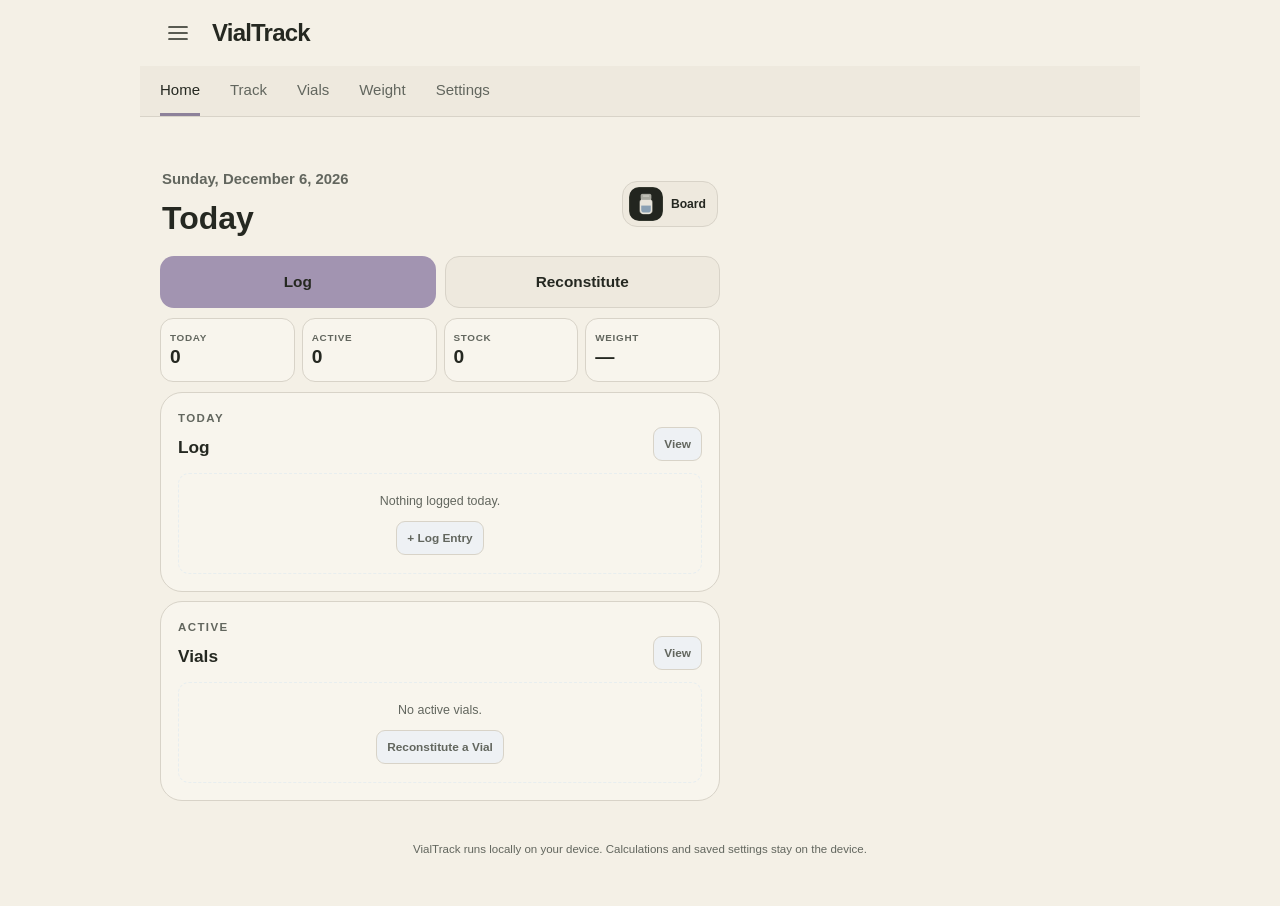
==== commit fcf7f371: "Unify VialTrack navigation and Paper One lavender for v14.4.0" ====
--- a/index.html
+++ b/index.html
@@ -14,7 +14,7 @@
 <link rel="apple-touch-icon" href="./icons/paper-one/vial-180.png">
 
 <title>VialTrack</title>
-<meta name="vialtrack-version" content="14.3.2">
+<meta name="vialtrack-version" content="14.4.0">
 <meta name="description" content="Offline vial calculations, user-created protocols, inventory, history, and weight tracking.">
 <script>
 (function(){
@@ -2665,7 +2665,7 @@
   opacity:1;
 }
 
-/* V14.3.2 Track screen light-theme contrast */
+/* V14.4.0 Track screen light-theme contrast */
 html[data-theme="light"] .heroEyebrow,
 html[data-theme="light"] .screenEyebrow,
 html[data-theme="light"] .weekDow,
@@ -2934,20 +2934,45 @@
 }
 
 </style>
+<link rel="stylesheet" href="./navigation.css?v=14.4.0">
 </head>
 <body>
 <div class="container">
+  <div class="vialChrome">
   <header class="header" id="vialTopBar">
-    <button id="vialBackButton" class="vialBackButton hidden" type="button" aria-label="Back" onclick="window.history.back()">‹</button>
-    <div class="brand brandWithIcon"><span aria-hidden="true" class="brandIcon paper-product-icon paper-vial-icon"></span> <span>VialTrack</span></div>
-    <span class="themeToggle headerThemeToggle" role="group" aria-label="Color mode">
-      <button id="themeLightButton" type="button" onclick="setTheme('light')" aria-pressed="false">Light</button>
-      <button id="themeDarkButton" type="button" onclick="setTheme('dark')" aria-pressed="false">Dark</button>
-    </span>
-    <h1>VialTrack</h1>
-    <div class="subtitle">A cleaner offline app for vial math, reconstitution, and dose planning.</div>
-    <div class="offline-badge">Installable Offline App</div>
+    <button id="vialMenuButton" class="vialIconButton" type="button" aria-label="Open navigation" aria-expanded="false" aria-controls="vialNavigation" onclick="openVialMenu()"><svg viewBox="0 0 24 24" aria-hidden="true"><path d="M3 6h18M3 12h18M3 18h18"/></svg></button>
+    <a class="vialWordmark" href="./" onclick="event.preventDefault();showView('home')">VialTrack</a>
+    <button id="vialBackButton" class="vialIconButton hidden" type="button" aria-label="Back" onclick="window.history.back()"><svg viewBox="0 0 24 24" aria-hidden="true"><path d="m14 5-7 7 7 7"/></svg></button>
   </header>
+  <nav class="vialDestinations" aria-label="Primary">
+    <button id="navHome" onclick="showView('home')" aria-current="page">Home</button>
+    <button id="navTracker" onclick="showView('tracker')">Track</button>
+    <button id="navInventory" onclick="showView('inventory')">Vials</button>
+    <button id="navWeight" onclick="showView('weight')">Weight</button>
+    <button id="navMore" onclick="showView('more')">Settings</button>
+  </nav>
+  <nav id="vialContext" class="vialContext hidden" aria-label="Vials">
+    <button data-vial-view="inventory" onclick="showView('inventory')">Inventory</button>
+    <button data-vial-view="calculator" onclick="showView('calculator')">Reconstitute</button>
+    <button data-vial-view="history" onclick="showView('history')">History</button>
+  </nav>
+  </div>
+  <dialog id="vialNavigation" aria-labelledby="vialMenuTitle">
+    <header class="vialMenuHead"><button id="vialMenuBack" class="vialIconButton" type="button" aria-label="Back to navigation" onclick="vialMenuPage('main')" hidden><svg viewBox="0 0 24 24" aria-hidden="true"><path d="m14 5-7 7 7 7"/></svg></button><strong id="vialMenuTitle">VialTrack</strong><button class="vialIconButton" type="button" aria-label="Close navigation" onclick="closeVialMenu()"><svg viewBox="0 0 24 24" aria-hidden="true"><path d="m6 6 12 12M6 18 18 6"/></svg></button></header>
+    <div id="vialMenuMain" class="vialMenuPage">
+      <p class="vialMenuLabel">Navigate</p>
+      <button onclick="vialMenuGo('home')">Home <small>Today and quick actions</small></button>
+      <button onclick="vialMenuGo('tracker')">Track <small>Logs and your protocols</small></button>
+      <button onclick="vialMenuPage('vials')">Vials <span aria-hidden="true">›</span><small>Inventory, calculations and history</small></button>
+      <button onclick="vialMenuGo('weight')">Weight <small>Entries and trends</small></button>
+      <button onclick="vialMenuPage('tools')">Tools <span aria-hidden="true">›</span><small>Status board and intranasal calculator</small></button>
+      <button onclick="vialMenuGo('more')">Settings <small>Appearance, data and backup</small></button>
+      <a class="vialCompanyLink" href="https://designwelldone.com">DesignWelldone <span aria-hidden="true">↗</span></a>
+    </div>
+    <div id="vialMenuVials" class="vialMenuPage" hidden><button onclick="vialMenuGo('inventory')">Inventory <small>Active vials and unopened stock</small></button><button onclick="vialMenuGo('calculator')">Reconstitute <small>Calculate and save a vial setup</small></button><button onclick="vialMenuGo('history')">History <small>Saved reconstitutions</small></button></div>
+    <div id="vialMenuTools" class="vialMenuPage" hidden><button onclick="vialMenuGo('board')">Status board <small>Summary for this device</small></button><button onclick="vialMenuGo('nasal')">Intranasal calculator <small>Nasal spray calculations</small></button></div>
+    <p class="vialMenuFoot">Your records stay on this device.</p>
+  </dialog>
 
   <div id="installArea" class="installArea">
     <button id="installButton" class="installButton hidden" type="button">Install VialTrack</button>
@@ -3136,7 +3161,7 @@
         <h2>Vials</h2>
         <p>Stock and active vials.</p>
       </div>
-      <div class="inventoryHeaderActions simplifiedVialActions"><button class="heroBtn primary" type="button" onclick="showView('calculator')">Reconstitute</button><button class="heroBtn" type="button" onclick="openStockComposer()">Add Stock</button><button class="heroBtn" type="button" onclick="showView('history')">History</button><button class="heroBtn subtleAction" type="button" onclick="openAddActiveVial()">Add Active</button></div>
+      <div class="inventoryHeaderActions simplifiedVialActions"><button class="heroBtn primary" type="button" onclick="openStockComposer()">Add Stock</button><button class="heroBtn subtleAction" type="button" onclick="openAddActiveVial()">Add Active</button></div>
     </div>
 
     <div id="stockComposer" class="trackerComposer hidden">
@@ -3364,19 +3389,16 @@
 
 
   <section id="morePanel" class="morePanel appView hidden">
-    <div class="simpleScreenHeader"><div class="screenEyebrow">VialTrack</div><h2>More</h2></div>
-    <div class="moreGroup"><div class="moreGroupTitle">Tools</div>
-      <button class="moreRow" type="button" onclick="showView('board')"><span class="moreRowIcon"><svg class="appNavSvg" viewBox="0 0 24 24" aria-hidden="true"><path d="M4 19V9"/><path d="M10 19V5"/><path d="M16 19v-7"/><path d="M22 19V3"/><path d="M2 19h21"/></svg></span><span><strong>Status Board</strong><small>Graphs and a summary of recorded status</small></span><span class="moreChevron">›</span></button>
-      <button class="moreRow" type="button" onclick="showView('nasal')"><span class="moreRowIcon"><svg class="appNavSvg" viewBox="0 0 24 24" aria-hidden="true"><path d="M10 3c2 2.5 3 5 3 7.5 0 3-1.2 5.2-3.6 6.6"/><path d="M13 8c3 .5 5 2.3 6 5"/><path d="M15.5 14.5h3"/></svg></span><span><strong>Intranasal Calculator</strong><small>Nasal spray calculations</small></span><span class="moreChevron">›</span></button>
-    </div>
+    <div class="simpleScreenHeader"><div class="screenEyebrow">VialTrack</div><h2>Settings</h2></div>
+    <div class="moreGroup"><div class="moreGroupTitle">Appearance</div><div class="moreStaticRow"><span><strong>Color theme</strong><small>Choose how VialTrack looks on this device</small></span><span class="themeToggle" role="group" aria-label="Color mode"><button id="themeLightButton" type="button" onclick="setTheme('light')" aria-pressed="false">Light</button><button id="themeDarkButton" type="button" onclick="setTheme('dark')" aria-pressed="false">Dark</button></span></div></div>
     <div class="moreGroup"><div class="moreGroupTitle">Data & Backup</div>
       <button class="moreRow" type="button" onclick="exportHistory()"><span class="moreRowIcon"><svg class="appNavSvg" viewBox="0 0 24 24" aria-hidden="true"><path d="M12 3v12"/><path d="m8 11 4 4 4-4"/><path d="M5 19h14"/></svg></span><span><strong>Export Backup</strong><small>Save a copy of all VialTrack data</small></span><span class="moreChevron">›</span></button>
-      <label class="moreRow importMoreRow"><span class="moreRowIcon"><svg class="appNavSvg" viewBox="0 0 24 24" aria-hidden="true"><path d="M5 6h14M5 12h14M5 18h14"/><circle cx="3" cy="6" r=".7"/><circle cx="3" cy="12" r=".7"/><circle cx="3" cy="18" r=".7"/></svg></span><span><strong>Import Backup</strong><small>Restore a VialTrack JSON backup</small></span><span class="moreChevron">›</span><input type="file" accept="application/json,.json" onchange="importHistoryFile(event)"></label>
+      <button class="moreRow importMoreRow" type="button" onclick="q('vialBackupImport').click()"><span class="moreRowIcon"><svg class="appNavSvg" viewBox="0 0 24 24" aria-hidden="true"><path d="M5 6h14M5 12h14M5 18h14"/><circle cx="3" cy="6" r=".7"/><circle cx="3" cy="12" r=".7"/><circle cx="3" cy="18" r=".7"/></svg></span><span><strong>Import Backup</strong><small>Restore a VialTrack JSON backup</small></span><span class="moreChevron">›</span></button><input id="vialBackupImport" type="file" accept="application/json,.json" onchange="importHistoryFile(event)" hidden>
       <button class="moreRow dangerRow" type="button" onclick="eraseAllLocalData()"><span class="moreRowIcon eraseIcon">×</span><span><strong>Erase All Local Data</strong><small>Remove this device's VialTrack data</small></span><span class="moreChevron">›</span></button>
     </div>
     <div class="moreGroup"><div class="moreGroupTitle">About</div>
-      <button class="moreRow supportRow" type="button" onclick="openSupportVialTrack()"><span class="moreRowIcon">$</span><span><strong>Support VialTrack</strong><small>Make an optional one-time contribution</small></span><span class="moreChevron">›</span></button>
-      <div class="moreStaticRow"><span><strong>VialTrack</strong><small>Version 14.3.2</small></span></div>
+      <button class="moreRow supportRow" type="button" disabled aria-disabled="true"><span class="moreRowIcon">$</span><span><strong>Support VialTrack</strong><small>Contributions are not available yet</small></span><span class="moreChevron">›</span></button>
+      <div class="moreStaticRow"><span><strong>VialTrack</strong><small>Version 14.4.0</small></span></div>
       <div class="moreStaticRow"><span><strong>Data</strong><small>Stored on this device unless you export it</small></span></div>
     </div>
   </section>
@@ -3397,14 +3419,6 @@
       <div id="appUpdateStatus" class="appUpdateStatus hidden">Updating…</div>
     </div>
   </div>
-
-  <nav class="bottomNav" aria-label="Primary">
-    <button id="navHome" class="navBtn active" onclick="showView('home')"><span class="navIcon"><svg class="appNavSvg" viewBox="0 0 24 24" aria-hidden="true"><path d="M3.5 10.5 12 3.8l8.5 6.7v9.1a1.4 1.4 0 0 1-1.4 1.4h-5.2v-6.3h-3.8V21H4.9a1.4 1.4 0 0 1-1.4-1.4Z"/><path d="M8.8 21v-6.3h6.4V21"/></svg></span><span class="navLabel">Home</span></button>
-    <button id="navTracker" class="navBtn" onclick="showView('tracker')"><span class="navIcon"><svg class="appNavSvg" viewBox="0 0 24 24" aria-hidden="true"><path d="M4 18.5h16"/><path d="m5.5 15 4-4 3 2.7 6-7"/><circle cx="5.5" cy="15" r="1"/><circle cx="9.5" cy="11" r="1"/><circle cx="12.5" cy="13.7" r="1"/><circle cx="18.5" cy="6.7" r="1"/></svg></span><span class="navLabel">Track</span></button>
-    <button id="navInventory" class="navBtn" onclick="showView('inventory')"><span class="navIcon"><svg class="appNavSvg" viewBox="0 0 24 24" aria-hidden="true"><path d="M8 3.5h8M9 6h6v2.2l1.9 2.1a3.6 3.6 0 0 1 .9 2.4v6.1a2.2 2.2 0 0 1-2.2 2.2H8.4a2.2 2.2 0 0 1-2.2-2.2v-6.1a3.6 3.6 0 0 1 .9-2.4L9 8.2Z"/><path d="M6.3 15.2h11.4"/></svg></span><span class="navLabel">Vials</span></button>
-    <button id="navWeight" class="navBtn" onclick="showView('weight')"><span class="navIcon"><svg class="appNavSvg" viewBox="0 0 24 24" aria-hidden="true"><rect x="4" y="5" width="16" height="15" rx="3"/><path d="M8 10a4 4 0 0 1 8 0"/><path d="m12 10 2-2"/><circle cx="12" cy="10" r=".8"/></svg></span><span class="navLabel">Weight</span></button>
-    <button id="navMore" class="navBtn" onclick="showView('more')"><span class="navIcon"><svg class="appNavSvg" viewBox="0 0 24 24" aria-hidden="true"><circle cx="6" cy="12" r="1.4"/><circle cx="12" cy="12" r="1.4"/><circle cx="18" cy="12" r="1.4"/></svg></span><span class="navLabel">More</span></button>
-  </nav>
 
   <main id="mainContent">
 
@@ -3678,7 +3692,7 @@
   document.documentElement.dataset.theme = next;
   document.documentElement.style.colorScheme = next;
   const meta = q('themeColorMeta');
-  if(meta) meta.setAttribute('content', next === 'light' ? '#f4f6f8' : '#101113');
+  if(meta) meta.setAttribute('content', next === 'light' ? '#F4F0E6' : '#171914');
   syncThemeControls(next);
   if(persist){
     try { localStorage.setItem(VT_THEME_KEY, next); } catch(e) {}
@@ -3735,9 +3749,11 @@
   const navMap = {home:'navHome', board:'navHome', tracker:'navTracker', inventory:'navInventory', weight:'navWeight', more:'navMore', calculator:'navInventory', history:'navInventory', nasal:'navMore'};
   ['navHome','navTracker','navInventory','navWeight','navMore'].forEach(id => {
     const el = q(id);
-    if(el) el.classList.toggle('active', id === navMap[view]);
+    if(el){ el.classList.toggle('active', id === navMap[view]); if(id === navMap[view]) el.setAttribute('aria-current','page'); else el.removeAttribute('aria-current'); }
   });
   q('vialBackButton')?.classList.toggle('hidden', view === 'home');
+  document.body.dataset.vialView = view;
+  if(typeof syncVialNavigation === 'function') syncVialNavigation(view);
   if(previousView !== view && !navigation.fromHistory){
     const nextState = Object.assign({}, window.history.state || {}, { [VT_VIEW_KEY]: view });
     if(navigation.replace) window.history.replaceState(nextState, '', window.location.href);
@@ -4256,7 +4272,7 @@
   try{ protocols=await getAllProtocols(); protocolActions=await getAllProtocolActions(); }catch(e){}
   const payload = {
     app:'VialTrack',
-    version:'14.3.2',
+    version:'14.4.0',
     exportedAt:new Date().toISOString(),
     reconstitutions:records,
     stockInventory,
@@ -5770,7 +5786,7 @@
 
     calculateRecon(false, true);
     if(state.currentView && ['home','board','calculator','tracker','inventory','weight','history','more','nasal'].includes(state.currentView)){
-      showView(state.currentView, {replace:true});
+      showView(state.currentView);
     }
     return true;
   }
@@ -5791,6 +5807,7 @@
   }
 
   window.addEventListener('popstate', function(event){
+    if(q('vialNavigation')?.open) closeVialMenu();
     const next = event.state && VT_VIEWS.includes(event.state[VT_VIEW_KEY]) ? event.state[VT_VIEW_KEY] : 'home';
     showView(next, {fromHistory:true});
   });
@@ -5812,7 +5829,7 @@
       if(currentView !== 'home' && dx >= 56 && Math.abs(dx) > Math.abs(dy) * 1.2) window.history.back();
     }
     topBar.addEventListener('pointerup', finish);
-    topBar.addEventListener('pointercancel', finish);
+    topBar.addEventListener('pointercancel', function(){ start = null; });
   })();
 
 
@@ -5856,7 +5873,7 @@
 
 
 <script>
-const VIAL_APP_VERSION = '14.3.2';
+const VIAL_APP_VERSION = '14.4.0';
 let vialTrackRegistration = null;
 let vialTrackWaitingWorker = null;
 let vialTrackUpdateDismissed = false;
@@ -5995,5 +6012,6 @@
   try{ if(vtDbPromise){ try{(await vtDbPromise).close()}catch(e){} } await new Promise((resolve,reject)=>{const r=indexedDB.deleteDatabase(VT_DB_NAME);r.onsuccess=resolve;r.onerror=()=>reject(r.error);r.onblocked=resolve;}); Object.keys(localStorage).filter(k=>k.toLowerCase().includes('vial')).forEach(k=>localStorage.removeItem(k)); location.reload(); }catch(e){alert('Could not erase local data. Close other VialTrack tabs and try again.')}
 }
 </script>
+<script src="./navigation.js?v=14.4.0"></script>
 </body>
 </html>
--- a/navigation.css
+++ b/navigation.css
@@ -0,0 +1,88 @@
+html[data-theme="light"] {
+--po-canvas: #F4F0E6;
+--po-surface: #F8F5ED;
+--po-inset: #EEE9DE;
+--po-ink: #252821;
+--po-muted: #62665E;
+--po-line: #D8D3C8;
+--po-accent: #A294B1;
+--po-on-accent: #252821;
+--po-accent-hover: #9588A3;
+--po-on-accent-hover: #252821;
+--po-accent-text: #6E6578;
+--po-accent-soft: #EEE9E6;
+--po-on-accent-soft: #6E6578;
+--po-accent-ring: #8D819A;
+--po-accent-border: #8D819A;
+}
+html[data-theme="dark"] {
+--po-canvas: #171914;
+--po-surface: #22251F;
+--po-inset: #2A2D27;
+--po-ink: #E9E5DB;
+--po-muted: #B7B8AC;
+--po-line: #42463C;
+--po-accent: #A294B1;
+--po-on-accent: #252821;
+--po-accent-hover: #A99DB7;
+--po-on-accent-hover: #252821;
+--po-accent-text: #A294B1;
+--po-accent-soft: #363736;
+--po-on-accent-soft: #A89AB6;
+--po-accent-ring: #A294B1;
+--po-accent-border: #A294B1;
+}
+/* Paper One lavender and shared DesignWelldone navigation, v14.4.0. */
+html[data-theme] { --bg:var(--po-canvas); --bg2:var(--po-canvas); --panel:var(--po-surface); --panel2:var(--po-inset); --panel3:var(--po-inset); --line:var(--po-line); --line2:var(--po-line); --border:var(--po-line); --text:var(--po-ink); --muted:var(--po-muted); --muted2:var(--po-muted); --aqua:var(--po-accent); --cyan:var(--po-accent); --blue:var(--po-accent); --blue2:var(--po-accent); --teal:var(--po-accent); }
+html[data-theme] body { background:var(--po-canvas)!important; color:var(--po-ink); padding-bottom:env(safe-area-inset-bottom); }
+html[data-theme] .container { padding:0 20px 28px; gap:20px; }
+.vialChrome { grid-column:1/-1; position:sticky; top:0; z-index:500; margin:0 -20px; background:var(--po-canvas); border-bottom:1px solid var(--po-line); }
+html[data-theme] .vialChrome .header { display:flex; align-items:center; gap:12px; padding:10px 16px; margin:0; min-height:66px; background:var(--po-canvas); border:0; }
+.vialWordmark { color:var(--po-ink); font-size:24px; letter-spacing:-.8px; font-weight:750; text-decoration:none; margin-right:auto; }
+.vialIconButton { display:grid; place-items:center; flex:0 0 44px; width:44px; height:44px; padding:10px; color:var(--po-ink); background:transparent; border:0; border-radius:8px; cursor:pointer; }
+.vialIconButton svg { width:24px; height:24px; fill:none; stroke:currentColor; stroke-width:1.7; stroke-linecap:round; stroke-linejoin:round; }
+.vialDestinations,.vialContext { display:flex; gap:22px; overflow-x:auto; scrollbar-width:none; padding:0 20px; background:var(--po-inset); }
+.vialDestinations button,.vialContext button { flex:0 0 auto; min-height:50px; padding:10px 0; border:0; border-bottom:3px solid transparent; border-radius:0; background:transparent; color:var(--po-muted); font:650 15px/1.3 inherit; font-family:inherit; font-size:15px; cursor:pointer; }
+.vialDestinations button[aria-current],.vialContext button[aria-current] { color:var(--po-ink); border-bottom-color:var(--po-accent-ring); }
+.vialContext { background:var(--po-canvas); border-top:1px solid var(--po-line); gap:24px; }
+.vialContext button { font-size:14px; min-height:46px; font-weight:500; }
+html[data-theme] #vialBackButton { position:static; }
+html[data-theme] .tabbar { display:none!important; }
+html[data-theme] :is(.homePanel,.trackerPanel,.inventoryPanel,.weightPanel,.historyPanel,.morePanel,.boardPanel,#mainContent) { margin-top:0; min-width:0; }
+html[data-theme] :is(.moreGroup,.homeSection,.homeCompactStats button,.inputcard,.card,.historyCard,.vialCard,.protocolCard,.weightHistoryCard,.weightEntryCard,.trackerComposer,.protocolComposer,.emptyState,.stockCard,.boardMetric,.boardSection,.boardRecentRow) { background:var(--po-surface)!important; border-color:var(--po-line)!important; color:var(--po-ink); box-shadow:none; }
+html[data-theme] :is(input:not([type=checkbox]):not([type=radio]),select,textarea) { background:var(--po-inset)!important; color:var(--po-ink)!important; border-color:var(--po-line)!important; border-radius:10px; }
+html[data-theme] :is(.homePrimaryBtn,.heroBtn.primary,.vialActionBtn.primary,.protocolActionBtn.primary,.appUpdateBtn.primary,.boardActionButton.primary,.calcbtn,.savebtn) { background:var(--po-accent)!important; color:var(--po-on-accent)!important; border-color:var(--po-accent-border)!important; box-shadow:none; }
+html[data-theme] :is(.homePrimaryBtn.secondary,.heroBtn:not(.primary),.vialActionBtn:not(.primary),.homeBoardButton,.boardActionButton:not(.primary),.weightEntrySaveBtn) { background:var(--po-inset)!important; color:var(--po-ink)!important; border-color:var(--po-line)!important; }
+html[data-theme] :is(.screenEyebrow,.heroEyebrow,.dashLabel,.homeTextBtn,.moreGroupTitle,.todayDate,.sectiontitle,.unitlabel) { color:var(--po-muted)!important; }
+html[data-theme] .moreRow { grid-template-columns:1fr 18px; padding:16px 18px; min-height:76px; border-top:1px solid var(--po-line); }
+.moreRowIcon { display:none!important; }
+html[data-theme] .moreStaticRow { padding:18px; gap:14px; }
+.moreRow small,.moreStaticRow small { font-size:13px; line-height:1.5; }
+html[data-theme] .themeToggle { position:static; display:inline-flex; gap:4px; width:max-content; padding:4px; background:var(--po-inset); border:1px solid var(--po-line); border-radius:999px; }
+html[data-theme] .themeToggle button { min-height:40px; padding:8px 16px; border:0; border-radius:999px; color:var(--po-muted); background:transparent; }
+html[data-theme] .themeToggle button.active { background:var(--po-accent); color:var(--po-on-accent); }
+#vialNavigation { position:fixed; inset:0 auto 0 0; width:min(100%,420px); height:100dvh; max-width:100%; max-height:100dvh; padding:0; margin:0; border:0; border-right:1px solid var(--po-line); border-radius:0; background:var(--po-canvas); color:var(--po-ink); overscroll-behavior:contain; }
+#vialNavigation::backdrop { background:#0008; }
+body:has(#vialNavigation[open]) { overflow:hidden; }
+.vialMenuHead { position:sticky; top:0; display:flex; align-items:center; gap:8px; padding:12px 16px; border-bottom:1px solid var(--po-line); background:var(--po-canvas); z-index:1; }
+.vialMenuHead strong { flex:1; font-size:22px; }
+.vialMenuPage { padding:12px 20px; }
+.vialMenuPage[hidden],.vialIconButton[hidden] { display:none; }
+.vialMenuLabel { padding:10px 0; color:var(--po-muted); font-size:13px; }
+.vialMenuPage>button,.vialMenuPage>a { display:block; position:relative; width:100%; min-height:76px; padding:16px 28px 16px 0; border:0; border-bottom:1px solid var(--po-line); border-radius:0; background:transparent; color:var(--po-ink); text-align:left; text-decoration:none; font:650 18px/1.4 system-ui; cursor:pointer; }
+.vialMenuPage small { display:block; margin-top:4px; color:var(--po-muted); font:400 14px/1.5 system-ui; }
+.vialMenuPage button>span,.vialCompanyLink>span { position:absolute; right:0; top:24px; }
+.vialMenuFoot { padding:12px 20px 28px; color:var(--po-muted); font-size:13px; }
+html[data-theme] :is(button,a,input,select,textarea):focus-visible { outline:2px solid var(--po-accent-ring); outline-offset:3px; }
+html[data-theme] #installArea { margin:0; }
+html[data-theme] .footer { color:var(--po-muted); padding:20px 0; }
+body.boardMode .vialChrome { display:none; }
+@media(min-width:800px) { .vialChrome { margin:0 -20px; }.vialDestinations,.vialContext { gap:30px; }.vialMenuPage { padding-inline:24px; } }
+@media(max-width:360px) { html[data-theme] .container { padding-inline:16px; }.vialChrome { margin-inline:-16px; }.vialDestinations { gap:20px; padding-inline:16px; }.vialDestinations button { font-size:14px; } }
+html[data-theme] .themeToggle { background:var(--po-inset)!important; border-color:var(--po-line)!important; }
+html[data-theme] .themeToggle button { background:transparent!important; color:var(--po-muted)!important; box-shadow:none!important; }
+html[data-theme] .themeToggle button.active { background:var(--po-accent)!important; color:var(--po-on-accent)!important; }
+body:not([data-vial-view="calculator"]):not([data-vial-view="nasal"]) aside { display:none; }
+.moreRow:disabled { opacity:.65; cursor:default; }
+html[data-theme] :is(.calc,.saveBtn:not(.secondarySave),.weightSaveBtn) { background:var(--po-accent)!important; color:var(--po-on-accent)!important; border-color:var(--po-accent-border)!important; box-shadow:none; }
+html[data-theme] :is(.unitBtn.active,.syringe-choice.active,.tab.active) { background:var(--po-accent-soft)!important; color:var(--po-on-accent-soft)!important; border-color:var(--po-accent-border)!important; }
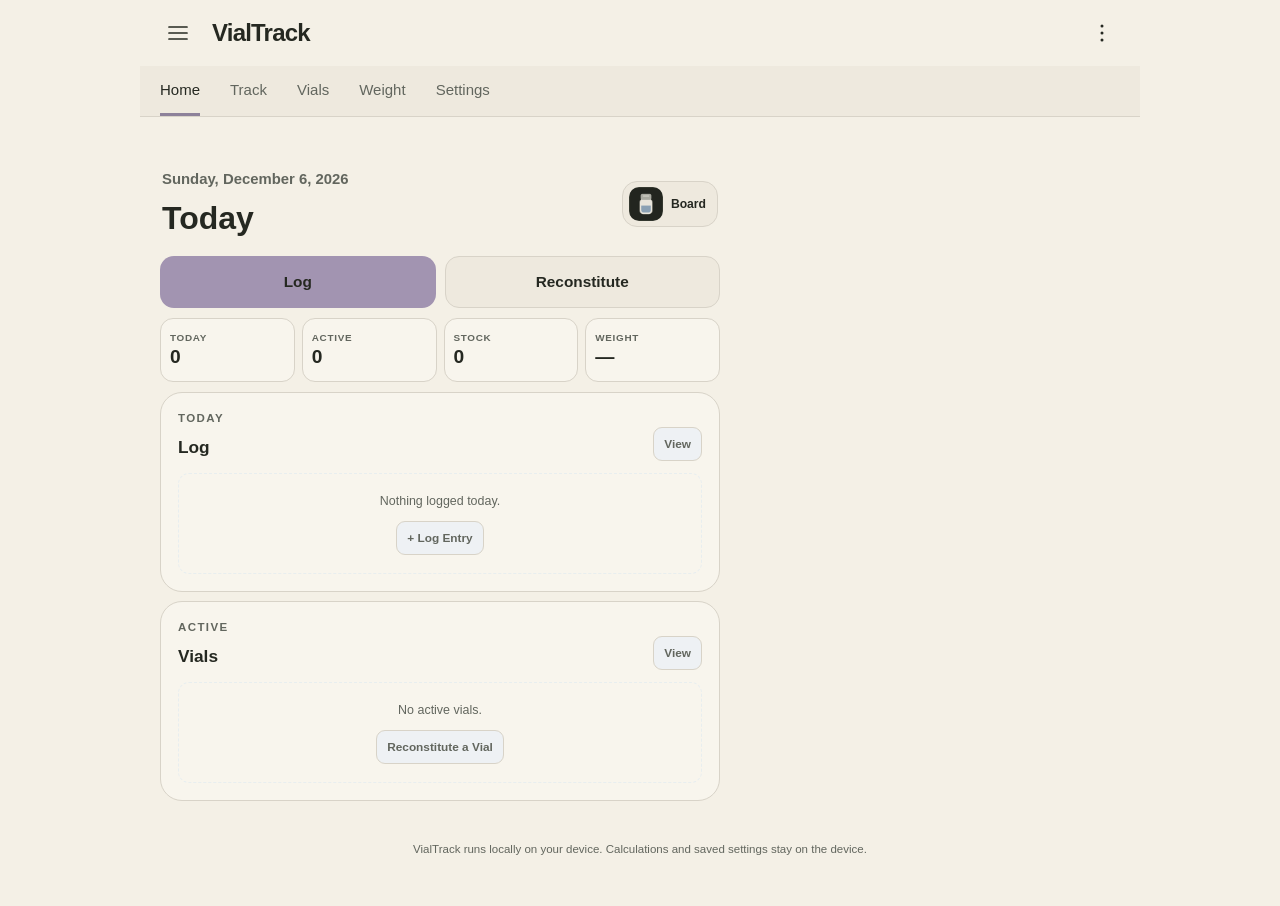
==== commit 4d195808: "Keep page options in a far-right three-dot menu" ====
--- a/index.html
+++ b/index.html
@@ -14,7 +14,7 @@
 <link rel="apple-touch-icon" href="./icons/paper-one/vial-180.png">
 
 <title>VialTrack</title>
-<meta name="vialtrack-version" content="14.4.0">
+<meta name="vialtrack-version" content="14.4.1">
 <meta name="description" content="Offline vial calculations, user-created protocols, inventory, history, and weight tracking.">
 <script>
 (function(){
@@ -2665,7 +2665,7 @@
   opacity:1;
 }
 
-/* V14.4.0 Track screen light-theme contrast */
+/* V14.4.1 Track screen light-theme contrast */
 html[data-theme="light"] .heroEyebrow,
 html[data-theme="light"] .screenEyebrow,
 html[data-theme="light"] .weekDow,
@@ -2934,15 +2934,16 @@
 }
 
 </style>
-<link rel="stylesheet" href="./navigation.css?v=14.4.0">
+<link rel="stylesheet" href="./navigation.css?v=14.4.1">
 </head>
 <body>
 <div class="container">
   <div class="vialChrome">
   <header class="header" id="vialTopBar">
     <button id="vialMenuButton" class="vialIconButton" type="button" aria-label="Open navigation" aria-expanded="false" aria-controls="vialNavigation" onclick="openVialMenu()"><svg viewBox="0 0 24 24" aria-hidden="true"><path d="M3 6h18M3 12h18M3 18h18"/></svg></button>
+    <button id="vialBackButton" class="vialIconButton hidden" type="button" aria-label="Back" onclick="window.history.back()"><svg viewBox="0 0 24 24" aria-hidden="true"><path d="m14 5-7 7 7 7"/></svg></button>
     <a class="vialWordmark" href="./" onclick="event.preventDefault();showView('home')">VialTrack</a>
-    <button id="vialBackButton" class="vialIconButton hidden" type="button" aria-label="Back" onclick="window.history.back()"><svg viewBox="0 0 24 24" aria-hidden="true"><path d="m14 5-7 7 7 7"/></svg></button>
+    <button id="vialOptionsButton" class="vialIconButton" type="button" aria-label="Page options" aria-haspopup="dialog" aria-expanded="false" aria-controls="vialOptions" popovertarget="vialOptions" onclick="positionVialOptions()"><svg viewBox="0 0 24 24" aria-hidden="true"><circle cx="12" cy="5" r="1.5" fill="currentColor" stroke="none"/><circle cx="12" cy="12" r="1.5" fill="currentColor" stroke="none"/><circle cx="12" cy="19" r="1.5" fill="currentColor" stroke="none"/></svg></button>
   </header>
   <nav class="vialDestinations" aria-label="Primary">
     <button id="navHome" onclick="showView('home')" aria-current="page">Home</button>
@@ -2956,6 +2957,12 @@
     <button data-vial-view="calculator" onclick="showView('calculator')">Reconstitute</button>
     <button data-vial-view="history" onclick="showView('history')">History</button>
   </nav>
+  </div>
+  <div id="vialOptions" class="vialOptions" popover="auto" role="dialog" aria-label="Page options">
+    <h2>Page options</h2><div class="vialOptionsAppearance"><span>Appearance</span><span class="themeToggle" role="group" aria-label="Color mode"><button id="themeLightButton" type="button" onclick="setTheme('light')" aria-pressed="false">Light</button><button id="themeDarkButton" type="button" onclick="setTheme('dark')" aria-pressed="false">Dark</button></span></div>
+    <button id="vialOptionsRefresh" type="button" hidden onclick="closeVialOptions();renderBoard()">Refresh status board</button>
+    <button type="button" onclick="closeVialOptions();showView('more')">Settings &amp; backup</button>
+    <button type="button" onclick="closeVialOptions();exportHistory()">Export backup</button>
   </div>
   <dialog id="vialNavigation" aria-labelledby="vialMenuTitle">
     <header class="vialMenuHead"><button id="vialMenuBack" class="vialIconButton" type="button" aria-label="Back to navigation" onclick="vialMenuPage('main')" hidden><svg viewBox="0 0 24 24" aria-hidden="true"><path d="m14 5-7 7 7 7"/></svg></button><strong id="vialMenuTitle">VialTrack</strong><button class="vialIconButton" type="button" aria-label="Close navigation" onclick="closeVialMenu()"><svg viewBox="0 0 24 24" aria-hidden="true"><path d="m6 6 12 12M6 18 18 6"/></svg></button></header>
@@ -3390,7 +3397,7 @@
 
   <section id="morePanel" class="morePanel appView hidden">
     <div class="simpleScreenHeader"><div class="screenEyebrow">VialTrack</div><h2>Settings</h2></div>
-    <div class="moreGroup"><div class="moreGroupTitle">Appearance</div><div class="moreStaticRow"><span><strong>Color theme</strong><small>Choose how VialTrack looks on this device</small></span><span class="themeToggle" role="group" aria-label="Color mode"><button id="themeLightButton" type="button" onclick="setTheme('light')" aria-pressed="false">Light</button><button id="themeDarkButton" type="button" onclick="setTheme('dark')" aria-pressed="false">Dark</button></span></div></div>
+    <div class="moreGroup"><div class="moreGroupTitle">Appearance</div><div class="moreStaticRow"><span><strong>Color theme</strong><small>Choose how VialTrack looks on this device</small></span><button class="vialAppearanceShortcut" type="button" onclick="openVialOptions()">Change appearance</button></div></div>
     <div class="moreGroup"><div class="moreGroupTitle">Data & Backup</div>
       <button class="moreRow" type="button" onclick="exportHistory()"><span class="moreRowIcon"><svg class="appNavSvg" viewBox="0 0 24 24" aria-hidden="true"><path d="M12 3v12"/><path d="m8 11 4 4 4-4"/><path d="M5 19h14"/></svg></span><span><strong>Export Backup</strong><small>Save a copy of all VialTrack data</small></span><span class="moreChevron">›</span></button>
       <button class="moreRow importMoreRow" type="button" onclick="q('vialBackupImport').click()"><span class="moreRowIcon"><svg class="appNavSvg" viewBox="0 0 24 24" aria-hidden="true"><path d="M5 6h14M5 12h14M5 18h14"/><circle cx="3" cy="6" r=".7"/><circle cx="3" cy="12" r=".7"/><circle cx="3" cy="18" r=".7"/></svg></span><span><strong>Import Backup</strong><small>Restore a VialTrack JSON backup</small></span><span class="moreChevron">›</span></button><input id="vialBackupImport" type="file" accept="application/json,.json" onchange="importHistoryFile(event)" hidden>
@@ -3398,7 +3405,7 @@
     </div>
     <div class="moreGroup"><div class="moreGroupTitle">About</div>
       <button class="moreRow supportRow" type="button" disabled aria-disabled="true"><span class="moreRowIcon">$</span><span><strong>Support VialTrack</strong><small>Contributions are not available yet</small></span><span class="moreChevron">›</span></button>
-      <div class="moreStaticRow"><span><strong>VialTrack</strong><small>Version 14.4.0</small></span></div>
+      <div class="moreStaticRow"><span><strong>VialTrack</strong><small>Version 14.4.1</small></span></div>
       <div class="moreStaticRow"><span><strong>Data</strong><small>Stored on this device unless you export it</small></span></div>
     </div>
   </section>
@@ -4272,7 +4279,7 @@
   try{ protocols=await getAllProtocols(); protocolActions=await getAllProtocolActions(); }catch(e){}
   const payload = {
     app:'VialTrack',
-    version:'14.4.0',
+    version:'14.4.1',
     exportedAt:new Date().toISOString(),
     reconstitutions:records,
     stockInventory,
@@ -5873,7 +5880,7 @@
 
 
 <script>
-const VIAL_APP_VERSION = '14.4.0';
+const VIAL_APP_VERSION = '14.4.1';
 let vialTrackRegistration = null;
 let vialTrackWaitingWorker = null;
 let vialTrackUpdateDismissed = false;
@@ -6012,6 +6019,6 @@
   try{ if(vtDbPromise){ try{(await vtDbPromise).close()}catch(e){} } await new Promise((resolve,reject)=>{const r=indexedDB.deleteDatabase(VT_DB_NAME);r.onsuccess=resolve;r.onerror=()=>reject(r.error);r.onblocked=resolve;}); Object.keys(localStorage).filter(k=>k.toLowerCase().includes('vial')).forEach(k=>localStorage.removeItem(k)); location.reload(); }catch(e){alert('Could not erase local data. Close other VialTrack tabs and try again.')}
 }
 </script>
-<script src="./navigation.js?v=14.4.0"></script>
+<script src="./navigation.js?v=14.4.1"></script>
 </body>
 </html>
--- a/navigation.css
+++ b/navigation.css
@@ -86,3 +86,22 @@
 .moreRow:disabled { opacity:.65; cursor:default; }
 html[data-theme] :is(.calc,.saveBtn:not(.secondarySave),.weightSaveBtn) { background:var(--po-accent)!important; color:var(--po-on-accent)!important; border-color:var(--po-accent-border)!important; box-shadow:none; }
 html[data-theme] :is(.unitBtn.active,.syringe-choice.active,.tab.active) { background:var(--po-accent-soft)!important; color:var(--po-on-accent-soft)!important; border-color:var(--po-accent-border)!important; }
+
+/* Right-side overflow contains options, never another destination catalog. */
+#vialOptions { position:fixed; inset:auto; top:var(--options-top,76px); right:var(--options-right,16px); width:min(320px,calc(100vw - 24px)); max-height:calc(100dvh - var(--options-top,76px) - 12px); overflow-y:auto; margin:0; padding:18px; border:1px solid var(--po-line); border-radius:14px; background:var(--po-surface); color:var(--po-ink); box-shadow:0 10px 32px #0003; }
+#vialOptions h2 { margin:0 0 12px; color:var(--po-muted); font-size:13px; font-weight:600; }
+.vialOptionsAppearance { display:flex; flex-wrap:wrap; align-items:center; justify-content:space-between; gap:12px; padding:6px 0 18px; border-bottom:1px solid var(--po-line); }
+#vialOptions>button { display:block; width:100%; min-height:48px; padding:14px 0; border:0; border-bottom:1px solid var(--po-line); border-radius:0; color:var(--po-ink); background:transparent; text-align:left; font:500 15px/1.5 system-ui; cursor:pointer; }
+#vialOptions>button[hidden] { display:none; }
+#vialOptions>button:last-child { border-bottom:0; padding-bottom:4px; }
+.vialAppearanceShortcut { min-height:44px; width:max-content; padding:8px 14px; background:var(--po-inset); color:var(--po-ink); border:1px solid var(--po-line); border-radius:10px; font:inherit; cursor:pointer; }
+@media(max-width:360px) { html[data-theme] .vialChrome .header { gap:6px; padding-inline:12px; }.vialWordmark { font-size:22px; } }
+/* Retire legacy mobile padding that previously clipped the shared header. */
+@media(max-width:640px) {
+  html[data-theme] .container { padding:0 20px 28px!important; }
+  html[data-theme] .vialChrome .header { margin:0!important; padding:10px 16px!important; }
+}
+@media(max-width:360px) {
+  html[data-theme] .container { padding-inline:16px!important; }
+  html[data-theme] .vialChrome .header { padding-inline:12px!important; }
+}
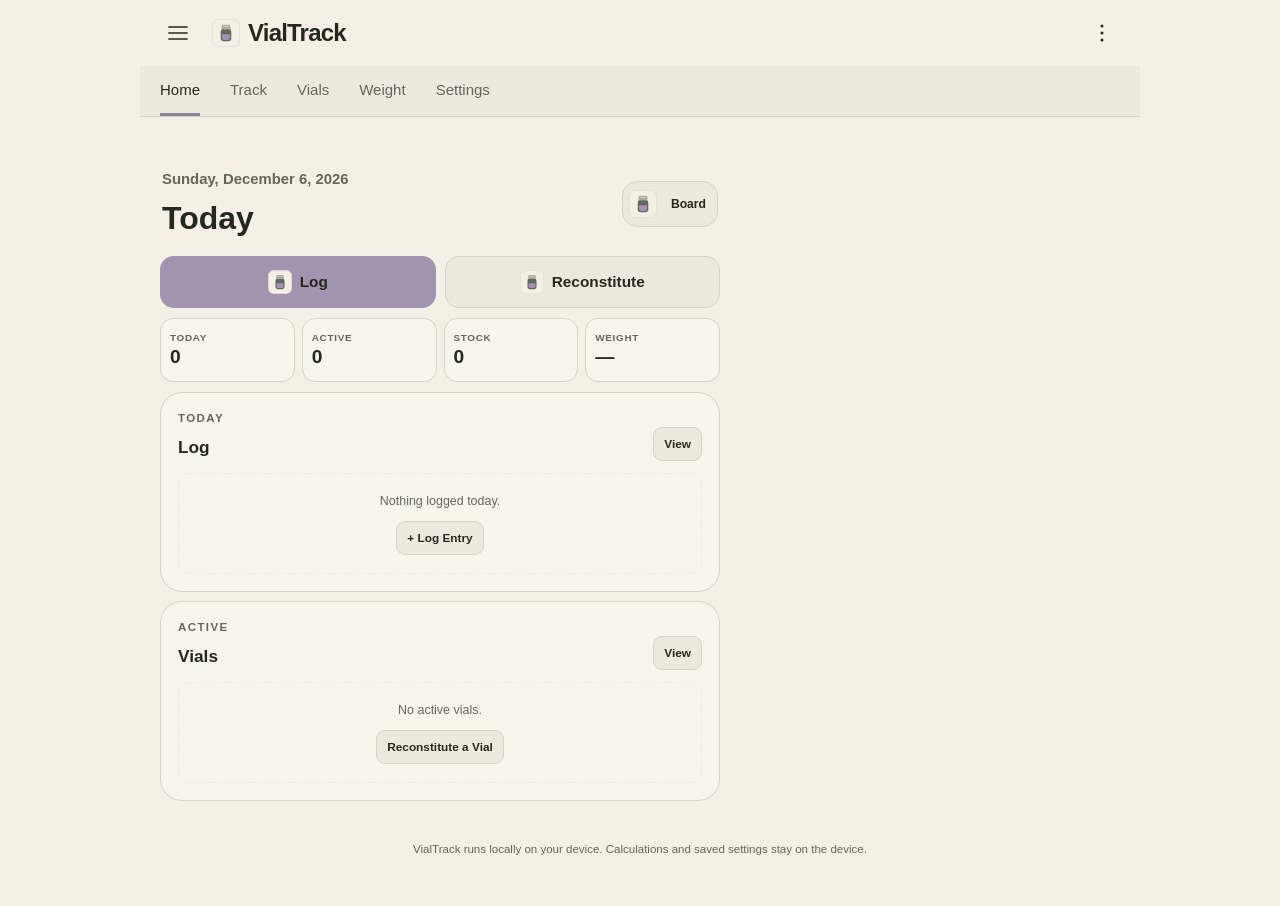
==== commit db51b829: "Align Paper One product icons, colors and UI typography" ====
--- a/index.html
+++ b/index.html
@@ -10,11 +10,11 @@
 <meta name="apple-mobile-web-app-status-bar-style" content="black-translucent">
 <meta name="apple-mobile-web-app-title" content="VialTrack">
 <link rel="manifest" href="./manifest.json">
-<link rel="icon" type="image/svg+xml" href="./favicon.svg?v=paper-one-1">
+<link rel="icon" type="image/svg+xml" href="./favicon.svg?v=paper-one-2">
 <link rel="apple-touch-icon" href="./icons/paper-one/vial-180.png">
 
 <title>VialTrack</title>
-<meta name="vialtrack-version" content="14.4.1">
+<meta name="vialtrack-version" content="14.4.2">
 <meta name="description" content="Offline vial calculations, user-created protocols, inventory, history, and weight tracking.">
 <script>
 (function(){
@@ -2665,7 +2665,7 @@
   opacity:1;
 }
 
-/* V14.4.1 Track screen light-theme contrast */
+/* V14.4.2 Track screen light-theme contrast */
 html[data-theme="light"] .heroEyebrow,
 html[data-theme="light"] .screenEyebrow,
 html[data-theme="light"] .weekDow,
@@ -2934,7 +2934,7 @@
 }
 
 </style>
-<link rel="stylesheet" href="./navigation.css?v=14.4.1">
+<link rel="stylesheet" href="./navigation.css?v=14.4.2">
 </head>
 <body>
 <div class="container">
@@ -2942,7 +2942,7 @@
   <header class="header" id="vialTopBar">
     <button id="vialMenuButton" class="vialIconButton" type="button" aria-label="Open navigation" aria-expanded="false" aria-controls="vialNavigation" onclick="openVialMenu()"><svg viewBox="0 0 24 24" aria-hidden="true"><path d="M3 6h18M3 12h18M3 18h18"/></svg></button>
     <button id="vialBackButton" class="vialIconButton hidden" type="button" aria-label="Back" onclick="window.history.back()"><svg viewBox="0 0 24 24" aria-hidden="true"><path d="m14 5-7 7 7 7"/></svg></button>
-    <a class="vialWordmark" href="./" onclick="event.preventDefault();showView('home')">VialTrack</a>
+    <a class="vialWordmark" href="./" onclick="event.preventDefault();showView('home')"><span aria-hidden="true" class="paper-product-icon vialIdentityIcon"></span><span>VialTrack</span></a>
     <button id="vialOptionsButton" class="vialIconButton" type="button" aria-label="Page options" aria-haspopup="dialog" aria-expanded="false" aria-controls="vialOptions" popovertarget="vialOptions" onclick="positionVialOptions()"><svg viewBox="0 0 24 24" aria-hidden="true"><circle cx="12" cy="5" r="1.5" fill="currentColor" stroke="none"/><circle cx="12" cy="12" r="1.5" fill="currentColor" stroke="none"/><circle cx="12" cy="19" r="1.5" fill="currentColor" stroke="none"/></svg></button>
   </header>
   <nav class="vialDestinations" aria-label="Primary">
@@ -2993,8 +2993,8 @@
   
   
   <section id="homePanel" class="homePanel appView">
-    <div class="simpleHomeHead"><div><div id="homeTodayDate" class="todayDate"></div><h2>Today</h2></div><button class="homeBoardButton" type="button" onclick="showView('board')" aria-label="Open VialTrack status board"><img src="./icons/paper-one/vial-192.png" alt=""><span>Board</span></button></div>
-    <div class="homePrimaryActions"><button class="homePrimaryBtn" type="button" onclick="homeQuickLog()">Log</button><button class="homePrimaryBtn secondary" type="button" onclick="showView('calculator')">Reconstitute</button></div>
+    <div class="simpleHomeHead"><div><div id="homeTodayDate" class="todayDate"></div><h2>Today</h2></div><button class="homeBoardButton" type="button" onclick="showView('board')" aria-label="Open VialTrack status board"><span aria-hidden="true" class="paper-product-icon vialIdentityIcon"></span><span>Board</span></button></div>
+    <div class="homePrimaryActions"><button class="homePrimaryBtn" type="button" onclick="homeQuickLog()"><span aria-hidden="true" class="paper-product-icon vialIdentityIcon"></span>Log</button><button class="homePrimaryBtn secondary" type="button" onclick="showView('calculator')"><span aria-hidden="true" class="paper-product-icon vialIdentityIcon"></span>Reconstitute</button></div>
     <div class="homeCompactStats">
       <button onclick="showView('tracker')"><span>Today</span><strong id="homeTodayEntryCount">0</strong></button>
       <button onclick="showView('inventory')"><span>Active</span><strong id="homeActiveVialCount">0</strong></button>
@@ -3405,7 +3405,7 @@
     </div>
     <div class="moreGroup"><div class="moreGroupTitle">About</div>
       <button class="moreRow supportRow" type="button" disabled aria-disabled="true"><span class="moreRowIcon">$</span><span><strong>Support VialTrack</strong><small>Contributions are not available yet</small></span><span class="moreChevron">›</span></button>
-      <div class="moreStaticRow"><span><strong>VialTrack</strong><small>Version 14.4.1</small></span></div>
+      <div class="moreStaticRow"><span><strong>VialTrack</strong><small>Version 14.4.2</small></span></div>
       <div class="moreStaticRow"><span><strong>Data</strong><small>Stored on this device unless you export it</small></span></div>
     </div>
   </section>
@@ -4279,7 +4279,7 @@
   try{ protocols=await getAllProtocols(); protocolActions=await getAllProtocolActions(); }catch(e){}
   const payload = {
     app:'VialTrack',
-    version:'14.4.1',
+    version:'14.4.2',
     exportedAt:new Date().toISOString(),
     reconstitutions:records,
     stockInventory,
@@ -5880,7 +5880,7 @@
 
 
 <script>
-const VIAL_APP_VERSION = '14.4.1';
+const VIAL_APP_VERSION = '14.4.2';
 let vialTrackRegistration = null;
 let vialTrackWaitingWorker = null;
 let vialTrackUpdateDismissed = false;
@@ -6019,6 +6019,6 @@
   try{ if(vtDbPromise){ try{(await vtDbPromise).close()}catch(e){} } await new Promise((resolve,reject)=>{const r=indexedDB.deleteDatabase(VT_DB_NAME);r.onsuccess=resolve;r.onerror=()=>reject(r.error);r.onblocked=resolve;}); Object.keys(localStorage).filter(k=>k.toLowerCase().includes('vial')).forEach(k=>localStorage.removeItem(k)); location.reload(); }catch(e){alert('Could not erase local data. Close other VialTrack tabs and try again.')}
 }
 </script>
-<script src="./navigation.js?v=14.4.1"></script>
+<script src="./navigation.js?v=14.4.2"></script>
 </body>
 </html>
--- a/navigation.css
+++ b/navigation.css
@@ -105,3 +105,24 @@
   html[data-theme] .container { padding-inline:16px!important; }
   html[data-theme] .vialChrome .header { padding-inline:12px!important; }
 }
+
+/* Shared typography, identity, and remaining legacy blue panels. */
+html[data-theme] body,html[data-theme] :is(button,input,select,textarea) {font-family:Arial,Helvetica,system-ui,sans-serif!important}
+.vialIdentityIcon {--paper-light:url("./icons/paper-one/vial-light.svg");--paper-dark:url("./icons/paper-one/vial-dark.svg");width:28px;height:28px}
+.vialWordmark {display:flex;align-items:center;gap:8px;font-weight:700}
+.homePrimaryBtn {display:flex;align-items:center;justify-content:center;gap:8px}
+.homePrimaryBtn .vialIdentityIcon {width:24px;height:24px}
+html[data-theme] :is(.trackerSummaryCard,.trackerComposer,.trackerNotesCard,.todayHero,.weightHeroCard,.weightTrendCard,.boardCard,.todayStatCard,.stockStat,.vialStat,.dayLogCard,.logCard,.protocolCard,.inventoryHeader,.trackerHeader,.historyHeader,.boardVialRow,.boardStockRow) {background:var(--po-surface)!important;color:var(--po-ink)!important;border-color:var(--po-line)!important;box-shadow:none}
+html[data-theme] :is(.dateNavBtn,.todayBtn,.viewToggle,.viewToggle button,.filterBtn) {background:var(--po-inset)!important;color:var(--po-ink)!important;border-color:var(--po-line)!important}
+html[data-theme] :is(.trackerSummaryCard,.todayStatCard,.stockStat,.vialStat) strong {color:var(--po-ink)!important}
+html[data-theme] .viewToggle button.active {background:var(--po-accent-soft)!important;color:var(--po-on-accent-soft)!important}
+html[data-theme] .homePrimaryBtn:hover {background:var(--po-accent-hover)!important;color:var(--po-on-accent-hover)!important}
+html[data-theme] .homePrimaryBtn.secondary:hover {background:var(--po-accent-soft)!important;color:var(--po-on-accent-soft)!important}
+@media(max-width:360px) {.vialWordmark {font-size:20px;gap:6px}.vialWordmark .vialIdentityIcon {width:24px;height:24px}.homePrimaryBtn {font-size:14px;gap:6px}}
+
+html[data-theme] :is(.homeTextBtn,.homeList button,.homeVialGrid button) {background:var(--po-inset)!important;color:var(--po-ink)!important;border-color:var(--po-line)!important;box-shadow:none}
+html[data-theme] {--aqua:var(--po-accent-text);--cyan:var(--po-accent-text);--blue:var(--po-accent-text);--blue2:var(--po-accent-text);--teal:var(--po-accent-text)}
+html[data-theme] :is(.specs,.verify,.tips,.detail,.results,.roadmapCard,.dashCard,.metric,.spec,.homeHero,.weekDay,.protocolSection) {background:var(--po-surface)!important;color:var(--po-ink)!important;border-color:var(--po-line)!important;box-shadow:none}
+html[data-theme] :is(.vialRemainingBlock,.drawbox,.bigresult,.recommend,.reference) {background:var(--po-inset)!important;color:var(--po-ink)!important;border-color:var(--po-line)!important}
+html[data-theme] :is(.historyActionBtn.primary,.quickAction.primary,.stockActionBtn.primary) {background:var(--po-accent)!important;color:var(--po-on-accent)!important;border-color:var(--po-accent-border)!important;box-shadow:none}
+html[data-theme] :is(.saveBtn:not(.secondarySave),.historyActionBtn.primary,.quickAction.primary,.stockActionBtn.primary):hover {background:var(--po-accent-hover)!important;color:var(--po-on-accent-hover)!important}
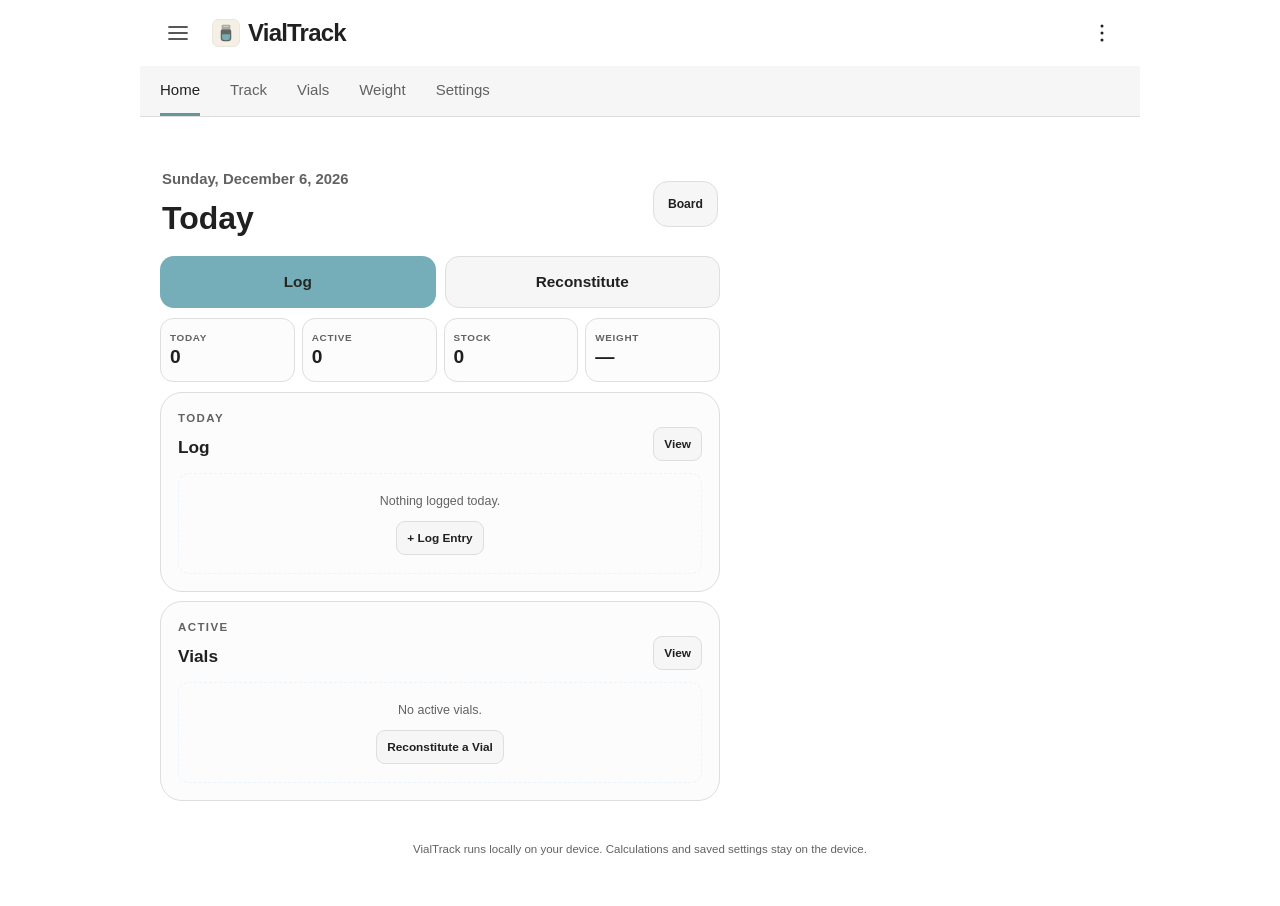
==== commit 9670e915: "Simplify product buttons and unify neutral surfaces with a syringe-inspired VialTrack accent" ====
--- a/index.html
+++ b/index.html
@@ -4,17 +4,17 @@
 <meta charset="UTF-8">
 <meta name="viewport" content="width=device-width, initial-scale=1.0, viewport-fit=cover">
 
-<meta id="themeColorMeta" name="theme-color" content="#101113">
+<meta id="themeColorMeta" name="theme-color" content="#080808">
 <meta name="mobile-web-app-capable" content="yes">
 <meta name="apple-mobile-web-app-capable" content="yes">
 <meta name="apple-mobile-web-app-status-bar-style" content="black-translucent">
 <meta name="apple-mobile-web-app-title" content="VialTrack">
 <link rel="manifest" href="./manifest.json">
-<link rel="icon" type="image/svg+xml" href="./favicon.svg?v=paper-one-2">
+<link rel="icon" type="image/svg+xml" href="./favicon.svg?v=paper-one-3">
 <link rel="apple-touch-icon" href="./icons/paper-one/vial-180.png">
 
 <title>VialTrack</title>
-<meta name="vialtrack-version" content="14.4.2">
+<meta name="vialtrack-version" content="14.4.3">
 <meta name="description" content="Offline vial calculations, user-created protocols, inventory, history, and weight tracking.">
 <script>
 (function(){
@@ -2665,7 +2665,7 @@
   opacity:1;
 }
 
-/* V14.4.2 Track screen light-theme contrast */
+/* V14.4.3 Track screen light-theme contrast */
 html[data-theme="light"] .heroEyebrow,
 html[data-theme="light"] .screenEyebrow,
 html[data-theme="light"] .weekDow,
@@ -2934,7 +2934,7 @@
 }
 
 </style>
-<link rel="stylesheet" href="./navigation.css?v=14.4.2">
+<link rel="stylesheet" href="./navigation.css?v=14.4.3">
 </head>
 <body>
 <div class="container">
@@ -2993,8 +2993,8 @@
   
   
   <section id="homePanel" class="homePanel appView">
-    <div class="simpleHomeHead"><div><div id="homeTodayDate" class="todayDate"></div><h2>Today</h2></div><button class="homeBoardButton" type="button" onclick="showView('board')" aria-label="Open VialTrack status board"><span aria-hidden="true" class="paper-product-icon vialIdentityIcon"></span><span>Board</span></button></div>
-    <div class="homePrimaryActions"><button class="homePrimaryBtn" type="button" onclick="homeQuickLog()"><span aria-hidden="true" class="paper-product-icon vialIdentityIcon"></span>Log</button><button class="homePrimaryBtn secondary" type="button" onclick="showView('calculator')"><span aria-hidden="true" class="paper-product-icon vialIdentityIcon"></span>Reconstitute</button></div>
+    <div class="simpleHomeHead"><div><div id="homeTodayDate" class="todayDate"></div><h2>Today</h2></div><button class="homeBoardButton" type="button" onclick="showView('board')" aria-label="Open VialTrack status board"><span>Board</span></button></div>
+    <div class="homePrimaryActions"><button class="homePrimaryBtn" type="button" onclick="homeQuickLog()">Log</button><button class="homePrimaryBtn secondary" type="button" onclick="showView('calculator')">Reconstitute</button></div>
     <div class="homeCompactStats">
       <button onclick="showView('tracker')"><span>Today</span><strong id="homeTodayEntryCount">0</strong></button>
       <button onclick="showView('inventory')"><span>Active</span><strong id="homeActiveVialCount">0</strong></button>
@@ -3405,7 +3405,7 @@
     </div>
     <div class="moreGroup"><div class="moreGroupTitle">About</div>
       <button class="moreRow supportRow" type="button" disabled aria-disabled="true"><span class="moreRowIcon">$</span><span><strong>Support VialTrack</strong><small>Contributions are not available yet</small></span><span class="moreChevron">›</span></button>
-      <div class="moreStaticRow"><span><strong>VialTrack</strong><small>Version 14.4.2</small></span></div>
+      <div class="moreStaticRow"><span><strong>VialTrack</strong><small>Version 14.4.3</small></span></div>
       <div class="moreStaticRow"><span><strong>Data</strong><small>Stored on this device unless you export it</small></span></div>
     </div>
   </section>
@@ -3699,7 +3699,7 @@
   document.documentElement.dataset.theme = next;
   document.documentElement.style.colorScheme = next;
   const meta = q('themeColorMeta');
-  if(meta) meta.setAttribute('content', next === 'light' ? '#F4F0E6' : '#171914');
+  if(meta) meta.setAttribute('content', next === 'light' ? '#FFFFFF' : '#080808');
   syncThemeControls(next);
   if(persist){
     try { localStorage.setItem(VT_THEME_KEY, next); } catch(e) {}
@@ -4279,7 +4279,7 @@
   try{ protocols=await getAllProtocols(); protocolActions=await getAllProtocolActions(); }catch(e){}
   const payload = {
     app:'VialTrack',
-    version:'14.4.2',
+    version:'14.4.3',
     exportedAt:new Date().toISOString(),
     reconstitutions:records,
     stockInventory,
@@ -5880,7 +5880,7 @@
 
 
 <script>
-const VIAL_APP_VERSION = '14.4.2';
+const VIAL_APP_VERSION = '14.4.3';
 let vialTrackRegistration = null;
 let vialTrackWaitingWorker = null;
 let vialTrackUpdateDismissed = false;
@@ -6019,6 +6019,6 @@
   try{ if(vtDbPromise){ try{(await vtDbPromise).close()}catch(e){} } await new Promise((resolve,reject)=>{const r=indexedDB.deleteDatabase(VT_DB_NAME);r.onsuccess=resolve;r.onerror=()=>reject(r.error);r.onblocked=resolve;}); Object.keys(localStorage).filter(k=>k.toLowerCase().includes('vial')).forEach(k=>localStorage.removeItem(k)); location.reload(); }catch(e){alert('Could not erase local data. Close other VialTrack tabs and try again.')}
 }
 </script>
-<script src="./navigation.js?v=14.4.2"></script>
+<script src="./navigation.js?v=14.4.3"></script>
 </body>
 </html>
--- a/navigation.css
+++ b/navigation.css
@@ -1,38 +1,34 @@
-html[data-theme="light"] {
---po-canvas: #F4F0E6;
---po-surface: #F8F5ED;
---po-inset: #EEE9DE;
---po-ink: #252821;
---po-muted: #62665E;
---po-line: #D8D3C8;
---po-accent: #A294B1;
+html[data-theme="light"] {--po-canvas: #FFFFFF;
+--po-surface: #FCFCFC;
+--po-inset: #F6F6F6;
+--po-ink: #202020;
+--po-muted: #626262;
+--po-line: #DEDEDE;
+--po-accent: #75AEB8;
 --po-on-accent: #252821;
---po-accent-hover: #9588A3;
+--po-accent-hover: #6CA0A9;
 --po-on-accent-hover: #252821;
---po-accent-text: #6E6578;
---po-accent-soft: #EEE9E6;
---po-on-accent-soft: #6E6578;
---po-accent-ring: #8D819A;
---po-accent-border: #8D819A;
-}
-html[data-theme="dark"] {
---po-canvas: #171914;
---po-surface: #22251F;
---po-inset: #2A2D27;
---po-ink: #E9E5DB;
---po-muted: #B7B8AC;
---po-line: #42463C;
---po-accent: #A294B1;
+--po-accent-text: #50767D;
+--po-accent-soft: #ECF3F4;
+--po-on-accent-soft: #4E747A;
+--po-accent-ring: #65969E;
+--po-accent-border: #65969E;}
+html[data-theme="dark"] {--po-canvas: #080808;
+--po-surface: #101010;
+--po-inset: #171717;
+--po-ink: #EEEEEE;
+--po-muted: #B6B6B6;
+--po-line: #2C2C2C;
+--po-accent: #75AEB8;
 --po-on-accent: #252821;
---po-accent-hover: #A99DB7;
+--po-accent-hover: #80B4BE;
 --po-on-accent-hover: #252821;
---po-accent-text: #A294B1;
---po-accent-soft: #363736;
---po-on-accent-soft: #A89AB6;
---po-accent-ring: #A294B1;
---po-accent-border: #A294B1;
-}
-/* Paper One lavender and shared DesignWelldone navigation, v14.4.0. */
+--po-accent-text: #75AEB8;
+--po-accent-soft: #20292B;
+--po-on-accent-soft: #75AEB8;
+--po-accent-ring: #75AEB8;
+--po-accent-border: #75AEB8;}
+/* Paper One syringe blue-green and shared DesignWelldone navigation, v14.4.0. */
 html[data-theme] { --bg:var(--po-canvas); --bg2:var(--po-canvas); --panel:var(--po-surface); --panel2:var(--po-inset); --panel3:var(--po-inset); --line:var(--po-line); --line2:var(--po-line); --border:var(--po-line); --text:var(--po-ink); --muted:var(--po-muted); --muted2:var(--po-muted); --aqua:var(--po-accent); --cyan:var(--po-accent); --blue:var(--po-accent); --blue2:var(--po-accent); --teal:var(--po-accent); }
 html[data-theme] body { background:var(--po-canvas)!important; color:var(--po-ink); padding-bottom:env(safe-area-inset-bottom); }
 html[data-theme] .container { padding:0 20px 28px; gap:20px; }
@@ -111,7 +107,6 @@
 .vialIdentityIcon {--paper-light:url("./icons/paper-one/vial-light.svg");--paper-dark:url("./icons/paper-one/vial-dark.svg");width:28px;height:28px}
 .vialWordmark {display:flex;align-items:center;gap:8px;font-weight:700}
 .homePrimaryBtn {display:flex;align-items:center;justify-content:center;gap:8px}
-.homePrimaryBtn .vialIdentityIcon {width:24px;height:24px}
 html[data-theme] :is(.trackerSummaryCard,.trackerComposer,.trackerNotesCard,.todayHero,.weightHeroCard,.weightTrendCard,.boardCard,.todayStatCard,.stockStat,.vialStat,.dayLogCard,.logCard,.protocolCard,.inventoryHeader,.trackerHeader,.historyHeader,.boardVialRow,.boardStockRow) {background:var(--po-surface)!important;color:var(--po-ink)!important;border-color:var(--po-line)!important;box-shadow:none}
 html[data-theme] :is(.dateNavBtn,.todayBtn,.viewToggle,.viewToggle button,.filterBtn) {background:var(--po-inset)!important;color:var(--po-ink)!important;border-color:var(--po-line)!important}
 html[data-theme] :is(.trackerSummaryCard,.todayStatCard,.stockStat,.vialStat) strong {color:var(--po-ink)!important}
@@ -126,3 +121,19 @@
 html[data-theme] :is(.vialRemainingBlock,.drawbox,.bigresult,.recommend,.reference) {background:var(--po-inset)!important;color:var(--po-ink)!important;border-color:var(--po-line)!important}
 html[data-theme] :is(.historyActionBtn.primary,.quickAction.primary,.stockActionBtn.primary) {background:var(--po-accent)!important;color:var(--po-on-accent)!important;border-color:var(--po-accent-border)!important;box-shadow:none}
 html[data-theme] :is(.saveBtn:not(.secondarySave),.historyActionBtn.primary,.quickAction.primary,.stockActionBtn.primary):hover {background:var(--po-accent-hover)!important;color:var(--po-on-accent-hover)!important}
+
+html[data-theme] .homeBoardButton {display:inline-flex;align-items:center;justify-content:center;gap:0;padding:10px 14px}
+
+/* Equivalent panels use one surface; only actual controls receive state fills. */
+html[data-theme] :is(.drawbox,.bigresult,.recommend,.warning,.reference,.vialRemainingBlock,.sidebar) {background:var(--po-surface)!important;border-color:var(--po-line)!important;color:var(--po-ink)!important;box-shadow:none}
+html[data-theme] .refrow {background:transparent!important;border-radius:0;border-bottom:1px solid var(--po-line)}
+html[data-theme] :is(.syringe-choice,.unitBtn) {background:var(--po-surface)!important;color:var(--po-ink)!important;border-color:var(--po-line)!important;box-shadow:none}
+html[data-theme] :is(.syringe-choice.active,.unitBtn.active) {background:var(--po-accent-soft)!important;color:var(--po-on-accent-soft)!important;border-color:var(--po-accent-border)!important}
+html[data-theme] .syringe-choice :is(strong,span) {color:inherit!important}
+html[data-theme] :is(.drawlabel,.drawval,.bigresult .rval,.bigresult .rlabel,.bigresult .runit,.refrow span:nth-child(2)) {color:var(--po-accent-text)!important;text-shadow:none}
+html[data-theme] :is(.metric .mval,.refrow span:first-child,.refrow span:last-child) {color:var(--po-ink)!important}
+html[data-theme] :is(.hint,.mlabel,.munit,.rsub,.syringe-label,.label) {color:var(--po-muted)!important}
+html[data-theme="dark"] .warning :is(strong,p) {color:#E4BB62!important}
+html[data-theme="light"] .warning :is(strong,p) {color:#805B00!important}
+/* Theme changes should not leave isolated dark fills fading over a light page. */
+html[data-theme] :is(.inputcard,.syringe-choice,.unitBtn) {transition:none}
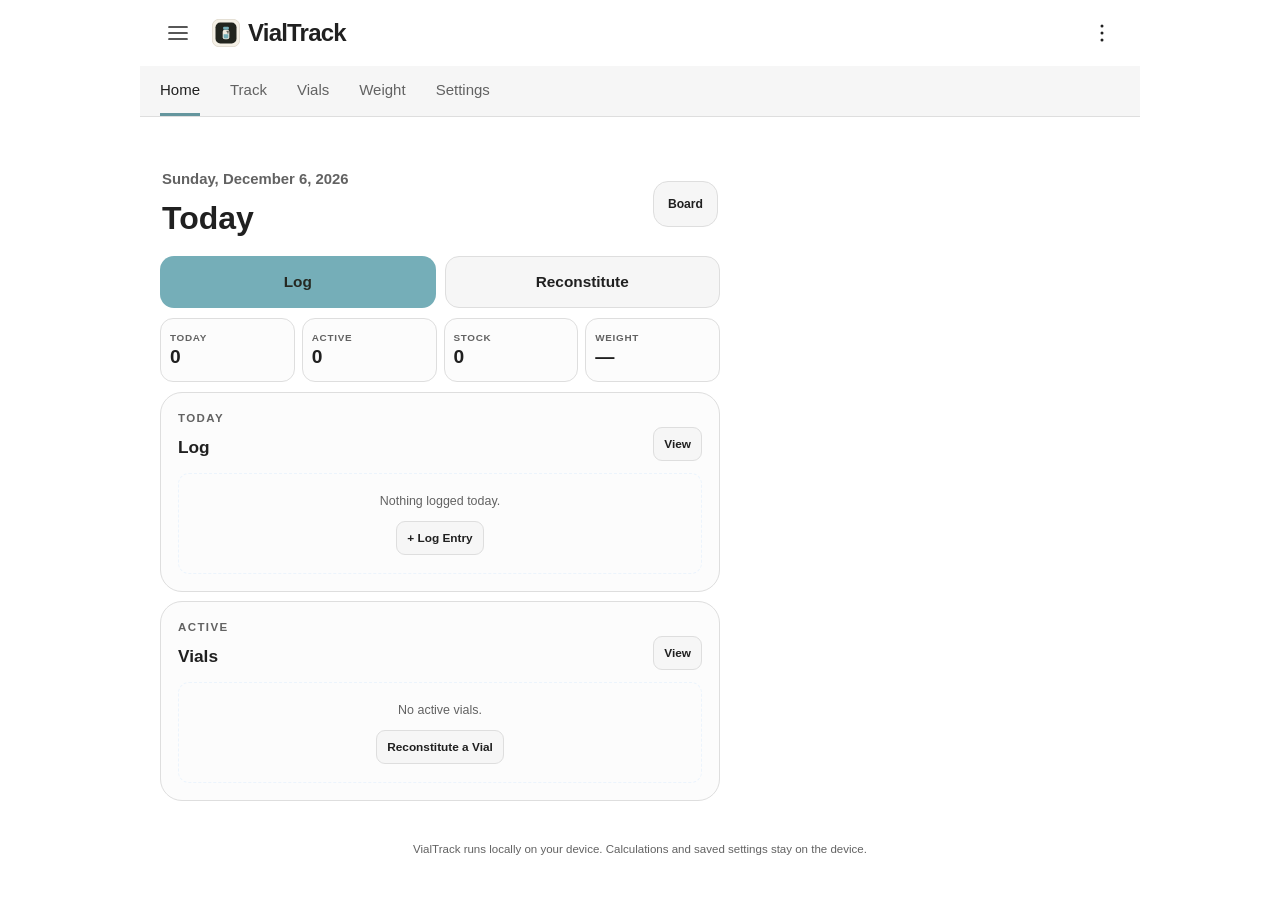
==== commit 6593c116: "Update VialTrack icons to the Paper One product family (v14.5.1) Replace the favicon, PWA, Apple tou" ====
--- a/index.html
+++ b/index.html
@@ -10,11 +10,11 @@
 <meta name="apple-mobile-web-app-status-bar-style" content="black-translucent">
 <meta name="apple-mobile-web-app-title" content="VialTrack">
 <link rel="manifest" href="./manifest.json">
-<link rel="icon" type="image/svg+xml" href="./favicon.svg?v=paper-one-3">
+<link rel="icon" type="image/svg+xml" href="./favicon.svg?v=paper-one-4">
 <link rel="apple-touch-icon" href="./icons/paper-one/vial-180.png">
 
 <title>VialTrack</title>
-<meta name="vialtrack-version" content="14.4.3">
+<meta name="vialtrack-version" content="14.5.1">
 <meta name="description" content="Offline vial calculations, user-created protocols, inventory, history, and weight tracking.">
 <script>
 (function(){
@@ -2665,7 +2665,7 @@
   opacity:1;
 }
 
-/* V14.4.3 Track screen light-theme contrast */
+/* V14.5.0 Track screen light-theme contrast */
 html[data-theme="light"] .heroEyebrow,
 html[data-theme="light"] .screenEyebrow,
 html[data-theme="light"] .weekDow,
@@ -2934,7 +2934,8 @@
 }
 
 </style>
-<link rel="stylesheet" href="./navigation.css?v=14.4.3">
+<link rel="stylesheet" href="./navigation.css?v=14.5.1">
+<style>#usagePanel .moreStaticRow select{justify-self:start;min-height:44px;padding:8px 12px;border-radius:12px;border:1px solid var(--line);background:transparent;color:var(--text);font:inherit}.usageStatus{margin:0;padding:0 14px 12px;color:var(--muted);font-size:.78rem}.usageStatus:empty{display:none}</style>
 </head>
 <body>
 <div class="container">
@@ -3405,8 +3406,23 @@
     </div>
     <div class="moreGroup"><div class="moreGroupTitle">About</div>
       <button class="moreRow supportRow" type="button" disabled aria-disabled="true"><span class="moreRowIcon">$</span><span><strong>Support VialTrack</strong><small>Contributions are not available yet</small></span><span class="moreChevron">›</span></button>
-      <div class="moreStaticRow"><span><strong>VialTrack</strong><small>Version 14.4.3</small></span></div>
+      <button class="moreRow" type="button" onclick="showView('usage')"><span class="moreRowIcon"><svg class="appNavSvg" viewBox="0 0 24 24" aria-hidden="true"><path d="M4 20V10M10 20V4M16 20v-7M22 20H2"/></svg></span><span><strong>Your Usage</strong><small>Which screens you use, kept on this device</small></span><span class="moreChevron">›</span></button>
+      <div class="moreStaticRow"><span><strong>VialTrack</strong><small>Version 14.5.1</small></span></div>
       <div class="moreStaticRow"><span><strong>Data</strong><small>Stored on this device unless you export it</small></span></div>
+    </div>
+  </section>
+
+  <section id="usagePanel" class="morePanel appView hidden" aria-labelledby="usageTitle">
+    <div class="simpleScreenHeader"><div class="screenEyebrow">VialTrack</div><h2 id="usageTitle">Your Usage</h2></div>
+    <div class="moreGroup"><div class="moreGroupTitle">Private to this device</div>
+      <div class="moreStaticRow"><span><strong>What's kept</strong><small>Which VialTrack screens you open, how often and for how long, for up to 90 days. Never doses, vials or notes. Nothing is sent anywhere.</small></span></div>
+      <div class="moreStaticRow"><span><strong>Time range</strong><small id="usageSummaryLine">No activity yet.</small></span><select id="usageRange" aria-label="Time range" onchange="vtUsage.render()"><option value="7">Last 7 days</option><option value="30" selected>Last 30 days</option><option value="90">Last 90 days</option></select></div>
+    </div>
+    <div class="moreGroup"><div class="moreGroupTitle">Activity by screen</div><div id="usageList"></div></div>
+    <div class="moreGroup"><div class="moreGroupTitle">Controls</div>
+      <button class="moreRow" type="button" id="usageToggle" onclick="vtUsage.toggle()"><span class="moreRowIcon">II</span><span><strong id="usageToggleLabel">Pause Tracking</strong><small>Stop or restart usage tracking on this device</small></span><span class="moreChevron">›</span></button>
+      <button class="moreRow dangerRow" type="button" id="usageClear" onclick="vtUsage.clear()"><span class="moreRowIcon eraseIcon">×</span><span><strong>Clear Usage Data</strong><small>Remove saved usage from this device</small></span><span class="moreChevron">›</span></button>
+      <p id="usageStatus" role="status" class="usageStatus"></p>
     </div>
   </section>
 
@@ -3720,7 +3736,7 @@
 
 let currentView = 'home';
 const VT_VIEW_KEY = '__vialTrackView';
-const VT_VIEWS = ['home','board','calculator','tracker','inventory','weight','history','more','nasal'];
+const VT_VIEWS = ['home','board','calculator','tracker','inventory','weight','history','more','nasal','usage'];
 const VT_SUPPORT_URL='';
 function openSupportVialTrack(){if(!VT_SUPPORT_URL){alert('Support payments are not available yet.');return}window.open(VT_SUPPORT_URL,'_blank','noopener,noreferrer')}
 function showView(view, options){
@@ -3752,8 +3768,10 @@
   if(history) history.classList.toggle('hidden', view !== 'history');
   if(more) more.classList.toggle('hidden', view !== 'more');
   if(nasal) nasal.classList.toggle('hidden', view !== 'nasal');
-
-  const navMap = {home:'navHome', board:'navHome', tracker:'navTracker', inventory:'navInventory', weight:'navWeight', more:'navMore', calculator:'navInventory', history:'navInventory', nasal:'navMore'};
+  const usagePanel = q('usagePanel');
+  if(usagePanel) usagePanel.classList.toggle('hidden', view !== 'usage');
+
+  const navMap = {home:'navHome', board:'navHome', tracker:'navTracker', inventory:'navInventory', weight:'navWeight', more:'navMore', calculator:'navInventory', history:'navInventory', nasal:'navMore', usage:'navMore'};
   ['navHome','navTracker','navInventory','navWeight','navMore'].forEach(id => {
     const el = q(id);
     if(el){ el.classList.toggle('active', id === navMap[view]); if(id === navMap[view]) el.setAttribute('aria-current','page'); else el.removeAttribute('aria-current'); }
@@ -3783,6 +3801,8 @@
     renderInventory();
   }else if(view === 'weight'){
     prepareWeightTracker();
+  }else if(view === 'usage'){
+    if(window.vtUsage) window.vtUsage.render();
   }else if(view === 'more'){
     // Static screen.
   }else if(view === 'board'){
@@ -3790,6 +3810,7 @@
   }else if(view === 'home'){
     refreshHomeDashboard();
   }
+  if(window.vtUsage) window.vtUsage.refresh();
 }
 
 function switchTab(tab){
@@ -4279,7 +4300,7 @@
   try{ protocols=await getAllProtocols(); protocolActions=await getAllProtocolActions(); }catch(e){}
   const payload = {
     app:'VialTrack',
-    version:'14.4.3',
+    version:'14.5.1',
     exportedAt:new Date().toISOString(),
     reconstitutions:records,
     stockInventory,
@@ -5880,7 +5901,7 @@
 
 
 <script>
-const VIAL_APP_VERSION = '14.4.3';
+const VIAL_APP_VERSION = '14.5.1';
 let vialTrackRegistration = null;
 let vialTrackWaitingWorker = null;
 let vialTrackUpdateDismissed = false;
@@ -6019,6 +6040,7 @@
   try{ if(vtDbPromise){ try{(await vtDbPromise).close()}catch(e){} } await new Promise((resolve,reject)=>{const r=indexedDB.deleteDatabase(VT_DB_NAME);r.onsuccess=resolve;r.onerror=()=>reject(r.error);r.onblocked=resolve;}); Object.keys(localStorage).filter(k=>k.toLowerCase().includes('vial')).forEach(k=>localStorage.removeItem(k)); location.reload(); }catch(e){alert('Could not erase local data. Close other VialTrack tabs and try again.')}
 }
 </script>
-<script src="./navigation.js?v=14.4.3"></script>
+<script src="./usage.js?v=14.5.1"></script>
+<script src="./navigation.js?v=14.5.1"></script>
 </body>
 </html>
